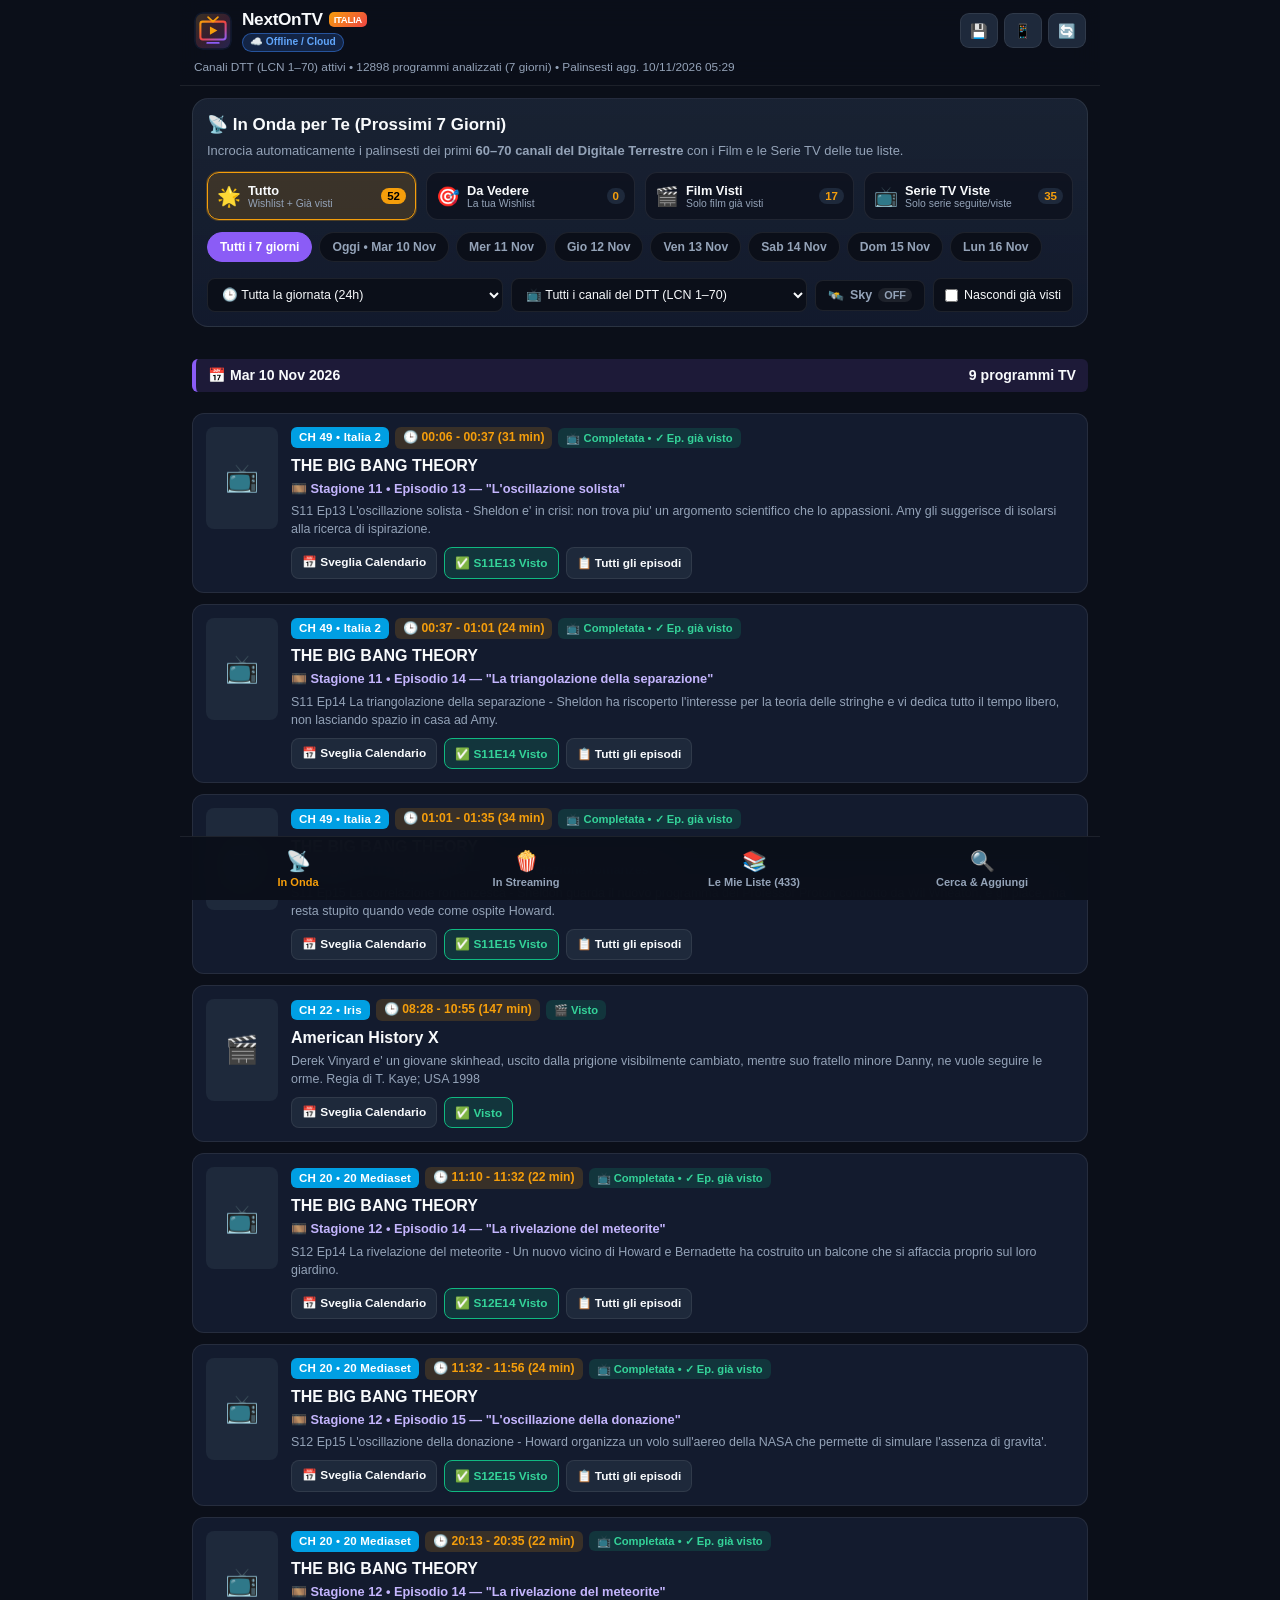
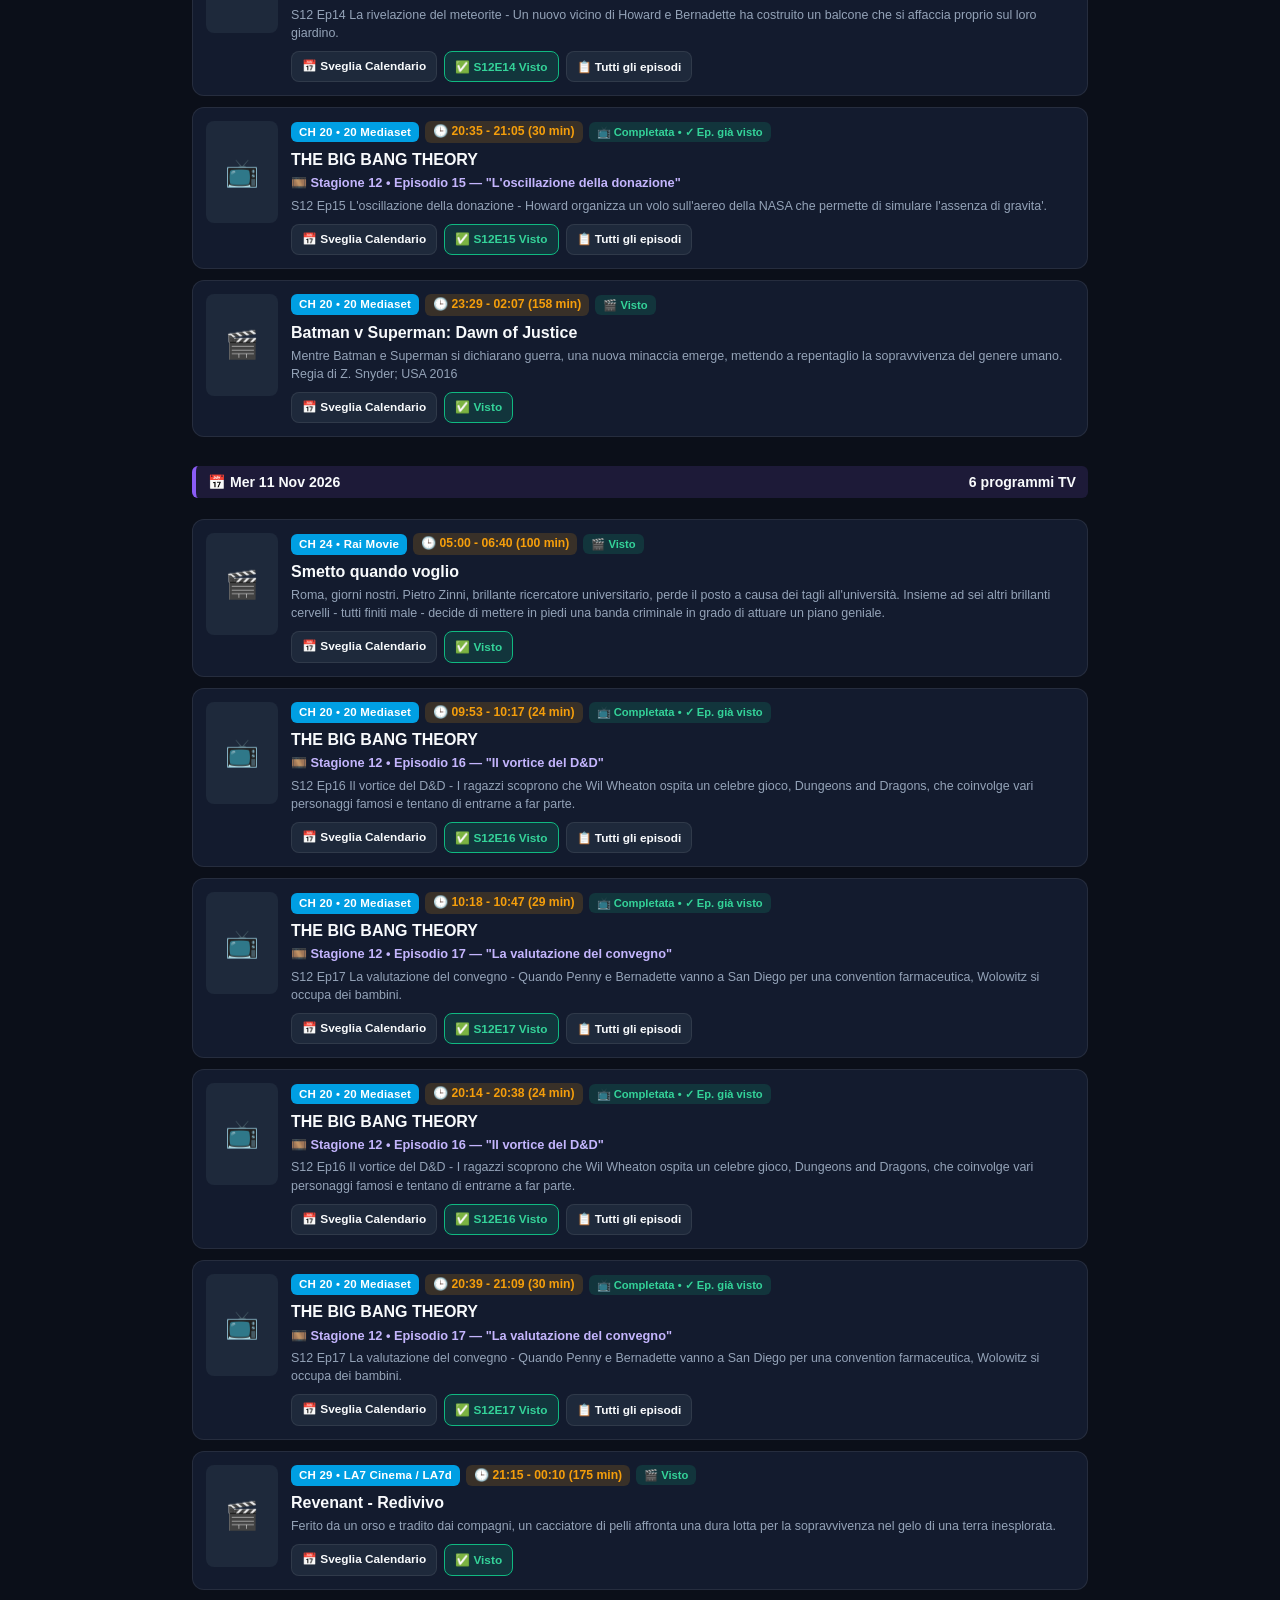
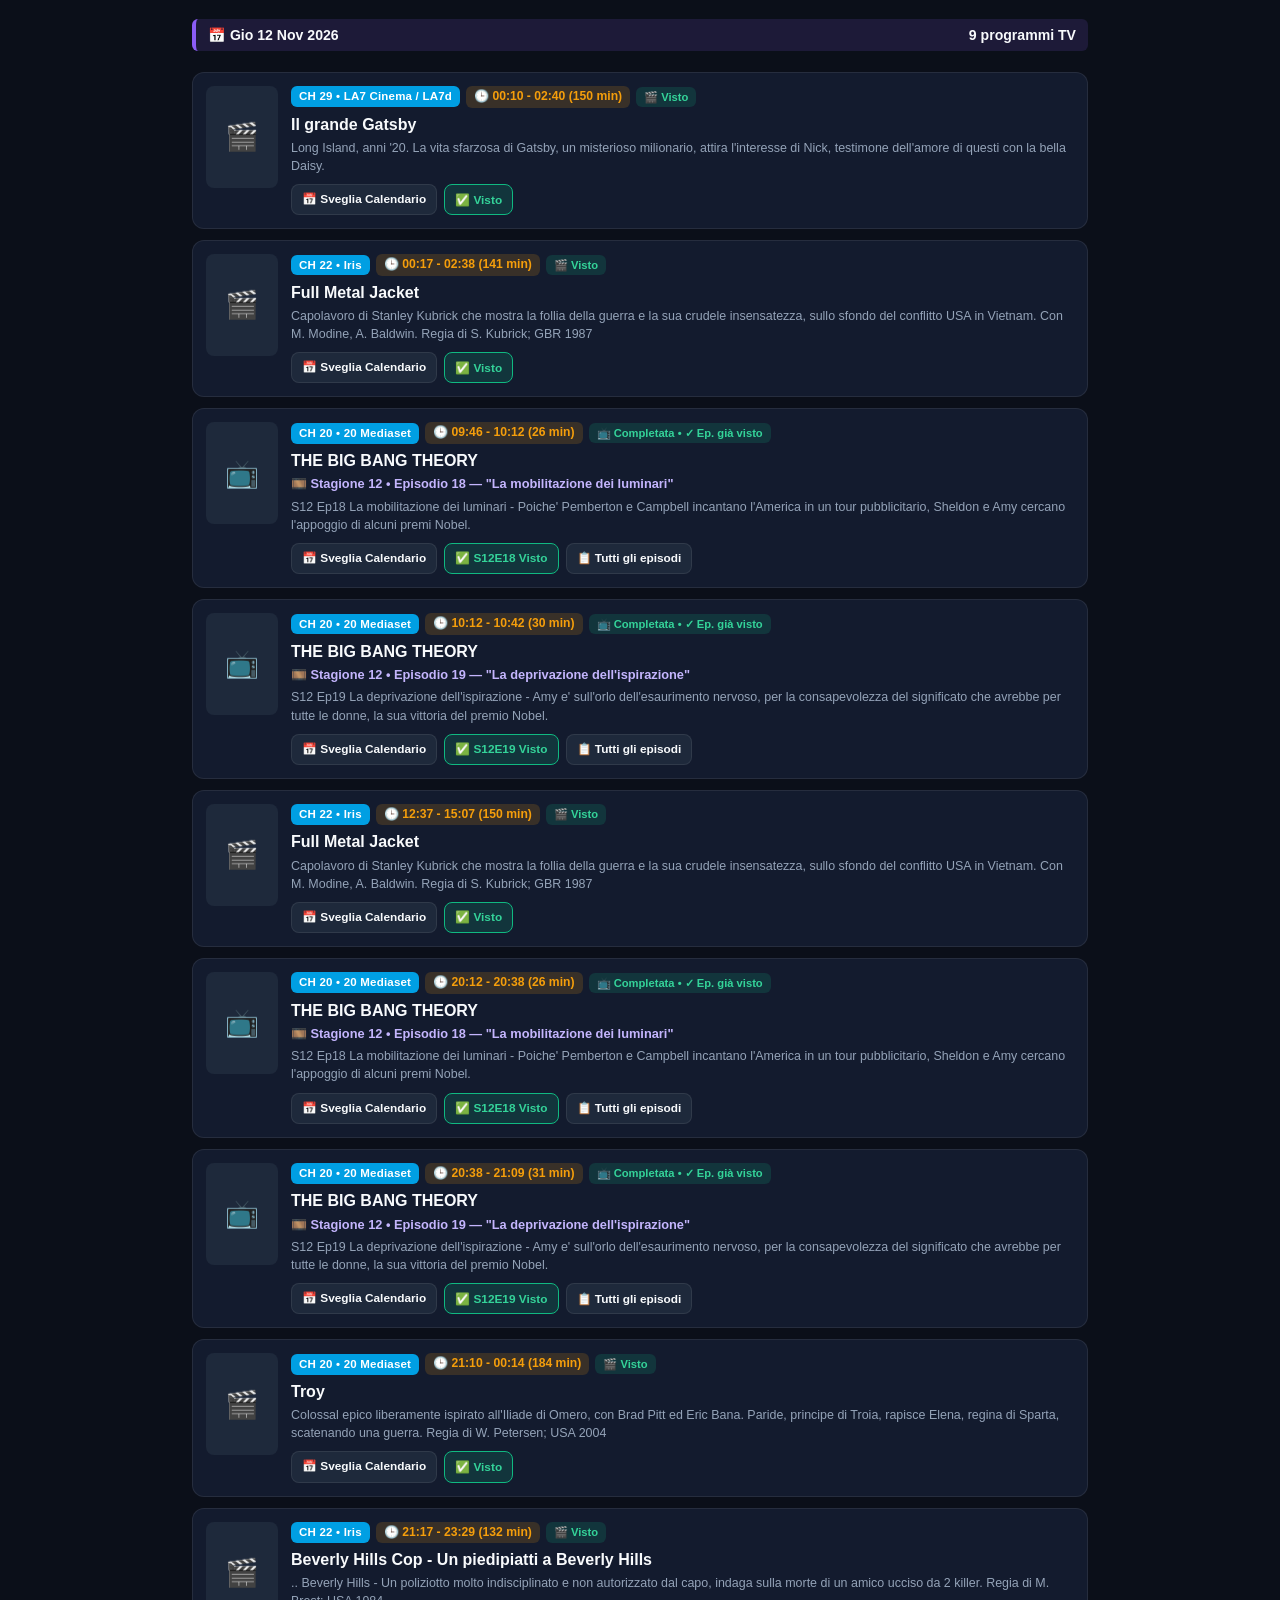
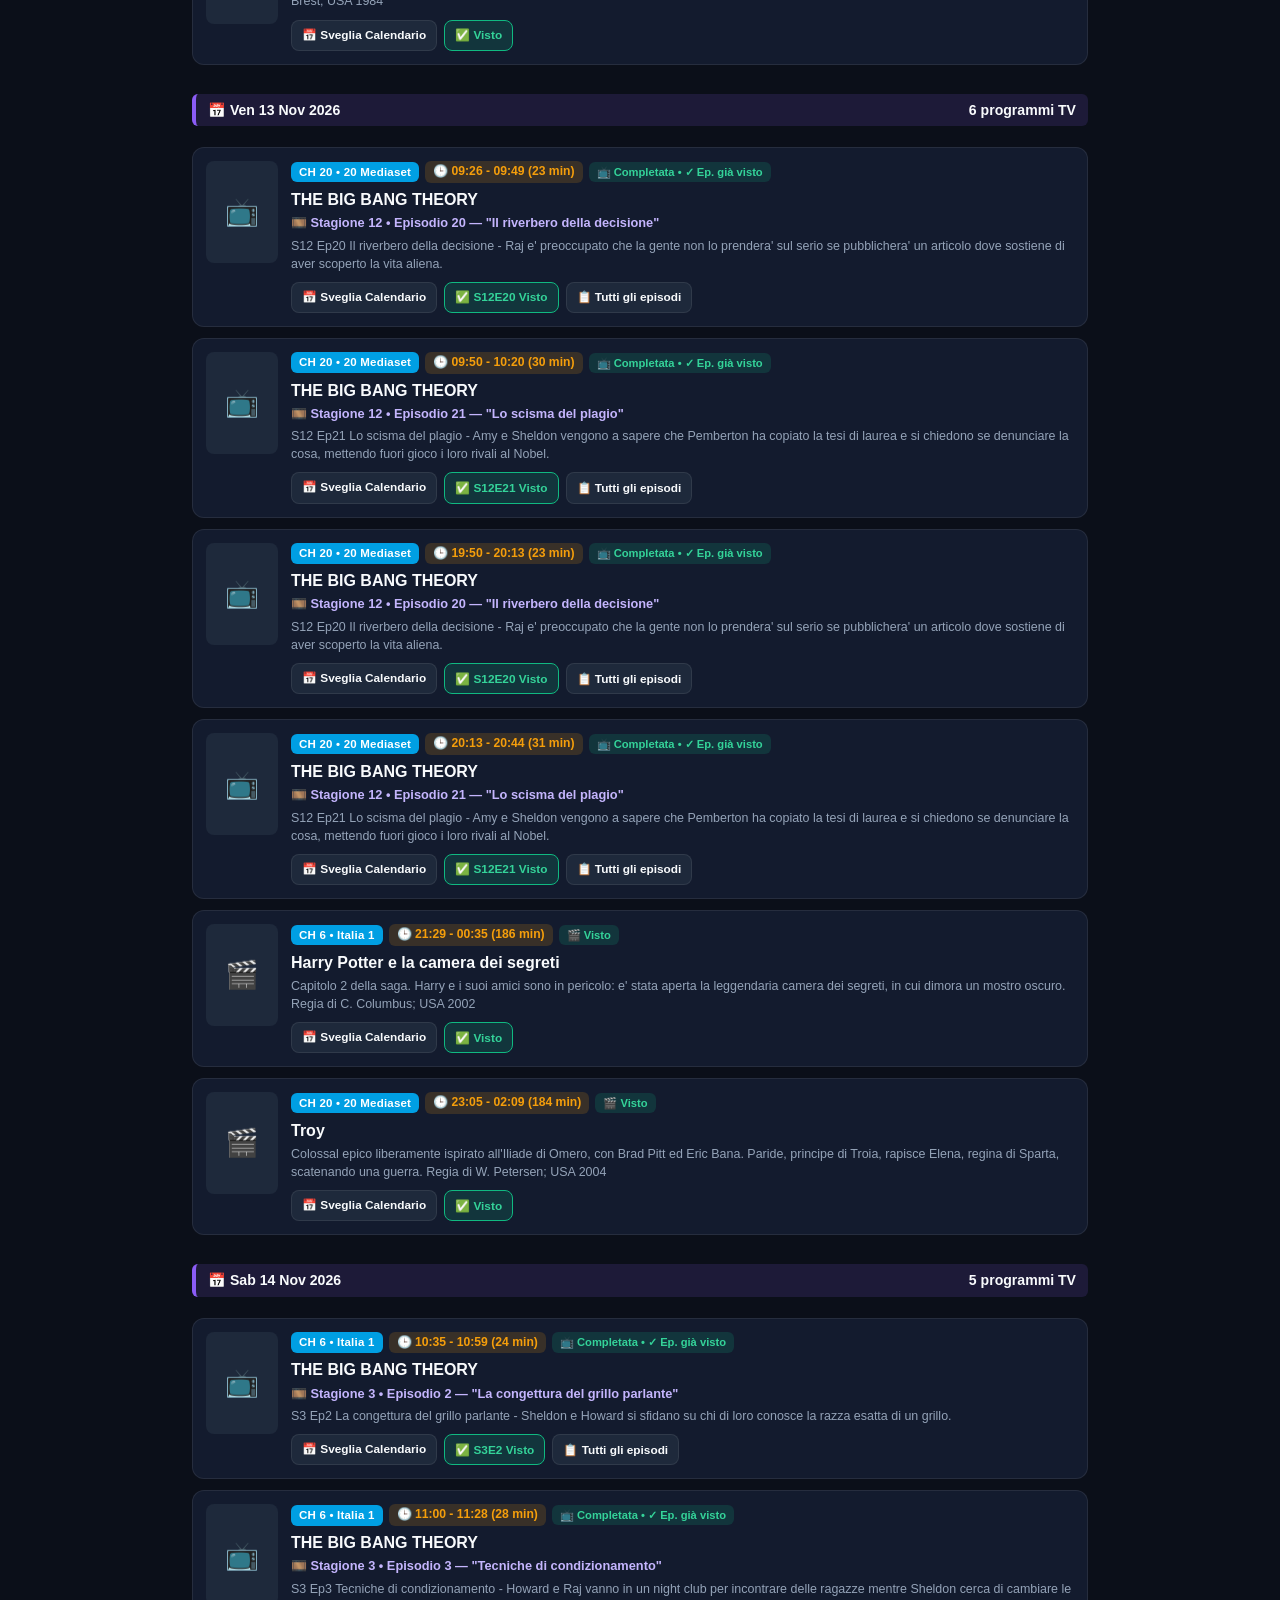
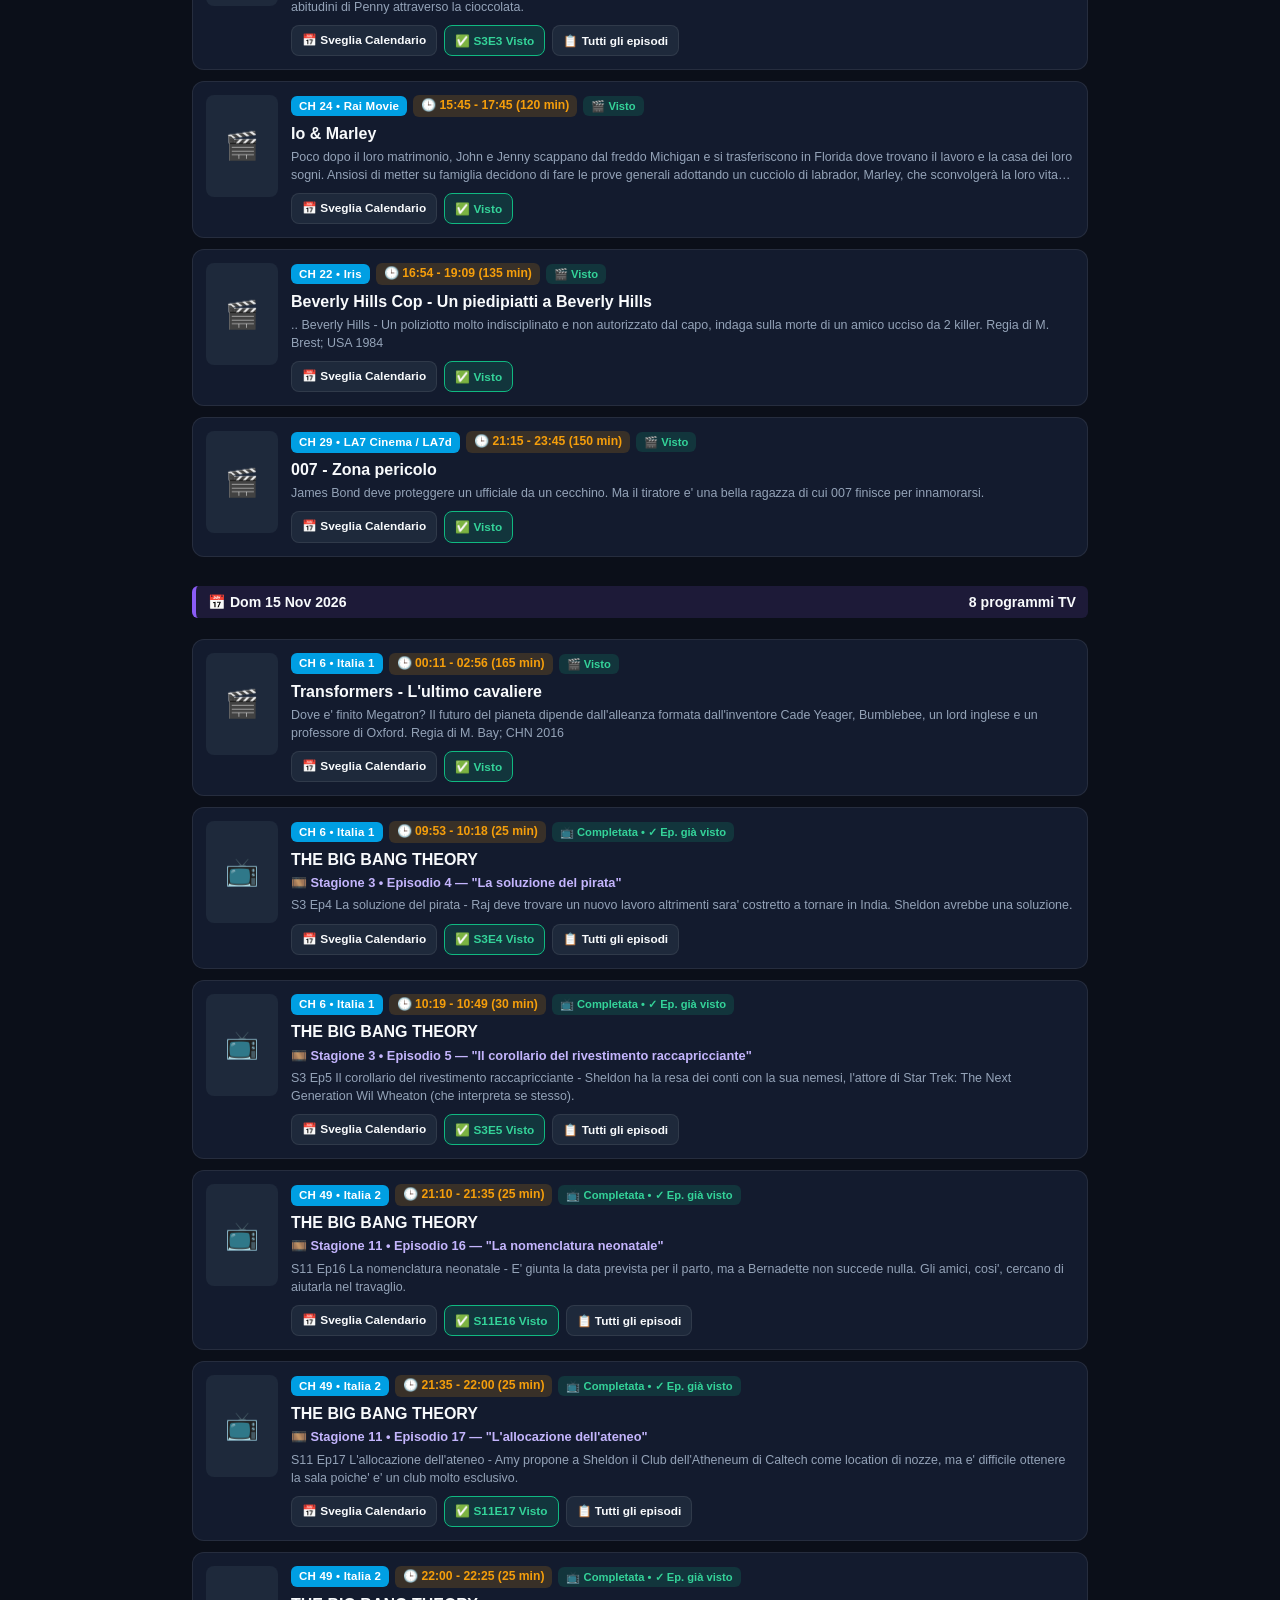
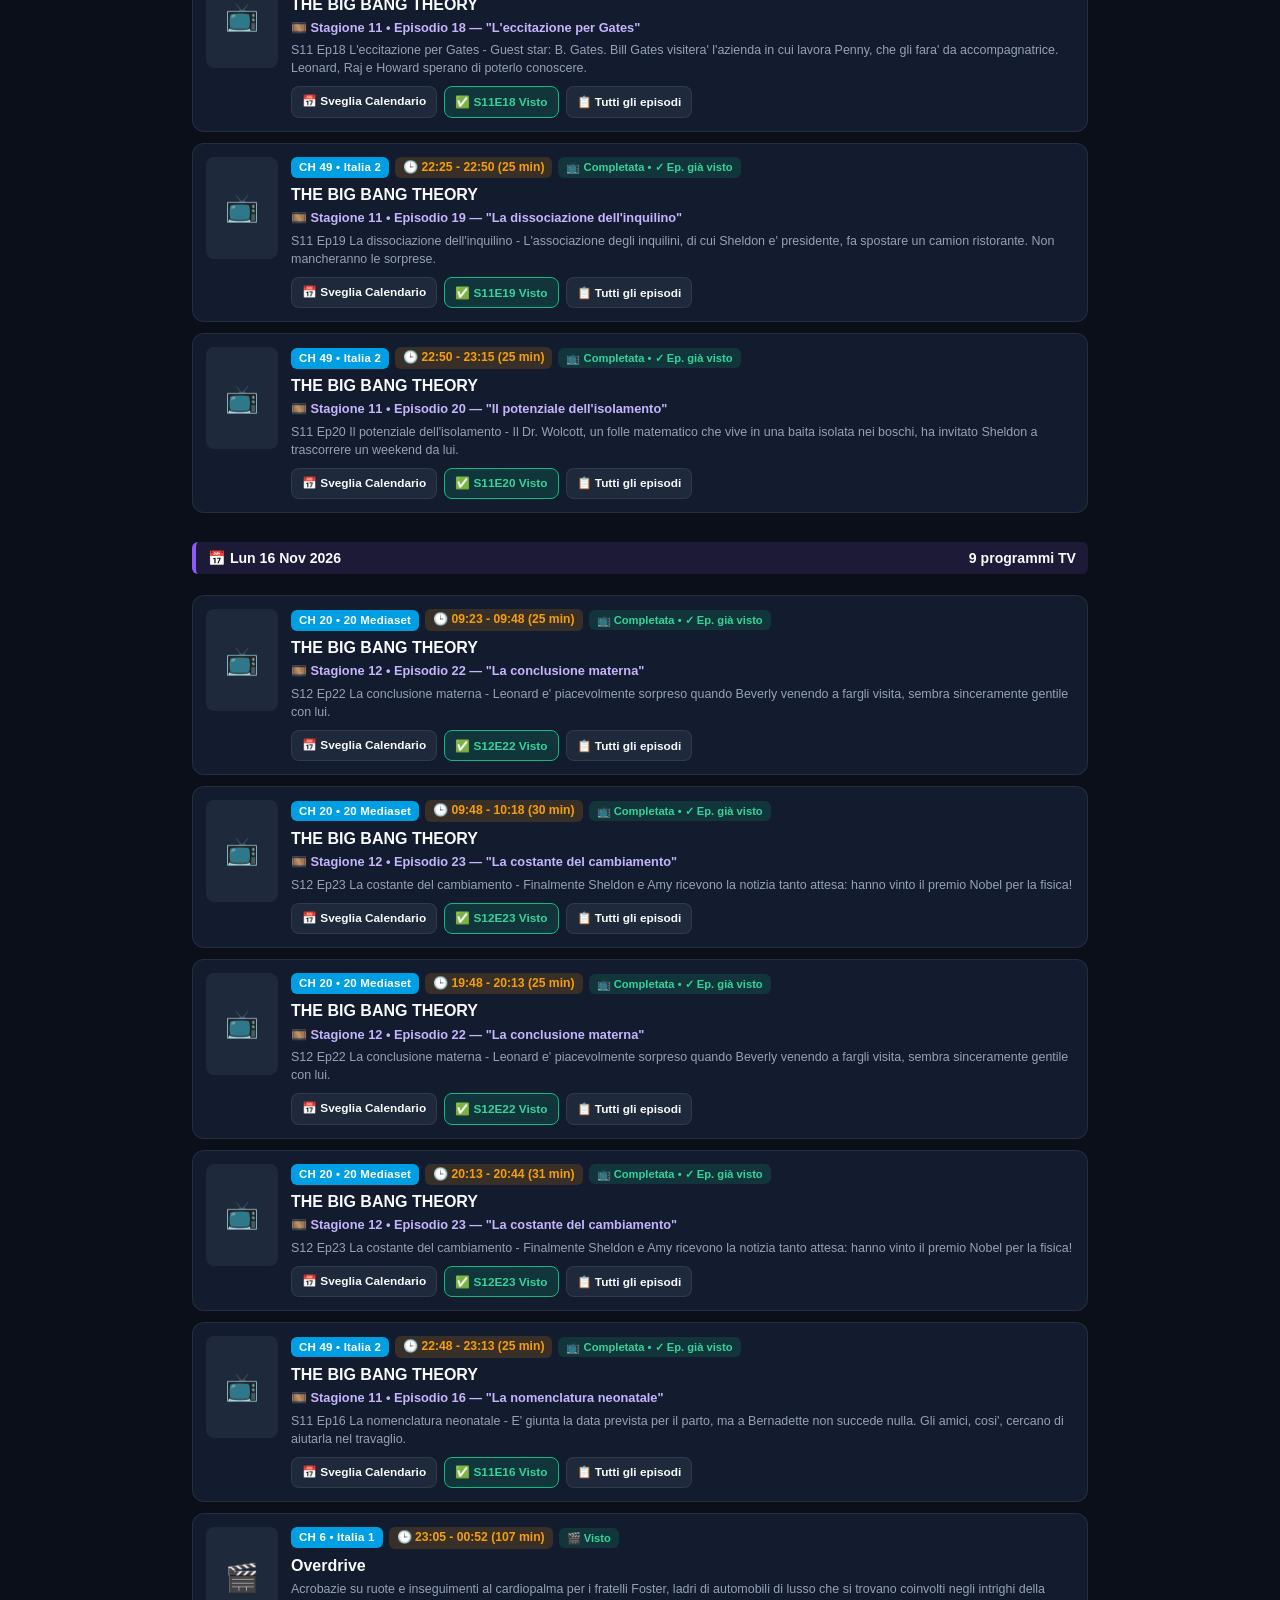
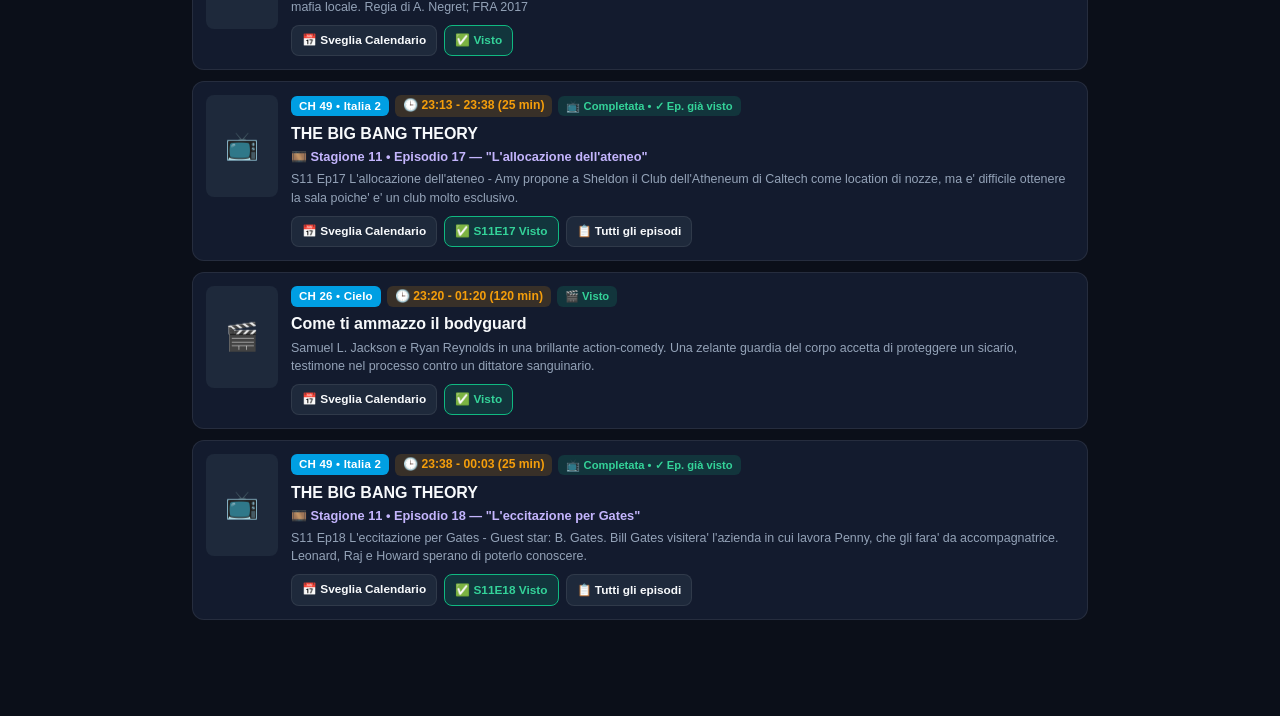
==== index.html @ 39244612 "Auto-reset search results and input in Tab 4 when switching sections (v42)" ====
<!DOCTYPE html>
<html lang="it">

<head>
  <meta charset="UTF-8" />
  <meta name="viewport"
    content="width=device-width, initial-scale=1.0, maximum-scale=1.0, user-scalable=no, viewport-fit=cover" />
  <meta name="theme-color" content="#0b0f19" />
  <meta name="apple-mobile-web-app-capable" content="yes" />
  <meta name="apple-mobile-web-app-status-bar-style" content="black-translucent" />
  <title>NextOnTV — Film, Serie TV & Palinsesti 7 Giorni</title>
  <link rel="manifest" href="./manifest.json" />
  <link rel="icon" href="./icon.svg" type="image/svg+xml" />
  <link rel="stylesheet" href="./styles.css?v=42" />
</head>

<body>
  <div class="app-shell">
    <!-- Top App Header -->
    <header class="app-header">
      <div class="brand-row">
        <div class="brand-logo">
          <img src="./icon.svg" alt="NextOnTV" class="logo-img" />
          <div class="brand-title-col">
            <h1 class="app-title">
              <span>NextOnTV</span>
              <span class="badge-it">ITALIA</span>
            </h1>
            <span class="sync-pill" id="header-sync-pill" title="Stato Sincronizzazione Cloud PC/Telefono">🟢 PC + ☁️
              Sync</span>
          </div>
        </div>
        <div class="header-actions">
          <button class="icon-btn" id="btn-open-backup-modal" title="Backup & Ripristino Liste">
            <span>💾</span>
          </button>
          <button class="icon-btn" id="btn-open-android" title="Porta l'App su Telefono & Sincronizza Cloud">
            <span>📱</span>
          </button>
          <button class="icon-btn" id="btn-refresh-epg" title="Sincronizza e aggiorna palinsesti TV">
            <span>🔄</span>
          </button>
        </div>
      </div>
      <p class="app-subtitle" id="epg-header-status">Caricamento palinsesti 7 giorni (LCN 1-70)...</p>
    </header>

    <!-- Main Scrollable Viewport -->
    <main class="app-content">

      <!-- =====================================================================
           TAB 1: IN ONDA (PROSSIMI 7 GIORNI - MATCH CON LE TUE LISTE)
           ===================================================================== -->
      <section class="tab-panel active" id="tab-matches">
        <div class="hero-card">
          <div class="hero-top">
            <div>
              <h2 class="section-heading">📡 In Onda per Te (Prossimi 7 Giorni)</h2>
              <p class="section-desc">
                Incrocia automaticamente i palinsesti dei primi <strong>60–70 canali del Digitale Terrestre</strong> con
                i Film e le Serie TV delle tue liste.
              </p>
            </div>
          </div>

          <!-- 4 Category Filter Cards requested by the user -->
          <div class="category-grid" id="match-category-grid">
            <button class="cat-card active" data-mode="all">
              <span class="cat-icon">🌟</span>
              <div class="cat-info">
                <span class="cat-title">Tutto</span>
                <span class="cat-sub">Wishlist + Già visti</span>
              </div>
              <span class="cat-badge" id="count-all">0</span>
            </button>

            <button class="cat-card" data-mode="wishlist">
              <span class="cat-icon">🎯</span>
              <div class="cat-info">
                <span class="cat-title">Da Vedere</span>
                <span class="cat-sub">La tua Wishlist</span>
              </div>
              <span class="cat-badge" id="count-wishlist">0</span>
            </button>

            <button class="cat-card" data-mode="watched_movies">
              <span class="cat-icon">🎬</span>
              <div class="cat-info">
                <span class="cat-title">Film Visti</span>
                <span class="cat-sub">Solo film già visti</span>
              </div>
              <span class="cat-badge" id="count-watched_movies">0</span>
            </button>

            <button class="cat-card" data-mode="watched_series">
              <span class="cat-icon">📺</span>
              <div class="cat-info">
                <span class="cat-title">Serie TV Viste</span>
                <span class="cat-sub">Solo serie seguite/viste</span>
              </div>
              <span class="cat-badge" id="count-watched_series">0</span>
            </button>
          </div>

          <!-- 7-Day Horizontal Selector -->
          <div class="days-strip" id="match-days-strip">
            <button class="day-pill active" data-day="all">Tutti i 7 giorni</button>
          </div>

          <!-- Secondary Filters: Time Slot, Channel, Unwatched Toggle -->
          <div class="subfilters-row">
            <select id="match-timeslot" class="select-pill">
              <option value="all">🕒 Tutta la giornata (24h)</option>
              <option value="primetime">🌙 Solo Prima Serata (20:20 - 23:15)</option>
              <option value="evening">🌆 Fascia Serale (19:00 - 00:30)</option>
              <option value="daytime">☀️ Mattina / Pomeriggio (06:00 - 19:00)</option>
            </select>

            <select id="match-channel" class="select-pill">
              <option value="">📺 Tutti i canali del DTT (LCN 1–70)</option>
            </select>

            <button type="button" class="sky-toggle-btn" id="btn-toggle-sky"
              title="Attiva o disattiva il palinsesto dei canali Sky (Cinema, Atlantic, Serie, Uno, ecc.)">
              <span class="sky-toggle-icon">🛰️</span>
              <span class="sky-toggle-label">Sky</span>
              <span class="sky-toggle-state" id="sky-toggle-state-text">OFF</span>
            </button>

            <label class="checkbox-pill">
              <input type="checkbox" id="match-only-unwatched" />
              <span>Nascondi già visti</span>
            </label>
          </div>
        </div>

        <div id="matches-results-container" class="cards-list">
          <div class="loading-state">Ricerca corrispondenze nei palinsesti dei prossimi 7 giorni...</div>
        </div>
      </section>

      <!-- =====================================================================
           TAB 2: IN STREAMING (PIATTAFORME STREAMING PER LE TUE LISTE)
           ===================================================================== -->
      <section class="tab-panel" id="tab-streaming">
        <div class="hero-card">
          <div class="hero-top">
            <div>
              <h2 class="section-heading">🍿 In Streaming nelle Tue Liste</h2>
              <p class="section-desc">
                Controlla su quali piattaforme streaming sono disponibili i Film e le Serie TV delle tue liste (per
                <strong>Prime Video</strong> sono inclusi solo i titoli gratuiti con l'abbonamento, esclusi quelli a
                noleggio).
              </p>
            </div>
          </div>

          <!-- 4 Category Filter Cards (come nella prima pagina) -->
          <div class="category-grid" id="streaming-category-grid">
            <button class="cat-card active" data-mode="all">
              <span class="cat-icon">🌟</span>
              <div class="cat-info">
                <span class="cat-title">Tutto</span>
                <span class="cat-sub">Tutte le tue liste</span>
              </div>
              <span class="cat-badge" id="stream-count-all">0</span>
            </button>

            <button class="cat-card" data-mode="wishlist">
              <span class="cat-icon">🎯</span>
              <div class="cat-info">
                <span class="cat-title">Da Vedere</span>
                <span class="cat-sub">La tua Wishlist</span>
              </div>
              <span class="cat-badge" id="stream-count-wishlist">0</span>
            </button>

            <button class="cat-card" data-mode="watching">
              <span class="cat-icon">▶️</span>
              <div class="cat-info">
                <span class="cat-title">Stai Seguendo</span>
                <span class="cat-sub">Serie TV in corso</span>
              </div>
              <span class="cat-badge" id="stream-count-watching">0</span>
            </button>

            <button class="cat-card" data-mode="watched">
              <span class="cat-icon">✅</span>
              <div class="cat-info">
                <span class="cat-title">Già Visti</span>
                <span class="cat-sub">Film e Serie visti</span>
              </div>
              <span class="cat-badge" id="stream-count-watched">0</span>
            </button>
          </div>

          <!-- Platform Filter Pills (Multi-selezione o Tutte insieme) -->
          <div class="streaming-platforms-section">
            <div class="streaming-platforms-label">
              <span>🎛️ Filtra Piattaforme (clicca una o più piattaforme insieme):</span>
            </div>
            <div class="platforms-grid" id="streaming-platforms-bar">
              <button type="button" class="plat-pill active" data-plat="all">
                <span>🌐 Tutte</span>
                <span class="plat-cnt" id="plat-cnt-all">0</span>
              </button>
              <button type="button" class="plat-pill" data-plat="netflix">
                <span class="plat-dot" style="background:#e50914;"></span>
                <span>Netflix</span>
                <span class="plat-cnt" id="plat-cnt-netflix">0</span>
              </button>
              <button type="button" class="plat-pill" data-plat="prime"
                title="Solo film e serie compresi nell'abbonamento Prime (escluso noleggio/acquisto)">
                <span class="plat-dot" style="background:#00a8e1;"></span>
                <span>Prime Video</span>
                <span class="plat-cnt" id="plat-cnt-prime">0</span>
              </button>
              <button type="button" class="plat-pill" data-plat="disney">
                <span class="plat-dot" style="background:#113ccf;"></span>
                <span>Disney+</span>
                <span class="plat-cnt" id="plat-cnt-disney">0</span>
              </button>
              <button type="button" class="plat-pill" data-plat="now">
                <span class="plat-dot" style="background:#00d66c;"></span>
                <span>NOW</span>
                <span class="plat-cnt" id="plat-cnt-now">0</span>
              </button>
              <button type="button" class="plat-pill" data-plat="sky">
                <span class="plat-dot" style="background:#0072ce;"></span>
                <span>Sky Go</span>
                <span class="plat-cnt" id="plat-cnt-sky">0</span>
              </button>
              <button type="button" class="plat-pill" data-plat="hbo">
                <span class="plat-dot" style="background:#7b2cbf;"></span>
                <span>HBO / Max</span>
                <span class="plat-cnt" id="plat-cnt-hbo">0</span>
              </button>
              <button type="button" class="plat-pill" data-plat="apple">
                <span class="plat-dot" style="background:#a2aaad;"></span>
                <span>Apple TV+</span>
                <span class="plat-cnt" id="plat-cnt-apple">0</span>
              </button>
              <button type="button" class="plat-pill" data-plat="paramount">
                <span class="plat-dot" style="background:#0064ff;"></span>
                <span>Paramount+</span>
                <span class="plat-cnt" id="plat-cnt-paramount">0</span>
              </button>
              <button type="button" class="plat-pill" data-plat="raiplay">
                <span class="plat-dot" style="background:#0046ad;"></span>
                <span>RaiPlay</span>
                <span class="plat-cnt" id="plat-cnt-raiplay">0</span>
              </button>
              <button type="button" class="plat-pill" data-plat="mediaset">
                <span class="plat-dot" style="background:#f39200;"></span>
                <span>Mediaset Infinity</span>
                <span class="plat-cnt" id="plat-cnt-mediaset">0</span>
              </button>
              <button type="button" class="plat-pill" data-plat="crunchyroll">
                <span class="plat-dot" style="background:#f47521;"></span>
                <span>Crunchyroll</span>
                <span class="plat-cnt" id="plat-cnt-crunchyroll">0</span>
              </button>
              <button type="button" class="plat-pill" data-plat="timvision">
                <span class="plat-dot" style="background:#003399;"></span>
                <span>TIMVISION</span>
                <span class="plat-cnt" id="plat-cnt-timvision">0</span>
              </button>
            </div>
          </div>

          <!-- Secondary Filters: Solo Film, Solo Serie TV, Nascondi già visti -->
          <div class="subfilters-row">
            <div class="type-pills" id="stream-type-pills">
              <button type="button" class="mini-pill active" data-type="all">Tutti</button>
              <button type="button" class="mini-pill" data-type="movie">🎬 Solo Film</button>
              <button type="button" class="mini-pill" data-type="series">📺 Solo Serie TV</button>
            </div>

            <label class="checkbox-pill">
              <input type="checkbox" id="stream-only-unwatched" />
              <span>Nascondi già visti</span>
            </label>
          </div>
        </div>

        <div id="streaming-results-container" class="cards-list">
          <div class="loading-state">Controllo disponibilità sulle piattaforme streaming...</div>
        </div>
      </section>

      <!-- =====================================================================
           TAB 2: LE MIE LISTE 
           ===================================================================== -->
      <section class="tab-panel" id="tab-library">
        <div class="panel-header-card">
          <div>
            <h2 class="section-heading">📚 Le Mie Liste </h2>
            <p class="section-desc">Gestisci i film e le serie TV che hai visto o che vorresti vedere e traccia i
              singoli episodi.</p>
          </div>

          <!-- Status Tabs (4 Bars: 2 on top, 2 below) -->
          <div class="segmented-control status-grid-4" id="lib-status-tabs">
            <button class="seg-btn active" data-status="all">Tutto (<span id="lib-cnt-all">0</span>)</button>
            <button class="seg-btn" data-status="wishlist">🎯 Da Vedere (<span id="lib-cnt-wish">0</span>)</button>
            <button class="seg-btn" data-status="watching">▶️ Stai Seguendo (<span
                id="lib-cnt-watching">0</span>)</button>
            <button class="seg-btn" data-status="watched">✅ Visto (<span id="lib-cnt-watched">0</span>)</button>
          </div>

          <!-- Type + Sort + View Mode + Filter Row -->
          <div class="subfilters-row">
            <div class="type-pills" id="lib-type-pills">
              <button class="mini-pill active" data-type="all">Tutti</button>
              <button class="mini-pill" data-type="series">📺 Serie TV</button>
              <button class="mini-pill" data-type="movie">🎬 Film</button>
            </div>
            <select id="lib-sort-select" class="select-pill" title="Ordina i titoli della lista">
              <option value="az" selected>🔤 Ordine: A → Z</option>
              <option value="za">🔤 Ordine: Z → A</option>
              <option value="year_desc">📅 Uscita: Dal più recente</option>
              <option value="year_asc">📅 Uscita: Dal meno recente</option>
            </select>
            <select id="lib-view-mode" class="select-pill" title="Scegli lo stile di visualizzazione">
              <option value="cards" selected>🃏 Vista: Schede complete</option>
              <option value="compact">📋 Vista: Solo elenco titoli</option>
            </select>
            <input type="search" id="lib-filter-input" class="search-inline"
              placeholder="Filtra tra i titoli già salvati..." />
          </div>
        </div>

        <div id="library-list-container" class="library-grid"></div>
      </section>

      <!-- =====================================================================
           TAB 3: CERCA & AGGIUNGI FILM E SERIE TV
           ===================================================================== -->
      <section class="tab-panel" id="tab-search">
        <div class="panel-header-card">
          <h2 class="section-heading">🔍 Cerca Film e Serie TV</h2>
          <p class="section-desc">
            Digita anche solo parte del nome (es. <em>Harry Potter</em>, <em>Pirati dei Caraibi</em>, <em>Una mamma per
              amica</em>): vedrai tutti i film e le serie disponibili e potrai cliccare su quelli che ti interessano!
          </p>
          <form id="catalog-search-form" class="search-bar-form">
            <input type="search" id="catalog-search-input" class="search-main-input" placeholder="Scrivi qui"
              autocomplete="off" required />
            <button type="submit" class="btn-primary">Cerca</button>
          </form>
          <div class="search-type-filters" id="search-type-filter-group">
            <button type="button" class="mini-pill" id="filter-search-movies" data-type="movie">🎬 Solo Film</button>
            <button type="button" class="mini-pill" id="filter-search-series" data-type="series">📺 Solo Serie
              TV</button>
          </div>
        </div>

        <div id="search-results-container" class="cards-list">
          <div class="empty-box">
            <p>Digita il titolo (anche incompleto) di un Film o di una Serie TV qui sopra e premi
              <strong>Cerca</strong>!
            </p>
          </div>
        </div>
      </section>

    </main>

    <!-- Bottom Mobile Navigation Bar -->
    <nav class="bottom-nav">
      <button class="nav-item active" data-tab="tab-matches">
        <span class="nav-icon">📡</span>
        <span class="nav-label">In Onda</span>
      </button>
      <button class="nav-item" data-tab="tab-streaming">
        <span class="nav-icon">🍿</span>
        <span class="nav-label">In Streaming</span>
      </button>
      <button class="nav-item" data-tab="tab-library">
        <span class="nav-icon">📚</span>
        <span class="nav-label">Le Mie Liste (<span id="nav-lib-count">0</span>)</span>
      </button>
      <button class="nav-item" data-tab="tab-search">
        <span class="nav-icon">🔍</span>
        <span class="nav-label">Cerca & Aggiungi</span>
      </button>
    </nav>
  </div>

  <!-- =========================================================================
       MODAL: DETTAGLIO SERIE TV & TRACCIAMENTO EPISODI (TV TIME STYLE)
       ========================================================================= -->
  <div class="modal-backdrop hidden" id="modal-series">
    <div class="modal-sheet">
      <div class="modal-header">
        <h3 id="modal-series-title">Tracciamento Episodi</h3>
        <button class="close-btn" id="close-modal-series">✕</button>
      </div>
      <div class="modal-body" id="modal-series-body">
        <div class="loading-state">Caricamento stagioni ed episodi...</div>
      </div>
    </div>
  </div>

  <!-- =========================================================================
       MODAL: CERCA E AGGIUNGI CON AUTOCOMPLETAMENTO (DA "LE MIE LISTE")
       ========================================================================= -->
  <div class="modal-backdrop hidden" id="modal-custom-add">
    <div class="modal-sheet">
      <div class="modal-header">
        <h3>🔍 Cerca e Aggiungi Film o Serie TV</h3>
        <button class="close-btn" id="close-modal-custom">✕</button>
      </div>
      <div class="modal-body">
        <p style="font-size:0.82rem;color:var(--text-muted);margin-bottom:10px;">
          Digita anche solo una parte del titolo (es. <strong>Harry Potter</strong>, <strong>Pirati dei
            Caraibi</strong>, <strong>Il Gladiatore</strong>) e clicca sul film o sulla serie specifica che vuoi
          aggiungere:
        </p>
        <div class="search-bar-form" style="margin-top:0;margin-bottom:12px;">
          <input type="search" id="modal-live-search-input" class="search-main-input"
            placeholder="Scrivi qui il titolo*" autocomplete="off" />
          <button type="button" class="btn-primary" id="btn-modal-live-search">Cerca</button>
        </div>

        <div id="modal-live-search-results" class="cards-list" style="margin-bottom:14px;">
          <div class="empty-box" style="padding:18px;">
            Inizia a digitare qui sopra per vedere tutti i film e le serie TV corrispondenti.
          </div>
        </div>

        <details class="manual-fallback-details">
          <summary>Non trovi un titolo molto raro nei database? Aggiungilo manualmente</summary>
          <form id="form-custom-add" class="custom-form" style="margin-top:10px;">
            <label>Titolo Italiano esatto *</label>
            <input type="text" id="custom-title-it" required placeholder="Es. Il Gladiatore" />

            <label>Titolo Originale (opzionale)</label>
            <input type="text" id="custom-title-orig" placeholder="Es. Gladiator" />

            <div class="form-row-2">
              <div>
                <label>Categoria</label>
                <select id="custom-media-type">
                  <option value="movie">🎬 Film</option>
                  <option value="series">📺 Serie TV</option>
                </select>
              </div>
              <div>
                <label>Lista</label>
                <select id="custom-status">
                  <option value="wishlist">🎯 Da Vedere (Wishlist)</option>
                  <option value="watching">▶️ Stai Seguendo</option>
                  <option value="watched">✅ Già Visto / Completata</option>
                </select>
              </div>
            </div>

            <button type="submit" class="btn-secondary btn-block">Salva titolo manuale</button>
          </form>
        </details>
      </div>
    </div>
  </div>

  <!-- =========================================================================
       MODAL: PROMEMORIA & NOTIFICHE
       ========================================================================= -->
  <div class="modal-backdrop hidden" id="modal-reminders">
    <div class="modal-sheet">
      <div class="modal-header">
        <h3>🔔 I Tuoi Promemoria TV</h3>
        <button class="close-btn" id="close-modal-reminders">✕</button>
      </div>
      <div class="modal-body">
        <div class="notif-permission-banner" id="notif-banner">
          <p>Attiva le notifiche sul telefono/browser per ricevere un avviso prima dell'inizio dei programmi salvati.
          </p>
          <button class="btn-secondary btn-sm" id="btn-enable-notifications">🔔 Attiva Notifiche Dispositivo</button>
        </div>
        <div id="reminders-list-body" class="cards-list"></div>
      </div>
    </div>
  </div>

  <!-- =========================================================================
       MODAL: CLOUD SYNC PC <-> TELEFONO & INSTALLAZIONE SICURA SU ANDROID
       ========================================================================= -->
  <div class="modal-backdrop hidden" id="modal-android">
    <div class="modal-sheet">
      <div class="modal-header">
        <h3>📱 Porta l'App su Telefono</h3>
        <button class="close-btn" id="close-modal-android">✕</button>
      </div>
      <div class="modal-body android-guide">
        <!-- Centered QR Code -->
        <h4 style="font-size:0.95rem;margin-top:4px;margin-bottom:8px;text-align:center;">📲 Inquadra il QR Code col
          Telefono</h4>
        <div class="qr-box">
          <img id="android-qr-img" alt="QR Code per Android" src="" />
        </div>

        <!-- Private Home Wi-Fi Direct Link -->
        <h4 style="font-size:0.86rem;margin-top:10px;margin-bottom:4px;">🔒 Indirizzo Privato Rete Wi-Fi Casa (Non
          accessibile da Internet)</h4>
        <div class="url-highlight-box"
          style="border-color:var(--border-subtle);display:flex;align-items:center;justify-content:space-between;gap:8px;">
          <a href="#" id="android-lan-url" target="_blank"
            style="font-size:0.86rem;color:#60a5fa;word-break:break-all;text-align:left;">http://localhost:8080</a>
          <button type="button" class="btn-secondary btn-sm" id="btn-copy-lan-url" style="flex-shrink:0;">📋
            Copia</button>
        </div>

        <ol class="steps-list" style="margin-top:10px;">
          <li>Mentre sei collegato al <strong>Wi-Fi di casa</strong>, inquadra il <strong>QR Code</strong> qui sopra
            (l'indirizzo <code>192.168.x.x</code> è interno al tuo router: <strong>nessuno da internet può mai
              accedervi</strong>).</li>
          <li>Su Chrome per Android, tocca il menu <strong>⋮ (in alto a destra)</strong> e premi <strong>"Aggiungi a
              schermata Home" / "Installa app"</strong>.</li>
          <li>Una volta installata, ogni modifica al codice si aggiorna da sola e quando esci di casa in
            <strong>4G/5G</strong> l'app usa il tuo <strong>Codice Sync</strong> senza esporre il tuo PC su internet!
          </li>
        </ol>
      </div>
    </div>
  </div>

  <!-- =========================================================================
       MODAL: BACKUP & RIPRISTINO LISTE
       ========================================================================= -->
  <div class="modal-backdrop hidden" id="modal-backup">
    <div class="modal-sheet">
      <div class="modal-header">
        <h3>💾 Backup & Ripristino Liste</h3>
        <button class="close-btn" id="close-modal-backup">✕</button>
      </div>
      <div class="modal-body">
        <div
          style="background:var(--bg-main);border:1px solid var(--border-subtle);border-radius:10px;padding:14px;margin-bottom:12px;">
          <strong style="font-size:0.9rem;color:#60a5fa;">💾 Backup Liste (Automatico ogni notte)</strong>
          <p style="font-size:0.8rem;color:var(--text-muted);margin-top:4px;margin-bottom:12px;line-height:1.4;">
            I tuoi film e serie salvati (da PC e da telefono) sono sincronizzati al sicuro. Ogni notte alle 00:01 GitHub
            Actions effettua inoltre una copia di sicurezza automatica del catalogo. Da qui puoi salvare una copia
            personale in JSON o ripristinare i tuoi programmi.
          </p>
          <div style="display:flex;align-items:center;gap:8px;flex-wrap:wrap;">
            <button type="button" class="btn-secondary btn-sm" id="btn-export-backup"
              title="Scarica una copia di sicurezza di tutti i tuoi programmi in formato JSON">
              💾 Scarica Backup
            </button>
            <button type="button" class="btn-secondary btn-sm" id="btn-import-backup-trigger"
              title="Carica e ripristina un file di backup salvato in precedenza">
              📂 Ripristina da File JSON
            </button>
            <button type="button" class="btn-secondary btn-sm" id="btn-restore-github"
              title="Ricarica all'istante la copia ufficiale dei tuoi programmi salvata su GitHub">
              🔄 Ricarica da GitHub
            </button>
            <button type="button" class="btn-secondary btn-sm" id="btn-refresh-posters-modal"
              title="Aggiorna le locandine di tutti i titoli salvati con le versioni ufficiali in alta definizione">
              🎨 Aggiorna Locandine
            </button>
            <input type="file" id="input-import-backup" accept=".json" style="display:none;" />
          </div>
        </div>
      </div>
    </div>
  </div>

  <!-- =========================================================================
       MODAL: BANNER DI CONFERMA ELIMINAZIONE (SINGOLA O MULTIPLA)
       ========================================================================= -->
  <div class="modal-backdrop confirm-backdrop hidden" id="modal-confirm-delete">
    <div class="confirm-banner-box">
      <div class="confirm-banner-icon">⚠️</div>
      <h3 class="confirm-banner-title" id="confirm-delete-message">
        Sei sicuro di voler eliminare questo elemento?
      </h3>
      <p class="confirm-banner-sub" id="confirm-delete-sub"></p>
      <div class="confirm-banner-actions">
        <button type="button" class="btn-secondary" id="btn-cancel-delete">Annulla</button>
        <button type="button" class="btn-danger-confirm" id="btn-confirm-delete">🗑️ Sì, elimina</button>
      </div>
    </div>
  </div>

  <div id="toast-container" class="toast-container"></div>
  <script src="./app.js?v=42"></script>
</body>

</html>
---- styles.css ----
:root {
  --bg-main: #0b0f19;
  --bg-card: #131b2e;
  --bg-card-hover: #1a243d;
  --bg-elevated: #1e293b;
  --border-subtle: rgba(255, 255, 255, 0.08);
  --text-main: #f8fafc;
  --text-muted: #94a3b8;
  --accent-amber: #f59e0b;
  --accent-amber-soft: rgba(245, 158, 11, 0.16);
  --accent-violet: #8b5cf6;
  --accent-green: #10b981;
  --accent-green-soft: rgba(16, 185, 129, 0.16);
  --accent-blue: #3b82f6;
  --accent-red: #ef4444;
  --radius-lg: 16px;
  --radius-md: 12px;
  --radius-sm: 8px;
}

* {
  box-sizing: border-box;
  margin: 0;
  padding: 0;
  -webkit-tap-highlight-color: transparent;
  touch-action: manipulation;
}

button,
a,
input,
select,
.nav-item,
.seg-btn,
.mini-pill,
.day-pill,
.cat-card,
.tv-card,
.btn-action,
.btn-primary,
.btn-secondary {
  touch-action: manipulation;
  cursor: pointer;
}

input,
textarea {
  -webkit-user-select: text;
  user-select: text;
  -webkit-touch-callout: default;
}

html,
body {
  width: 100%;
  max-width: 100vw;
  font-family: -apple-system, BlinkMacSystemFont, "Segoe UI", Roboto, Helvetica, Arial, sans-serif;
  background-color: var(--bg-main);
  color: var(--text-main);
  line-height: 1.45;
  overflow-x: hidden;
  -webkit-user-select: none;
  user-select: none;
}

.app-shell {
  width: 100%;
  max-width: 920px;
  margin: 0 auto;
  min-height: 100vh;
  display: flex;
  flex-direction: column;
  padding-bottom: 84px;
  overflow-x: hidden;
}

/* Header */
.app-header {
  position: sticky;
  top: 0;
  z-index: 40;
  background: rgba(11, 15, 25, 0.92);
  backdrop-filter: blur(14px);
  border-bottom: 1px solid var(--border-subtle);
  padding: 10px 14px;
  width: 100%;
}

.brand-row {
  display: flex;
  align-items: center;
  justify-content: space-between;
  gap: 8px;
  width: 100%;
}

.brand-logo {
  display: flex;
  align-items: center;
  gap: 10px;
  min-width: 0;
  flex: 1;
}

.brand-title-col {
  display: flex;
  flex-direction: column;
  align-items: flex-start;
  gap: 3px;
  min-width: 0;
}

.logo-img {
  width: 38px;
  height: 38px;
  border-radius: 9px;
  flex-shrink: 0;
}

.app-title {
  font-size: 1.08rem;
  font-weight: 800;
  letter-spacing: -0.02em;
  display: flex;
  align-items: center;
  gap: 6px;
  white-space: nowrap;
  line-height: 1.15;
}

.badge-it {
  font-size: 0.6rem;
  background: linear-gradient(135deg, #f59e0b, #ef4444);
  color: #fff;
  padding: 2px 5px;
  border-radius: 5px;
  font-weight: 700;
  white-space: nowrap;
  flex-shrink: 0;
}

.sync-pill {
  font-size: 0.64rem;
  background: rgba(16, 185, 129, 0.16);
  border: 1px solid rgba(16, 185, 129, 0.4);
  color: #34d399;
  padding: 1px 7px;
  border-radius: 99px;
  font-weight: 700;
  white-space: nowrap;
  width: fit-content;
  cursor: default;
  pointer-events: none;
  user-select: none;
}

.sync-pill.offline-mode {
  background: rgba(59, 130, 246, 0.2);
  border-color: rgba(59, 130, 246, 0.5);
  color: #60a5fa;
}

.sync-card-box {
  background: var(--bg-main);
  border: 1px solid rgba(245, 158, 11, 0.35);
  border-radius: 12px;
  padding: 12px;
}

.sync-code-row {
  display: flex;
  gap: 8px;
  margin-top: 9px;
}

.manual-fallback-details {
  border-top: 1px solid var(--border-subtle);
  padding-top: 10px;
  font-size: 0.8rem;
  color: var(--text-muted);
}

.manual-fallback-details summary {
  cursor: pointer;
  font-weight: 600;
  color: #93c5fd;
}

.app-subtitle {
  font-size: 0.74rem;
  color: var(--text-muted);
  margin-top: 7px;
  width: 100%;
  white-space: normal;
  word-break: break-word;
  line-height: 1.38;
}

.header-actions {
  display: flex;
  align-items: center;
  gap: 6px;
  flex-shrink: 0;
}

.icon-btn {
  background: var(--bg-elevated);
  border: 1px solid var(--border-subtle);
  color: var(--text-main);
  height: 35px;
  padding: 0 9px;
  border-radius: 9px;
  cursor: pointer;
  font-size: 0.88rem;
  display: inline-flex;
  align-items: center;
  justify-content: center;
  gap: 3px;
  white-space: nowrap;
  flex-shrink: 0;
  transition: transform 0.15s, background 0.15s;
}

.icon-btn:hover {
  background: var(--bg-card-hover);
}

.icon-btn:active {
  transform: scale(0.95);
}

.badge-count {
  background: var(--accent-amber);
  color: #000;
  font-size: 0.68rem;
  font-weight: 800;
  padding: 1px 5px;
  border-radius: 99px;
  line-height: 1.2;
}

/* Main Content */
.app-content {
  padding: 12px;
  flex: 1;
  width: 100%;
  max-width: 100%;
}

.tab-panel {
  display: none;
  animation: fadeIn 0.2s ease;
  width: 100%;
}

.tab-panel.active {
  display: block;
}

@keyframes fadeIn {
  from {
    opacity: 0;
    transform: translateY(4px);
  }

  to {
    opacity: 1;
    transform: translateY(0);
  }
}

/* Hero / Filter Header Cards */
.hero-card,
.panel-header-card {
  background: linear-gradient(180deg, rgba(30, 41, 59, 0.75) 0%, rgba(19, 27, 46, 0.95) 100%);
  border: 1px solid var(--border-subtle);
  border-radius: var(--radius-lg);
  padding: 14px;
  margin-bottom: 14px;
  width: 100%;
  overflow: hidden;
}

.hero-top,
.row-between {
  display: flex;
  align-items: flex-start;
  justify-content: space-between;
  gap: 10px;
  flex-wrap: wrap;
  width: 100%;
}

.section-heading {
  font-size: 1.06rem;
  font-weight: 800;
  margin-bottom: 4px;
}

.section-desc {
  font-size: 0.81rem;
  color: var(--text-muted);
}

.start-date-box {
  display: flex;
  flex-direction: column;
  gap: 3px;
  font-size: 0.73rem;
  color: var(--text-muted);
}

.date-input {
  background: var(--bg-main);
  color: var(--text-main);
  border: 1px solid rgba(245, 158, 11, 0.4);
  border-radius: var(--radius-sm);
  padding: 6px 10px;
  font-size: 0.85rem;
  font-weight: 600;
}

/* 4 Main Category Filter Grid */
.category-grid {
  display: grid;
  grid-template-columns: repeat(2, minmax(0, 1fr));
  gap: 8px;
  margin-top: 12px;
  width: 100%;
}

@media (min-width: 680px) {
  .category-grid {
    grid-template-columns: repeat(4, minmax(0, 1fr));
    gap: 10px;
  }
}

.cat-card {
  background: rgba(11, 15, 25, 0.65);
  border: 1.5px solid var(--border-subtle);
  border-radius: var(--radius-md);
  padding: 10px 9px;
  color: var(--text-main);
  display: flex;
  align-items: center;
  gap: 7px;
  cursor: pointer;
  text-align: left;
  transition: all 0.15s ease;
  min-width: 0;
  width: 100%;
  overflow: hidden;
}

.cat-card:hover {
  border-color: rgba(245, 158, 11, 0.45);
  background: rgba(245, 158, 11, 0.06);
}

.cat-card.active {
  background: var(--accent-amber-soft);
  border-color: var(--accent-amber);
  box-shadow: 0 0 0 1px rgba(245, 158, 11, 0.25);
}

.cat-icon {
  font-size: 1.2rem;
  flex-shrink: 0;
}

.cat-info {
  flex: 1;
  min-width: 0;
}

.cat-title {
  display: block;
  font-size: 0.8rem;
  font-weight: 700;
  white-space: nowrap;
  overflow: hidden;
  text-overflow: ellipsis;
}

.cat-sub {
  display: block;
  font-size: 0.65rem;
  color: var(--text-muted);
  white-space: nowrap;
  overflow: hidden;
  text-overflow: ellipsis;
}

.cat-badge {
  background: var(--bg-elevated);
  color: var(--accent-amber);
  font-size: 0.72rem;
  font-weight: 800;
  padding: 2px 6px;
  border-radius: 99px;
  flex-shrink: 0;
}

.cat-card.active .cat-badge {
  background: var(--accent-amber);
  color: #000;
}

/* 7-Day Horizontal Strip */
.days-strip {
  display: flex;
  gap: 7px;
  overflow-x: auto;
  padding: 12px 0 6px;
  scrollbar-width: none;
  width: 100%;
  max-width: 100%;
}

.days-strip::-webkit-scrollbar {
  display: none;
}

.day-pill {
  flex-shrink: 0;
  background: var(--bg-main);
  color: var(--text-muted);
  border: 1px solid var(--border-subtle);
  padding: 7px 12px;
  border-radius: 99px;
  font-size: 0.76rem;
  font-weight: 600;
  cursor: pointer;
  transition: all 0.15s;
}

.day-pill.active {
  background: var(--accent-violet);
  color: #fff;
  border-color: var(--accent-violet);
}

/* Subfilters Row */
.subfilters-row {
  display: grid;
  grid-template-columns: repeat(2, minmax(0, 1fr));
  align-items: center;
  gap: 8px;
  margin-top: 10px;
  width: 100%;
}

@media (min-width: 640px) {
  .subfilters-row {
    display: flex;
    flex-wrap: wrap;
  }
}

.select-pill,
.search-inline {
  background: var(--bg-main);
  color: var(--text-main);
  border: 1px solid var(--border-subtle);
  padding: 8px 10px;
  border-radius: var(--radius-sm);
  font-size: 0.78rem;
  width: 100%;
  min-width: 0;
  max-width: 100%;
  text-overflow: ellipsis;
}

.subfilters-row>.search-inline {
  grid-column: 1 / -1;
}

@media (min-width: 640px) {

  .select-pill,
  .search-inline {
    flex: 1;
    width: auto;
    min-width: 150px;
  }
}

.checkbox-pill {
  grid-column: 1 / -1;
  display: inline-flex;
  align-items: center;
  justify-content: center;
  gap: 6px;
  background: var(--bg-main);
  border: 1px solid var(--border-subtle);
  padding: 7px 11px;
  border-radius: var(--radius-sm);
  font-size: 0.78rem;
  cursor: pointer;
  user-select: none;
  width: 100%;
}

@media (min-width: 640px) {
  .checkbox-pill {
    width: auto;
    justify-content: flex-start;
  }
}

/* Day Group Separator */
.day-group-header {
  display: flex;
  align-items: center;
  justify-content: space-between;
  margin: 18px 0 10px;
  padding: 6px 12px;
  background: rgba(139, 92, 246, 0.14);
  border-left: 4px solid var(--accent-violet);
  border-radius: 6px;
  font-size: 0.88rem;
  font-weight: 700;
}

/* Broadcast Match Cards */
.cards-list {
  display: flex;
  flex-direction: column;
  gap: 11px;
}

.tv-card {
  background: var(--bg-card);
  border: 1px solid var(--border-subtle);
  border-radius: var(--radius-md);
  padding: 13px;
  display: flex;
  gap: 13px;
  align-items: flex-start;
  transition: border-color 0.15s;
}

.tv-card:hover {
  border-color: rgba(255, 255, 255, 0.18);
}

.tv-poster {
  width: 72px;
  height: 102px;
  border-radius: 8px;
  object-fit: cover;
  background: var(--bg-elevated);
  flex-shrink: 0;
  display: flex;
  align-items: center;
  justify-content: center;
  font-size: 1.7rem;
}

.tv-body {
  flex: 1;
  min-width: 0;
}

.tv-meta-top {
  display: flex;
  flex-wrap: wrap;
  align-items: center;
  gap: 6px;
  margin-bottom: 5px;
}

.lcn-badge {
  display: inline-flex;
  align-items: center;
  gap: 4px;
  font-size: 0.72rem;
  font-weight: 800;
  padding: 2px 8px;
  border-radius: 6px;
  color: #fff;
  letter-spacing: 0.2px;
}

.lcn-badge.dtt {
  background: #009fe3;
}

.lcn-badge.sky {
  background: #dc2626;
}

.time-badge {
  font-size: 0.76rem;
  font-weight: 700;
  color: var(--accent-amber);
  background: var(--accent-amber-soft);
  padding: 2px 8px;
  border-radius: 6px;
}

.list-status-pill {
  font-size: 0.7rem;
  font-weight: 700;
  padding: 2px 8px;
  border-radius: 6px;
}

.list-status-pill.wishlist {
  background: rgba(59, 130, 246, 0.18);
  color: #60a5fa;
}

.list-status-pill.watching {
  background: rgba(245, 158, 11, 0.2);
  color: #fcd34d;
}

.list-status-pill.watched {
  background: var(--accent-green-soft);
  color: #34d399;
}

.tv-title {
  font-size: 1rem;
  font-weight: 800;
  margin-bottom: 3px;
  color: var(--text-main);
}

.tv-ep-line {
  font-size: 0.8rem;
  font-weight: 600;
  color: #c4b5fd;
  margin-bottom: 4px;
}

.tv-desc {
  font-size: 0.78rem;
  color: var(--text-muted);
  display: -webkit-box;
  line-clamp: 2;
  -webkit-line-clamp: 2;
  -webkit-box-orient: vertical;
  overflow: hidden;
  margin-bottom: 9px;
}

.tv-actions {
  display: flex;
  flex-wrap: wrap;
  gap: 7px;
}

/* Buttons */
.btn-primary,
.btn-secondary,
.btn-action {
  border: none;
  border-radius: 8px;
  padding: 8px 13px;
  font-size: 0.78rem;
  font-weight: 700;
  cursor: pointer;
  display: inline-flex;
  align-items: center;
  gap: 5px;
  transition: all 0.15s;
  text-decoration: none;
}

.btn-primary {
  background: var(--accent-amber);
  color: #000;
}

.btn-primary:hover {
  filter: brightness(1.08);
}

.btn-secondary {
  background: var(--bg-elevated);
  color: var(--text-main);
  border: 1px solid var(--border-subtle);
}

.btn-action {
  background: var(--bg-elevated);
  color: var(--text-main);
  border: 1px solid var(--border-subtle);
  padding: 6px 10px;
  font-size: 0.74rem;
}

.btn-action.active-rem {
  background: var(--accent-amber-soft);
  color: var(--accent-amber);
  border-color: var(--accent-amber);
}

.btn-action.active-watched {
  background: var(--accent-green-soft);
  color: #34d399;
  border-color: var(--accent-green);
}

.btn-sm {
  padding: 6px 11px;
  font-size: 0.76rem;
}

.btn-block {
  width: 100%;
  justify-content: center;
  padding: 11px;
  font-size: 0.9rem;
}

/* Segmented Control & Library Grid */
.segmented-control {
  display: flex;
  background: var(--bg-main);
  padding: 4px;
  border-radius: 10px;
  border: 1px solid var(--border-subtle);
  margin-top: 12px;
}

.segmented-control.status-grid-4 {
  display: grid;
  grid-template-columns: repeat(2, minmax(0, 1fr));
  gap: 5px;
  padding: 5px;
}

.seg-btn {
  flex: 1;
  background: transparent;
  border: none;
  color: var(--text-muted);
  padding: 8px 6px;
  font-size: 0.78rem;
  font-weight: 700;
  border-radius: 7px;
  cursor: pointer;
}

.seg-btn.active {
  background: var(--bg-elevated);
  color: var(--text-main);
}

.type-pills {
  grid-column: 1 / -1;
  display: flex;
  gap: 8px;
  width: 100%;
}

@media (min-width: 640px) {
  .type-pills {
    width: auto;
  }
}

.mini-pill {
  flex: 1;
  background: var(--bg-main);
  color: var(--text-muted);
  border: 1px solid var(--border-subtle);
  padding: 7px 12px;
  border-radius: 99px;
  font-size: 0.78rem;
  font-weight: 600;
  cursor: pointer;
  white-space: nowrap;
  display: inline-flex;
  align-items: center;
  justify-content: center;
  gap: 4px;
}

@media (min-width: 640px) {
  .mini-pill {
    flex: initial;
  }
}

.mini-pill.active {
  background: var(--accent-amber);
  color: #000;
  border-color: var(--accent-amber);
}

.search-type-filters {
  display: flex;
  gap: 8px;
  margin-top: 10px;
  width: 100%;
}

@media (min-width: 640px) {
  .search-type-filters {
    width: auto;
  }
}

/* Multi-Selection Bar & Checkboxes in Search */
.multi-select-bar {
  background: linear-gradient(135deg, rgba(30, 41, 59, 0.96), rgba(15, 23, 42, 0.98));
  border: 1.5px solid rgba(245, 158, 11, 0.45);
  border-radius: 12px;
  padding: 10px 12px;
  margin-bottom: 10px;
  display: flex;
  flex-direction: column;
  gap: 8px;
  box-shadow: 0 4px 14px rgba(0, 0, 0, 0.35);
}

.tv-card.selectable-search-card {
  cursor: pointer;
}

.multi-select-top {
  display: flex;
  align-items: center;
  justify-content: space-between;
  gap: 8px;
  flex-wrap: wrap;
}

.multi-select-count {
  font-size: 0.82rem;
  font-weight: 700;
  color: #fcd34d;
}

.multi-select-actions {
  display: flex;
  flex-wrap: wrap;
  gap: 6px;
}

.multi-select-actions button {
  flex: 1;
  min-width: 110px;
  justify-content: center;
  white-space: nowrap;
}

.tv-card.selected-card {
  border-color: var(--accent-amber);
  background: rgba(245, 158, 11, 0.08);
  box-shadow: 0 0 0 1px rgba(245, 158, 11, 0.3);
}

.card-select-btn {
  background: var(--bg-main);
  color: var(--text-muted);
  border: 1.5px solid rgba(255, 255, 255, 0.22);
  border-radius: 7px;
  padding: 3px 8px;
  font-size: 0.73rem;
  font-weight: 700;
  cursor: pointer;
  display: inline-flex;
  align-items: center;
  gap: 4px;
  margin-left: auto;
  white-space: nowrap;
}

.card-select-btn.selected {
  background: var(--accent-amber);
  color: #000;
  border-color: var(--accent-amber);
}

.library-grid {
  display: grid;
  grid-template-columns: 1fr;
  gap: 11px;
}

@media (min-width: 640px) {
  .library-grid {
    grid-template-columns: repeat(2, 1fr);
  }
}

.airing-alert-box {
  background: rgba(245, 158, 11, 0.11);
  border: 1px solid rgba(245, 158, 11, 0.3);
  border-radius: 8px;
  padding: 6px 9px;
  margin-bottom: 8px;
  font-size: 0.74rem;
  color: #fcd34d;
}

/* Search Bar */
.search-bar-form {
  display: flex;
  gap: 8px;
  margin-top: 12px;
}

.search-main-input {
  flex: 1;
  background: var(--bg-main);
  color: var(--text-main);
  border: 1.5px solid var(--border-subtle);
  border-radius: 10px;
  padding: 10px 13px;
  font-size: 0.9rem;
}

.search-main-input:focus {
  outline: none;
  border-color: var(--accent-amber);
}

.quick-suggestions {
  display: flex;
  flex-wrap: wrap;
  align-items: center;
  gap: 6px;
  margin-top: 10px;
  font-size: 0.74rem;
  color: var(--text-muted);
}

.chip-suggest {
  background: var(--bg-main);
  color: var(--text-main);
  border: 1px solid var(--border-subtle);
  border-radius: 99px;
  padding: 4px 10px;
  font-size: 0.73rem;
  cursor: pointer;
}

.chip-suggest:hover {
  border-color: var(--accent-amber);
}

/* Bottom Mobile Navigation */
.bottom-nav {
  position: fixed;
  bottom: 0;
  left: 0;
  right: 0;
  z-index: 50;
  background: rgba(11, 15, 25, 0.96);
  backdrop-filter: blur(16px);
  border-top: 1px solid var(--border-subtle);
  display: flex;
  justify-content: space-around;
  max-width: 920px;
  margin: 0 auto;
  padding: 6px 4px calc(6px + env(safe-area-inset-bottom));
}

.nav-item {
  flex: 1;
  background: none;
  border: none;
  color: var(--text-muted);
  display: flex;
  flex-direction: column;
  align-items: center;
  gap: 3px;
  padding: 6px 4px;
  cursor: pointer;
  border-radius: 10px;
  transition: color 0.15s;
}

.nav-item.active {
  color: var(--accent-amber);
}

.nav-icon {
  font-size: 1.25rem;
}

.nav-label {
  font-size: 0.69rem;
  font-weight: 700;
}

/* Modals */
.modal-backdrop {
  position: fixed;
  inset: 0;
  z-index: 100;
  background: rgba(0, 0, 0, 0.75);
  display: flex;
  align-items: flex-end;
  justify-content: center;
  padding: 0;
}

@media (min-width: 640px) {
  .modal-backdrop {
    align-items: center;
    padding: 20px;
  }
}

.modal-backdrop.hidden {
  display: none;
}

.modal-sheet {
  background: var(--bg-card);
  width: 100%;
  max-width: 620px;
  max-height: 88vh;
  border-radius: 20px 20px 0 0;
  border: 1px solid var(--border-subtle);
  display: flex;
  flex-direction: column;
  overflow: hidden;
}

@media (min-width: 640px) {
  .modal-sheet {
    border-radius: 16px;
  }
}

.modal-header {
  display: flex;
  align-items: center;
  justify-content: space-between;
  padding: 15px 18px;
  border-bottom: 1px solid var(--border-subtle);
  background: var(--bg-elevated);
}

.modal-body {
  padding: 16px;
  overflow-y: auto;
}

.close-btn {
  background: transparent;
  border: none;
  color: var(--text-muted);
  font-size: 1.2rem;
  cursor: pointer;
}

/* TV Time Progress & Seasons Accordion */
.progress-box {
  background: var(--bg-main);
  padding: 12px;
  border-radius: 10px;
  margin-bottom: 14px;
}

.progress-bar-bg {
  width: 100%;
  height: 9px;
  background: var(--bg-elevated);
  border-radius: 99px;
  overflow: hidden;
  margin-top: 6px;
}

.progress-bar-fill {
  height: 100%;
  background: linear-gradient(90deg, var(--accent-amber), var(--accent-green));
  transition: width 0.25s ease;
}

.season-block {
  border: 1px solid var(--border-subtle);
  border-radius: 10px;
  margin-bottom: 10px;
  overflow: hidden;
}

.season-header {
  background: var(--bg-elevated);
  padding: 10px 13px;
  display: flex;
  align-items: center;
  justify-content: space-between;
  font-weight: 700;
  font-size: 0.86rem;
}

.episode-row {
  display: flex;
  align-items: center;
  justify-content: space-between;
  padding: 9px 13px;
  border-top: 1px solid var(--border-subtle);
  font-size: 0.82rem;
}

.ep-check-btn {
  width: 30px;
  height: 30px;
  border-radius: 50%;
  border: 2px solid var(--text-muted);
  background: transparent;
  color: transparent;
  cursor: pointer;
  display: flex;
  align-items: center;
  justify-content: center;
  font-weight: 900;
}

.ep-check-btn.watched {
  background: var(--accent-green);
  border-color: var(--accent-green);
  color: #000;
}

/* Custom Add Form */
.custom-form {
  display: flex;
  flex-direction: column;
  gap: 11px;
}

.custom-form label {
  font-size: 0.78rem;
  color: var(--text-muted);
  font-weight: 600;
}

.custom-form input,
.custom-form select {
  width: 100%;
  background: var(--bg-main);
  color: var(--text-main);
  border: 1px solid var(--border-subtle);
  border-radius: 8px;
  padding: 10px;
  font-size: 0.88rem;
}

.form-row-2 {
  display: grid;
  grid-template-columns: 1fr 1fr;
  gap: 10px;
}

/* Android Modal */
.steps-list {
  margin: 10px 0 10px 20px;
  font-size: 0.85rem;
  display: flex;
  flex-direction: column;
  gap: 6px;
}

.url-highlight-box {
  background: var(--bg-main);
  border: 1px dashed var(--accent-amber);
  padding: 10px;
  text-align: center;
  border-radius: 8px;
  margin: 10px 0;
  font-weight: 800;
}

.url-highlight-box a {
  color: var(--accent-amber);
  font-size: 1rem;
}

.qr-box {
  display: flex;
  flex-direction: column;
  align-items: center;
  justify-content: center;
  width: 100%;
  margin: 14px auto;
  text-align: center;
}

.qr-box img {
  display: block;
  margin: 0 auto;
  width: 190px;
  height: 190px;
  border-radius: 12px;
  background: #fff;
  padding: 8px;
}

.empty-box,
.loading-state {
  text-align: center;
  padding: 34px 16px;
  color: var(--text-muted);
  background: var(--bg-card);
  border-radius: var(--radius-md);
  border: 1px dashed var(--border-subtle);
  font-size: 0.88rem;
}

.notif-permission-banner {
  background: var(--bg-main);
  border: 1px solid var(--border-subtle);
  border-radius: 10px;
  padding: 12px;
  margin-bottom: 12px;
  display: flex;
  align-items: center;
  justify-content: space-between;
  gap: 10px;
  font-size: 0.78rem;
}

/* Toast */
.toast-container {
  position: fixed;
  bottom: 78px;
  right: 16px;
  left: 16px;
  z-index: 200;
  display: flex;
  flex-direction: column;
  align-items: center;
  pointer-events: none;
  gap: 8px;
}

.toast {
  pointer-events: auto;
  cursor: grab;
  user-select: none;
  -webkit-user-select: none;
  touch-action: pan-y;
  background: #1e293b;
  color: #fff;
  border-left: 4px solid var(--accent-amber);
  padding: 10px 14px 10px 16px;
  border-radius: 10px;
  font-size: 0.82rem;
  font-weight: 600;
  box-shadow: 0 8px 24px rgba(0, 0, 0, 0.45);
  display: inline-flex;
  align-items: center;
  justify-content: space-between;
  gap: 12px;
  max-width: 90vw;
  will-change: transform, opacity;
  transition: transform 0.2s ease-out, opacity 0.2s ease-out;
}

.toast:active {
  cursor: grabbing;
}

.toast-close-btn {
  background: transparent;
  border: none;
  color: var(--text-muted);
  font-size: 1.25rem;
  line-height: 1;
  padding: 0 0 0 4px;
  cursor: pointer;
  opacity: 0.7;
  transition: opacity 0.15s ease, color 0.15s ease;
  flex-shrink: 0;
}

.toast-close-btn:hover {
  opacity: 1;
  color: #fff;
}

/* Compact / Title-Only List View in Le Mie Liste */
.library-grid>.multi-select-bar {
  grid-column: 1 / -1;
}

.lib-compact-row {
  grid-column: 1 / -1;
  display: flex;
  align-items: center;
  justify-content: space-between;
  gap: 10px;
  background: var(--bg-card);
  border: 1px solid var(--border-subtle);
  border-radius: 10px;
  padding: 10px 13px;
  cursor: pointer;
  transition: background 0.15s, border-color 0.15s;
}

.lib-compact-row:hover {
  background: var(--bg-card-hover);
}

.lib-compact-row.selected-card {
  border-color: var(--accent-amber);
  background: rgba(245, 158, 11, 0.12);
  box-shadow: 0 0 0 1px rgba(245, 158, 11, 0.35);
}

.lib-compact-left {
  display: flex;
  align-items: center;
  gap: 8px;
  min-width: 0;
  flex: 1;
}

.lib-compact-title {
  font-size: 0.92rem;
  font-weight: 700;
  color: var(--text-main);
  overflow: hidden;
  text-overflow: ellipsis;
  white-space: nowrap;
}

.lib-compact-year {
  font-size: 0.75rem;
  color: var(--text-muted);
  flex-shrink: 0;
}

.lib-compact-right {
  display: flex;
  align-items: center;
  gap: 6px;
  flex-shrink: 0;
}

/* Single Delete 'X' Button in Top-Right Corner of Library Cards */
.tv-card.selectable-lib-card {
  position: relative;
}

.tv-card.selectable-lib-card .tv-meta-top {
  padding-right: 34px;
}

.btn-lib-single-delete {
  width: 26px;
  height: 26px;
  border-radius: 6px;
  border: 1.5px solid rgba(248, 113, 113, 0.78);
  background: rgba(248, 113, 113, 0.14);
  color: #f87171;
  font-size: 0.82rem;
  font-weight: 800;
  line-height: 1;
  display: inline-flex;
  align-items: center;
  justify-content: center;
  cursor: pointer;
  transition: all 0.15s ease;
  flex-shrink: 0;
}

.tv-card.selectable-lib-card>.btn-lib-single-delete {
  position: absolute;
  top: 10px;
  right: 10px;
  z-index: 2;
}

.btn-lib-single-delete:hover {
  background: #ef4444;
  border-color: #ef4444;
  color: #fff;
}

/* Delete Confirmation Banner / Modal */
.confirm-backdrop {
  align-items: center !important;
  padding: 18px !important;
  z-index: 250;
}

.confirm-banner-box {
  background: linear-gradient(180deg, #1e293b 0%, #0f172a 100%);
  border: 1.5px solid rgba(248, 113, 113, 0.65);
  border-radius: 16px;
  padding: 20px 18px;
  width: 100%;
  max-width: 400px;
  text-align: center;
  box-shadow: 0 14px 36px rgba(0, 0, 0, 0.65);
}

.confirm-banner-icon {
  font-size: 2rem;
  margin-bottom: 6px;
}

.confirm-banner-title {
  font-size: 1.02rem;
  font-weight: 800;
  color: #fff;
  margin-bottom: 6px;
  line-height: 1.35;
}

.confirm-banner-sub {
  font-size: 0.82rem;
  color: #fca5a5;
  margin-bottom: 16px;
  word-break: break-word;
}

.confirm-banner-actions {
  display: flex;
  gap: 10px;
  justify-content: center;
}

.confirm-banner-actions button {
  flex: 1;
  justify-content: center;
  padding: 10px 14px;
  font-size: 0.86rem;
}

.btn-danger-confirm {
  background: #ef4444;
  color: #fff;
  border: 1px solid #f87171;
  border-radius: 8px;
  font-weight: 800;
  cursor: pointer;
  display: inline-flex;
  align-items: center;
  gap: 6px;
  transition: filter 0.15s ease;
}

.btn-danger-confirm:hover {
  filter: brightness(1.1);
}

/* Sky On/Off Toggle Button in "In Onda" */
.sky-toggle-btn {
  display: inline-flex;
  align-items: center;
  justify-content: center;
  gap: 6px;
  background: var(--bg-main);
  color: var(--text-muted);
  border: 1.5px solid var(--border-subtle);
  padding: 7px 12px;
  border-radius: var(--radius-sm);
  font-size: 0.78rem;
  font-weight: 700;
  cursor: pointer;
  transition: all 0.18s ease;
  width: 100%;
  user-select: none;
}

.sky-toggle-btn:hover {
  border-color: rgba(56, 189, 248, 0.45);
  color: var(--text-main);
}

.sky-toggle-btn.active {
  background: linear-gradient(135deg, rgba(2, 132, 199, 0.28), rgba(37, 99, 235, 0.28));
  border-color: #38bdf8;
  color: #f8fafc;
  box-shadow: 0 0 10px rgba(56, 189, 248, 0.25);
}

.sky-toggle-state {
  font-size: 0.68rem;
  font-weight: 800;
  padding: 1px 6px;
  border-radius: 99px;
  background: rgba(255, 255, 255, 0.08);
  color: var(--text-muted);
}

.sky-toggle-btn.active .sky-toggle-state {
  background: #38bdf8;
  color: #090d16;
}

#tab-matches .subfilters-row .checkbox-pill {
  grid-column: auto;
}

@media (min-width: 640px) {
  .sky-toggle-btn {
    width: auto;
  }
}

/* Streaming Tab & Multi-Platform Filter Pills */
.streaming-platforms-section {
  margin-top: 12px;
  padding-top: 10px;
  border-top: 1px solid var(--border-subtle);
}

.streaming-platforms-label {
  font-size: 0.76rem;
  font-weight: 700;
  color: var(--text-muted);
  margin-bottom: 8px;
}

.platforms-grid {
  display: flex;
  flex-wrap: wrap;
  gap: 6px;
}

.plat-pill {
  background: var(--bg-main);
  color: var(--text-muted);
  border: 1.5px solid var(--border-subtle);
  border-radius: 99px;
  padding: 6px 11px;
  font-size: 0.75rem;
  font-weight: 700;
  display: inline-flex;
  align-items: center;
  gap: 6px;
  cursor: pointer;
  transition: all 0.15s ease;
  white-space: nowrap;
}

.plat-pill:hover {
  border-color: rgba(255, 255, 255, 0.25);
  color: var(--text-main);
}

.plat-pill.active {
  background: rgba(245, 158, 11, 0.18);
  border-color: var(--accent-amber);
  color: #fff;
  box-shadow: 0 0 0 1px rgba(245, 158, 11, 0.25);
}

.plat-dot {
  width: 8px;
  height: 8px;
  border-radius: 50%;
  flex-shrink: 0;
}

.plat-cnt {
  background: rgba(255, 255, 255, 0.08);
  color: var(--text-muted);
  font-size: 0.68rem;
  font-weight: 800;
  padding: 1px 6px;
  border-radius: 99px;
}

.plat-pill.active .plat-cnt {
  background: var(--accent-amber);
  color: #000;
}

.streaming-badges-row {
  display: flex;
  flex-wrap: wrap;
  gap: 6px;
  margin: 6px 0 8px;
}

.stream-provider-badge {
  display: inline-flex;
  align-items: center;
  gap: 5px;
  padding: 4px 10px;
  border-radius: 8px;
  font-size: 0.74rem;
  font-weight: 800;
  color: #fff;
  background: var(--bg-elevated);
  border: 1px solid rgba(255, 255, 255, 0.14);
  text-decoration: none;
  transition: transform 0.12s, filter 0.12s;
}

.stream-provider-badge:hover {
  filter: brightness(1.12);
  transform: translateY(-1px);
}

.stream-provider-badge .plat-sub-tag {
  font-size: 0.65rem;
  font-weight: 600;
  opacity: 0.88;
}
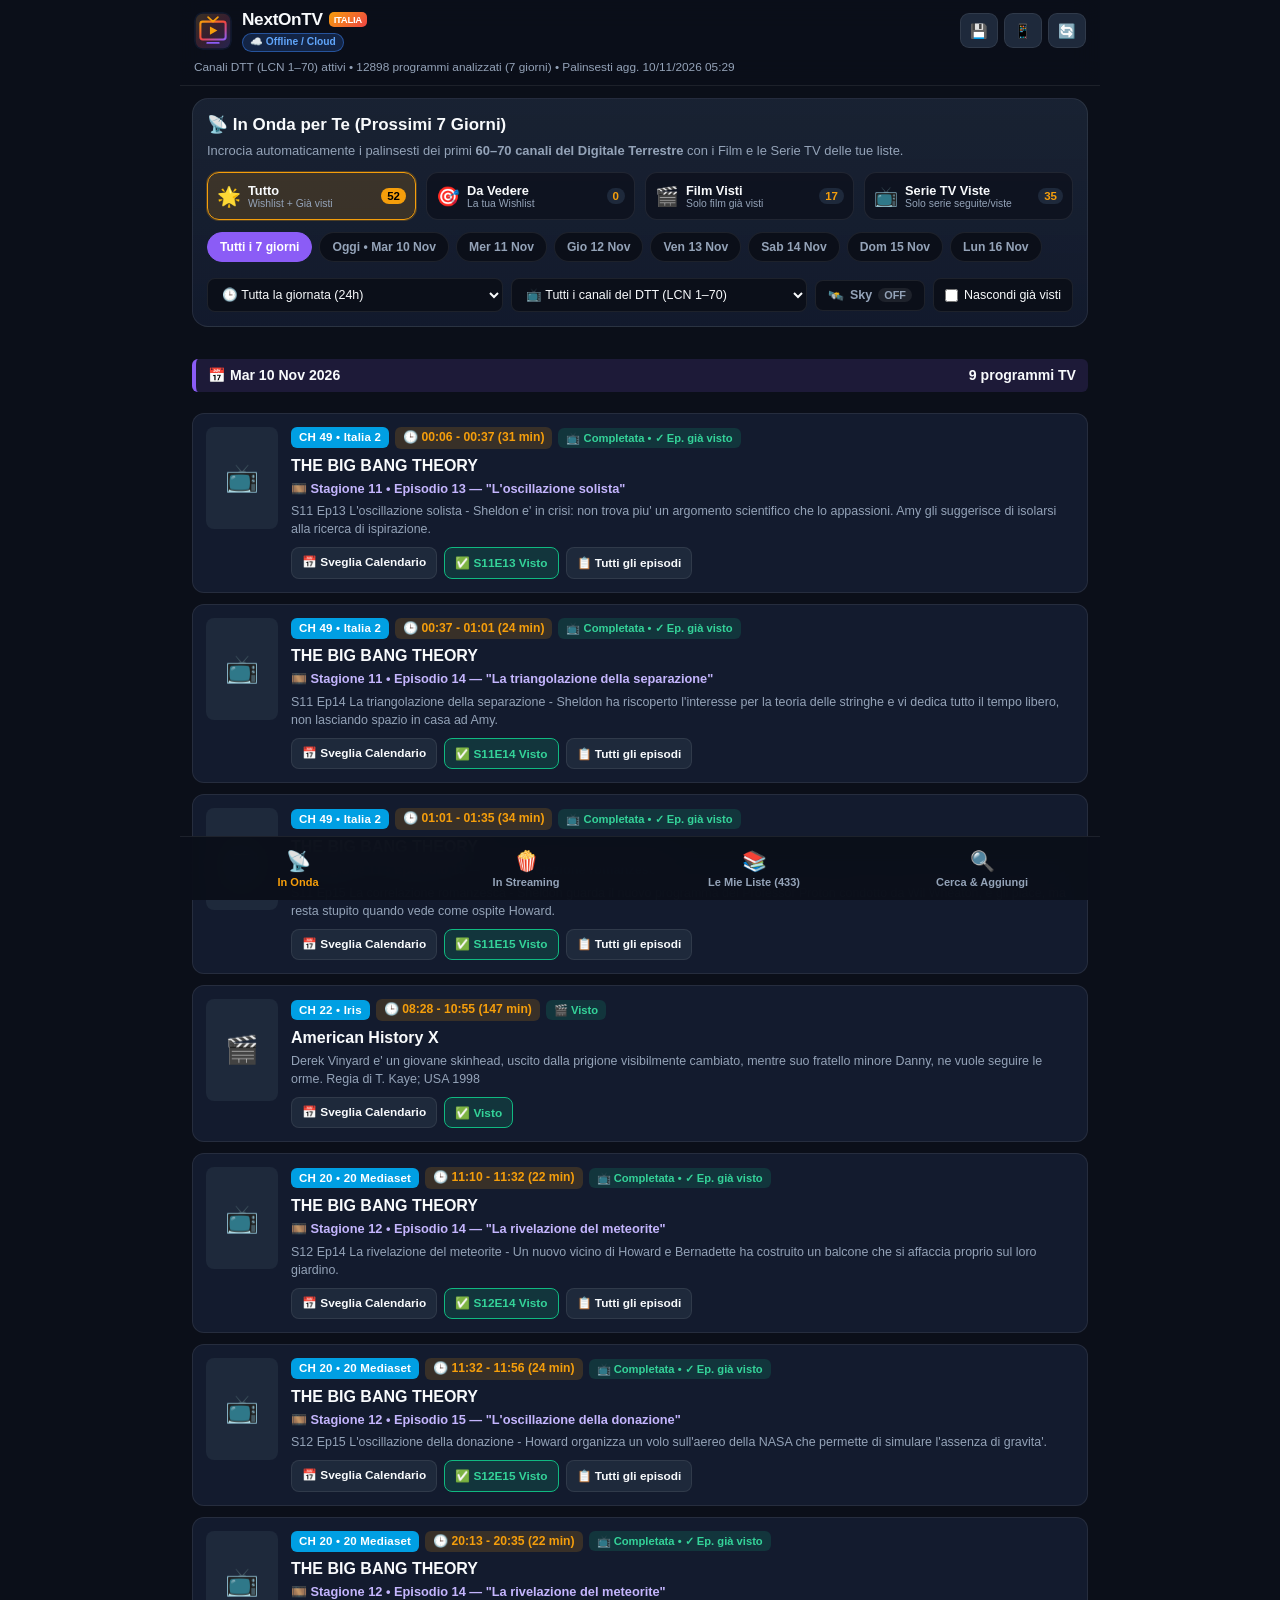
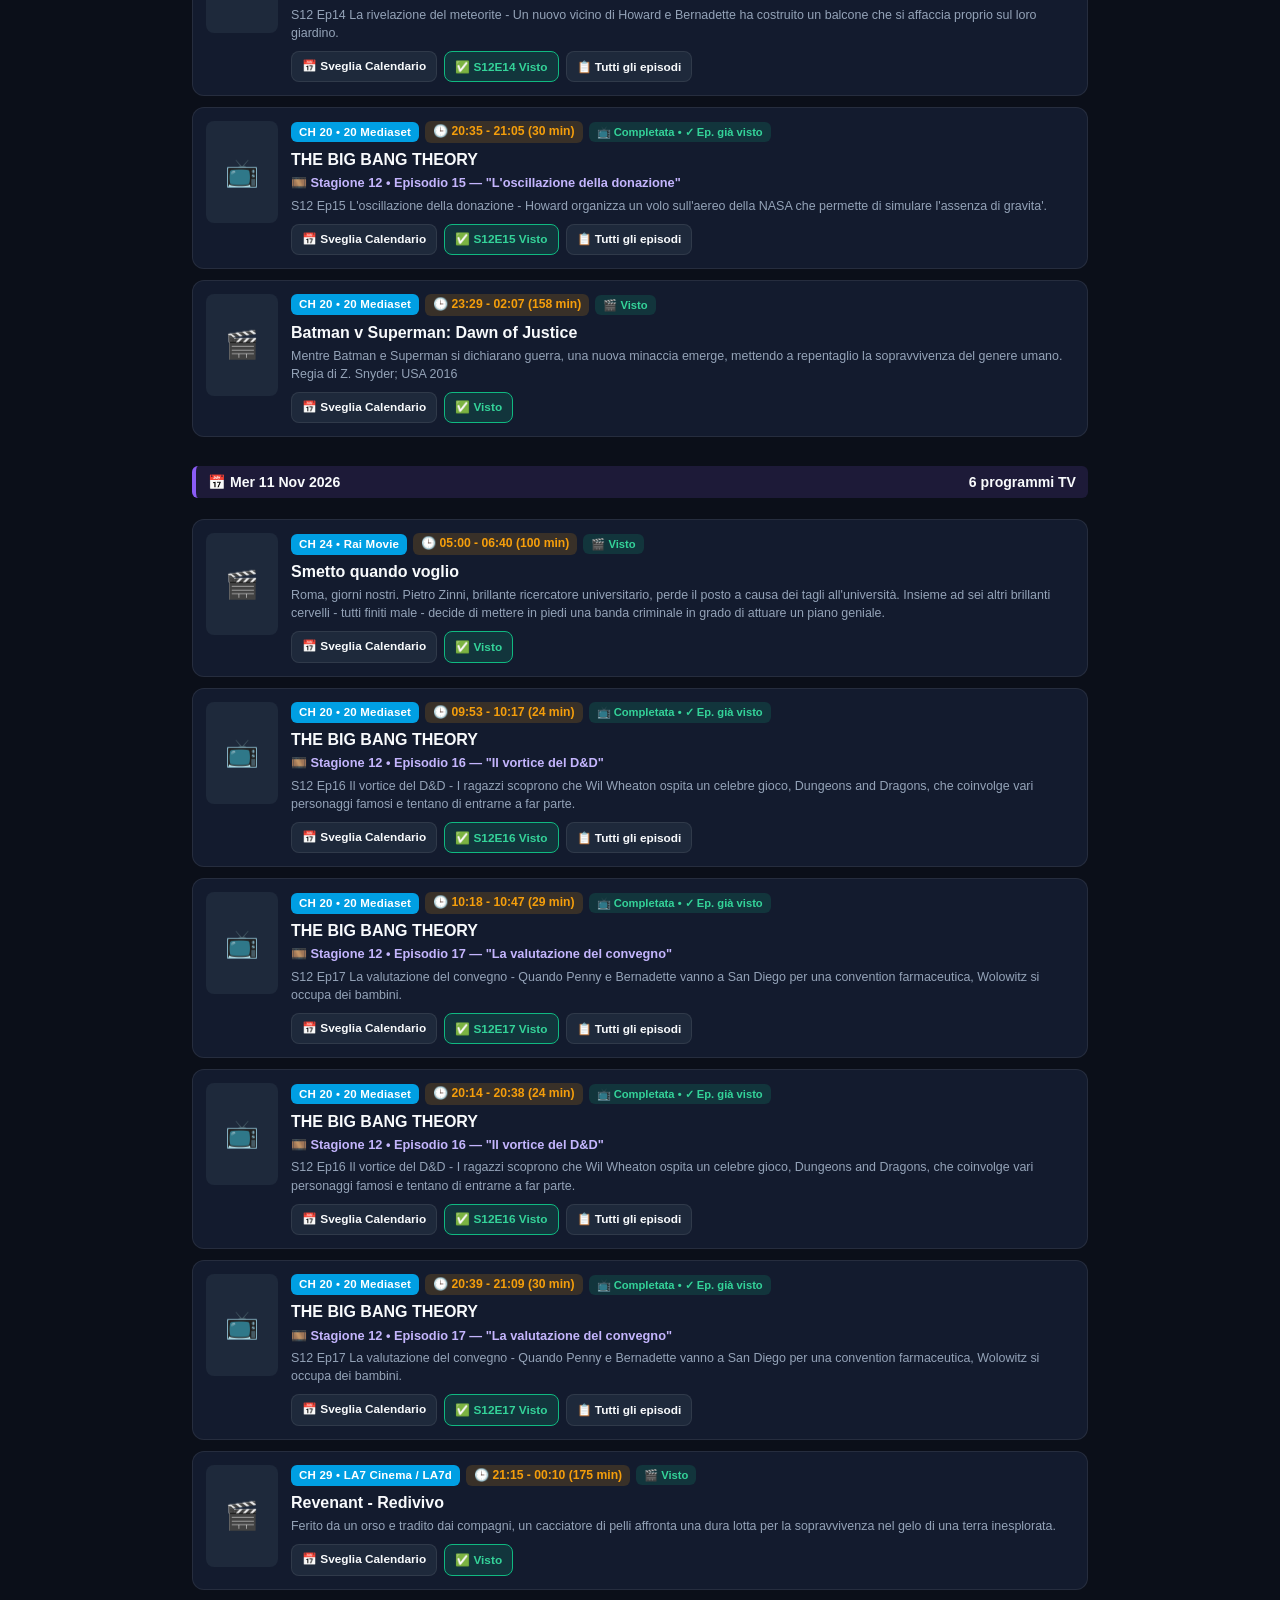
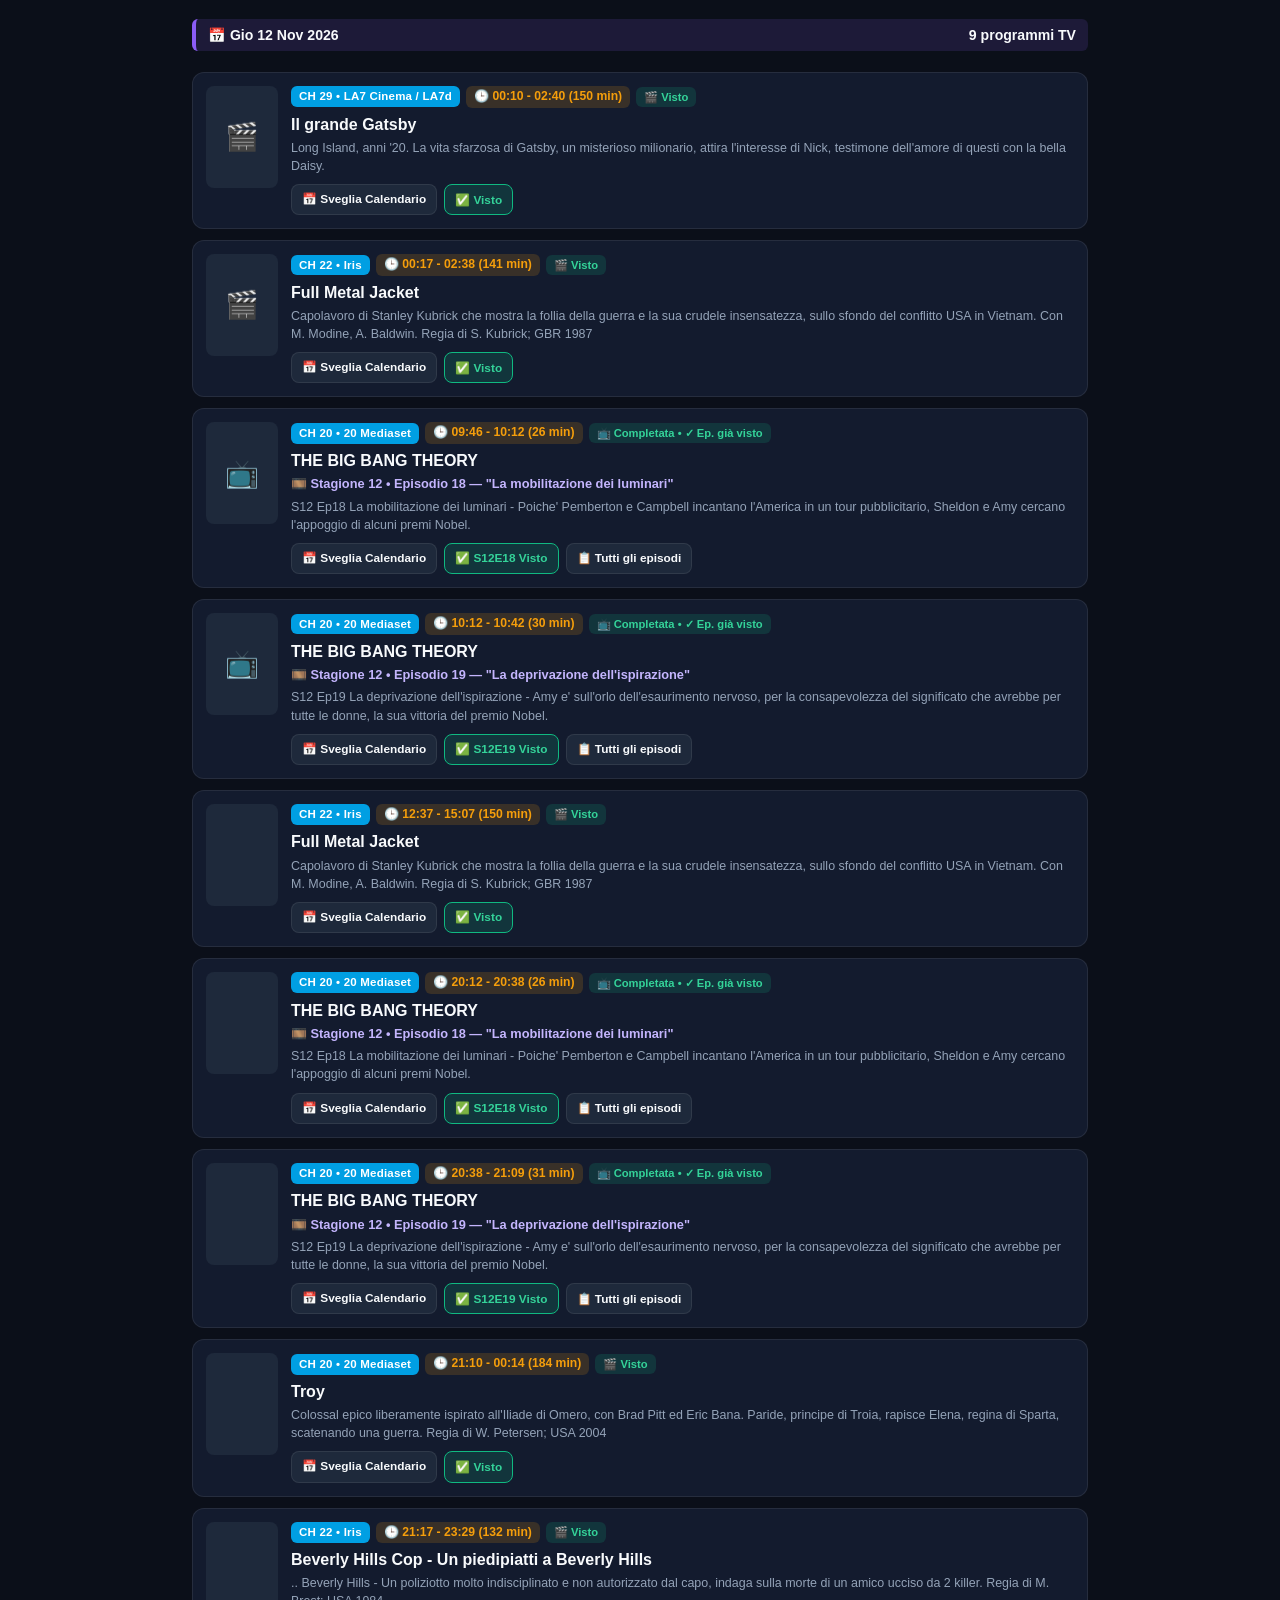
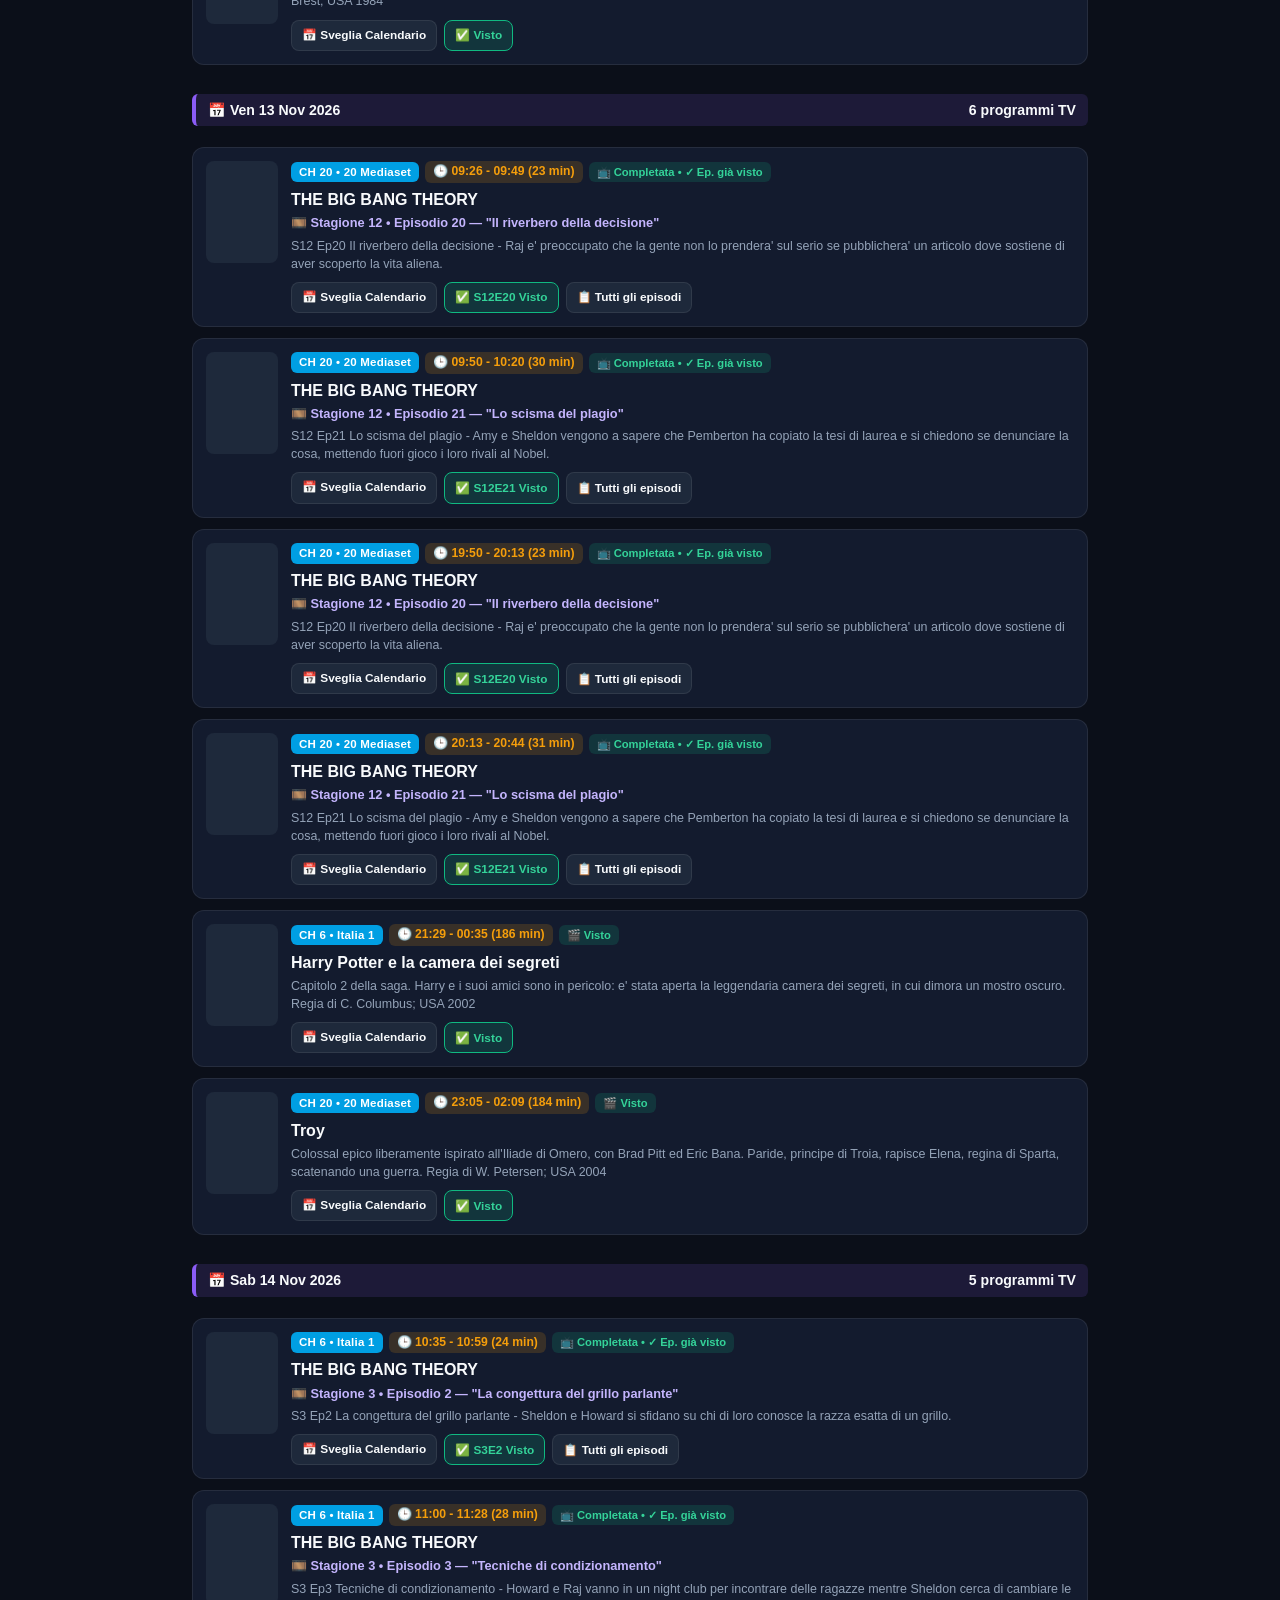
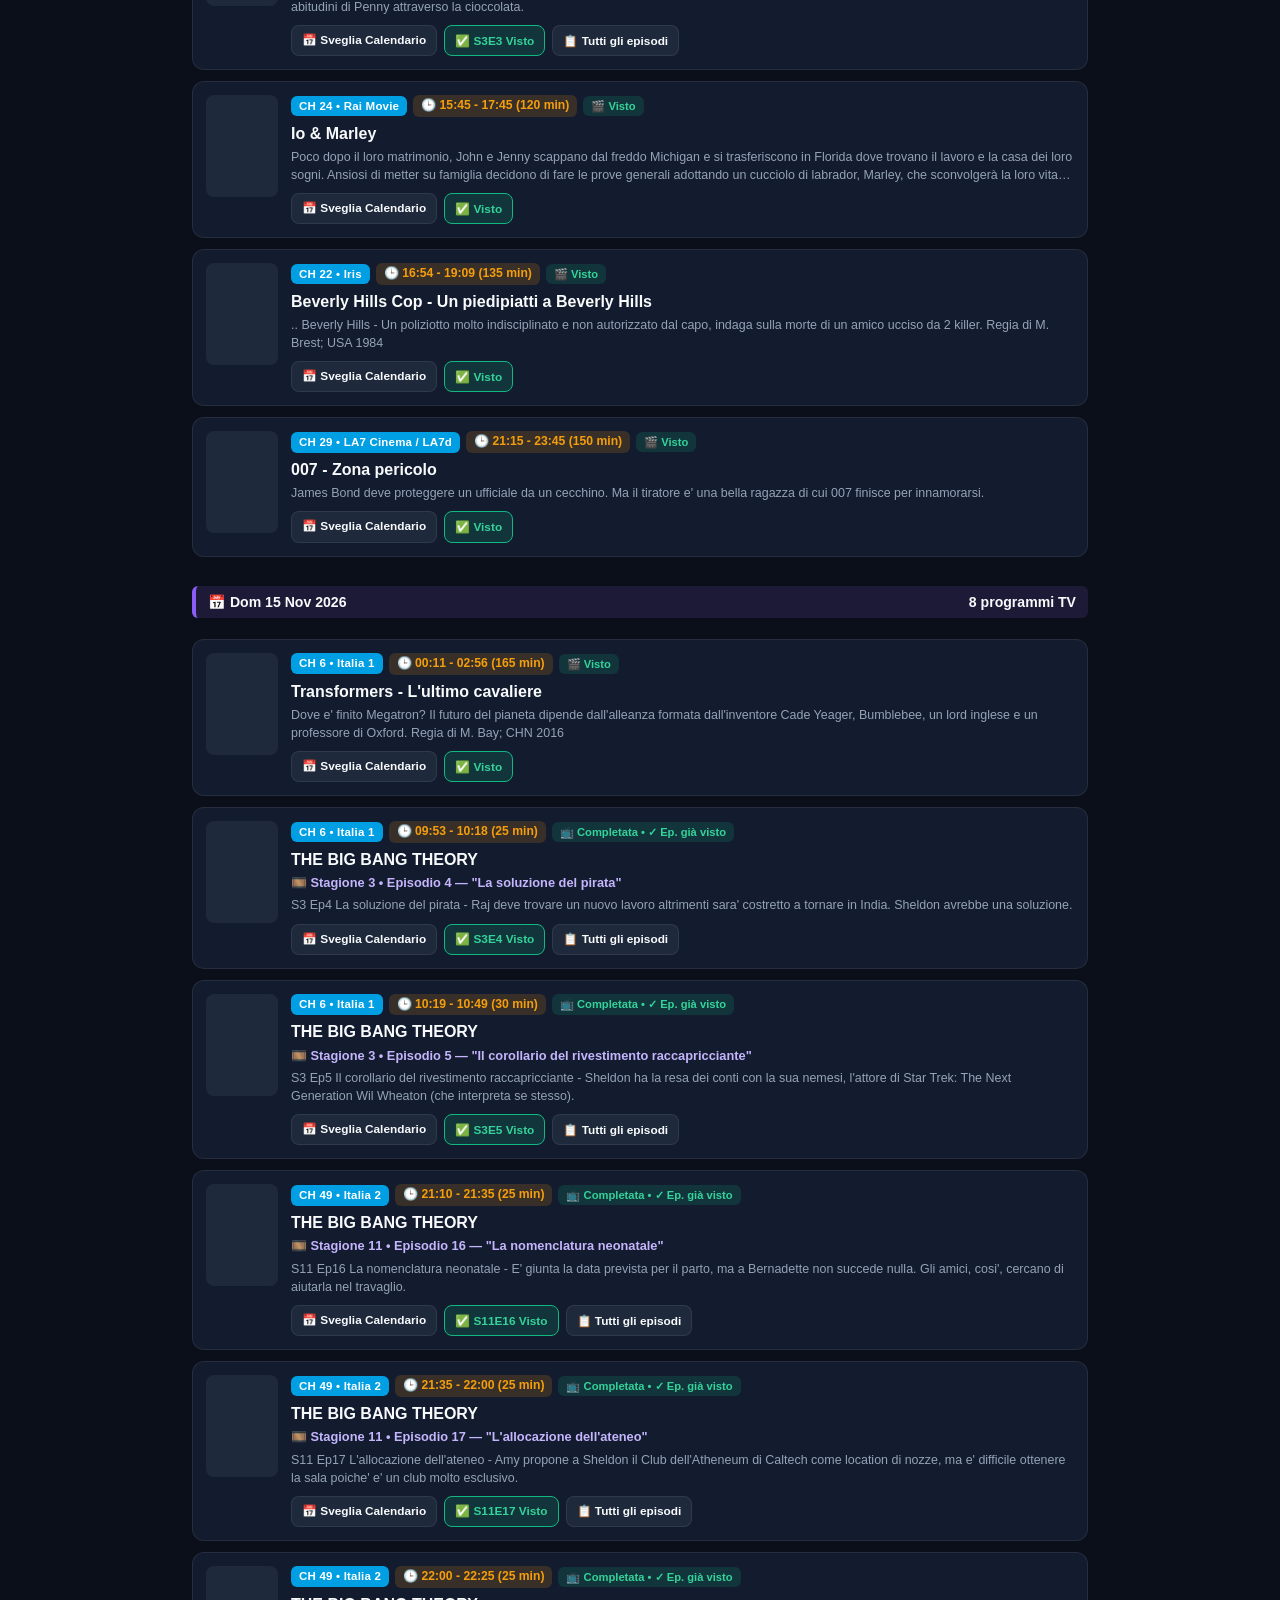
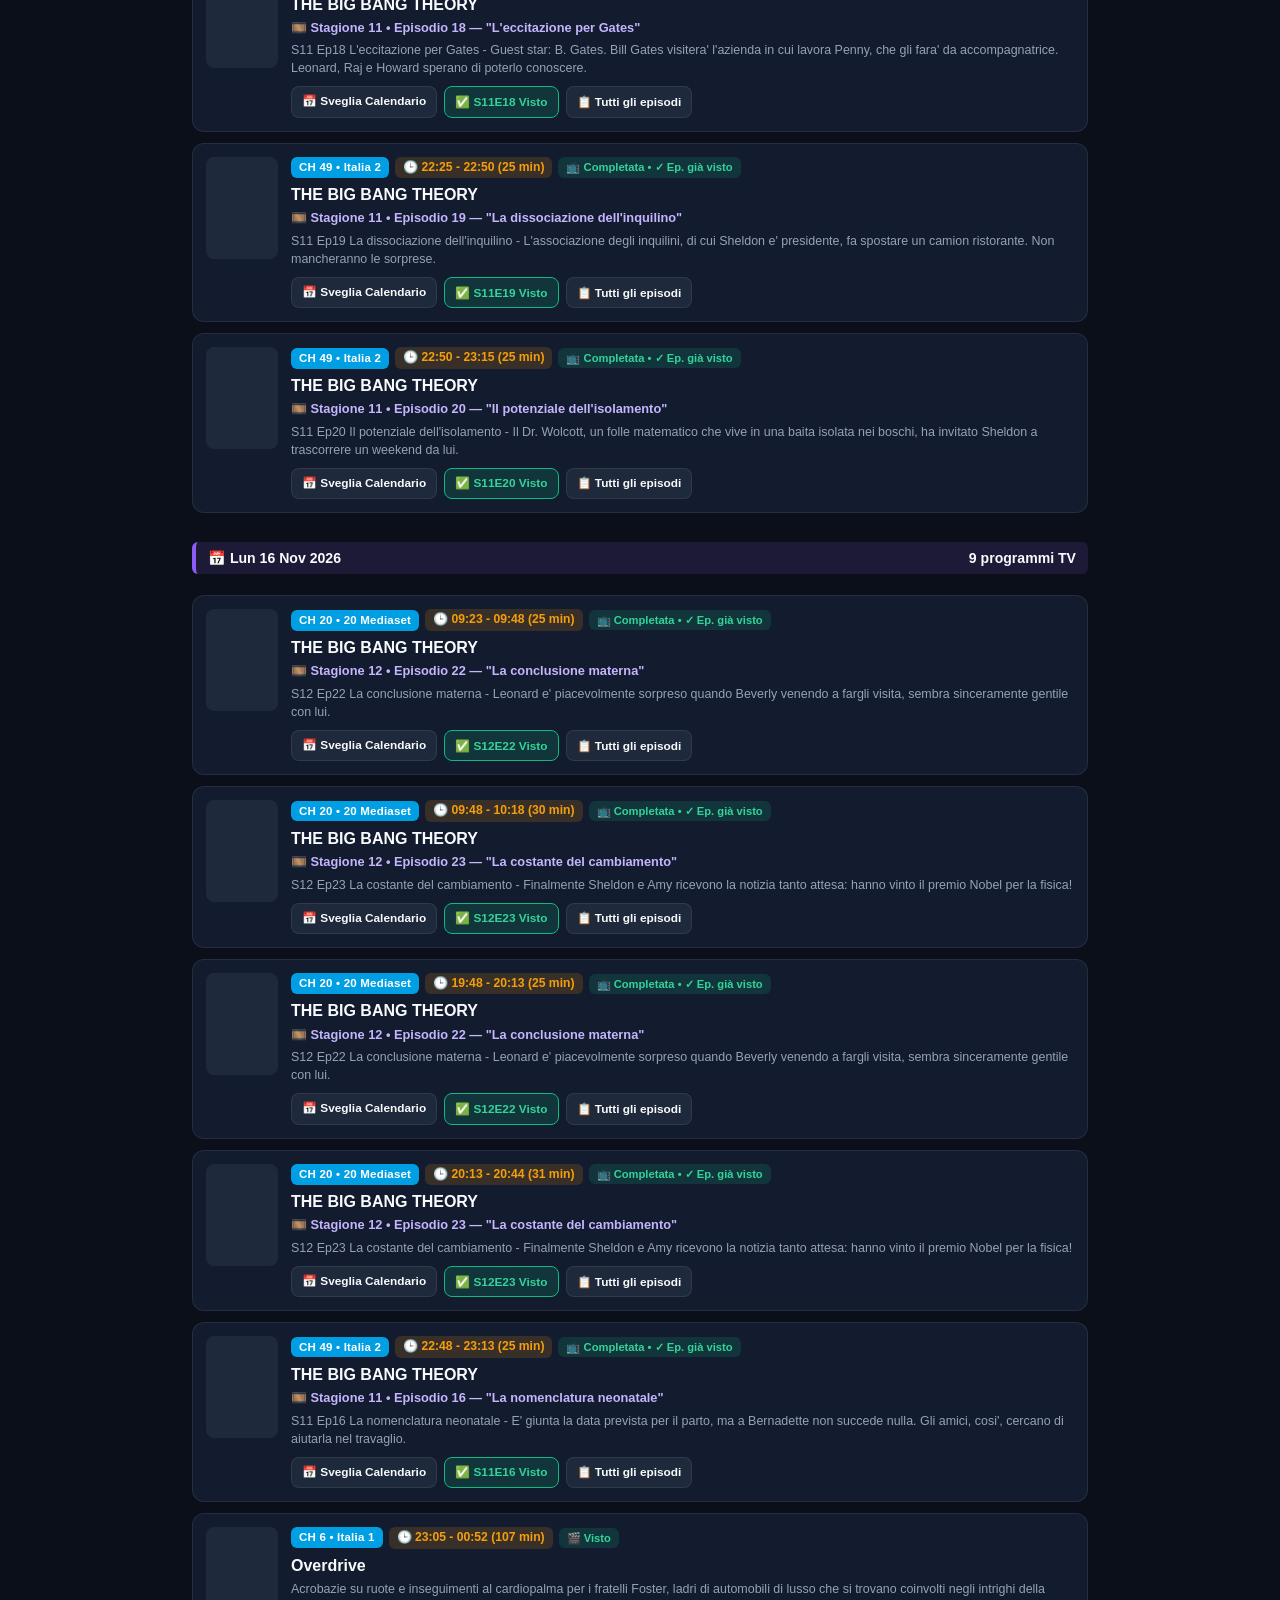
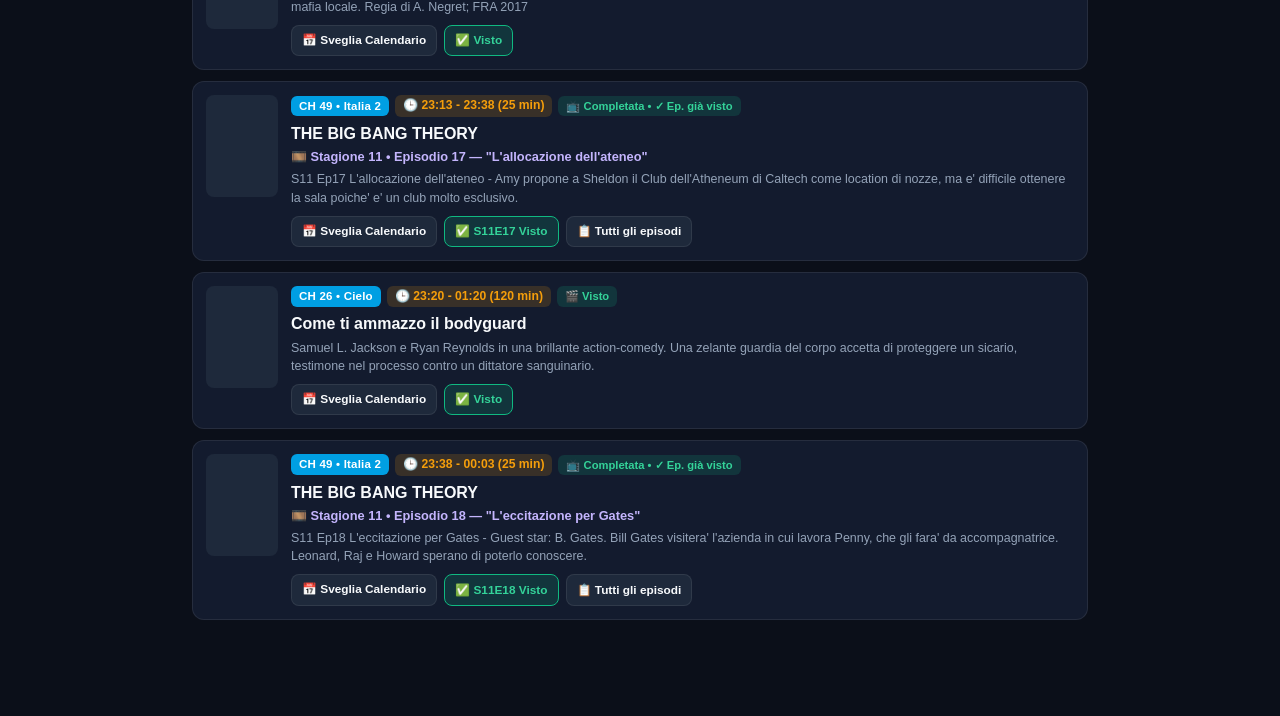
==== commit 1ca8f1fd: "Support true native language original titles (Japanese/Italian/Spanish/etc.) instead of English dist" ====
--- a/index.html
+++ b/index.html
@@ -11,7 +11,7 @@
   <title>NextOnTV — Film, Serie TV & Palinsesti 7 Giorni</title>
   <link rel="manifest" href="./manifest.json" />
   <link rel="icon" href="./icon.svg" type="image/svg+xml" />
-  <link rel="stylesheet" href="./styles.css?v=42" />
+  <link rel="stylesheet" href="./styles.css?v=43" />
 </head>
 
 <body>
@@ -325,6 +325,10 @@
               <option value="cards" selected>🃏 Vista: Schede complete</option>
               <option value="compact">📋 Vista: Solo elenco titoli</option>
             </select>
+            <button type="button" class="btn-secondary btn-sm" id="btn-refresh-posters-toolbar"
+              title="Aggiorna le locandine dei film e serie TV con le versioni ufficiali in alta definizione">
+              🎨 Aggiorna Locandine
+            </button>
             <input type="search" id="lib-filter-input" class="search-inline"
               placeholder="Filtra tra i titoli già salvati..." />
           </div>
@@ -585,7 +589,7 @@
   </div>
 
   <div id="toast-container" class="toast-container"></div>
-  <script src="./app.js?v=42"></script>
+  <script src="./app.js?v=43"></script>
 </body>
 
 </html>
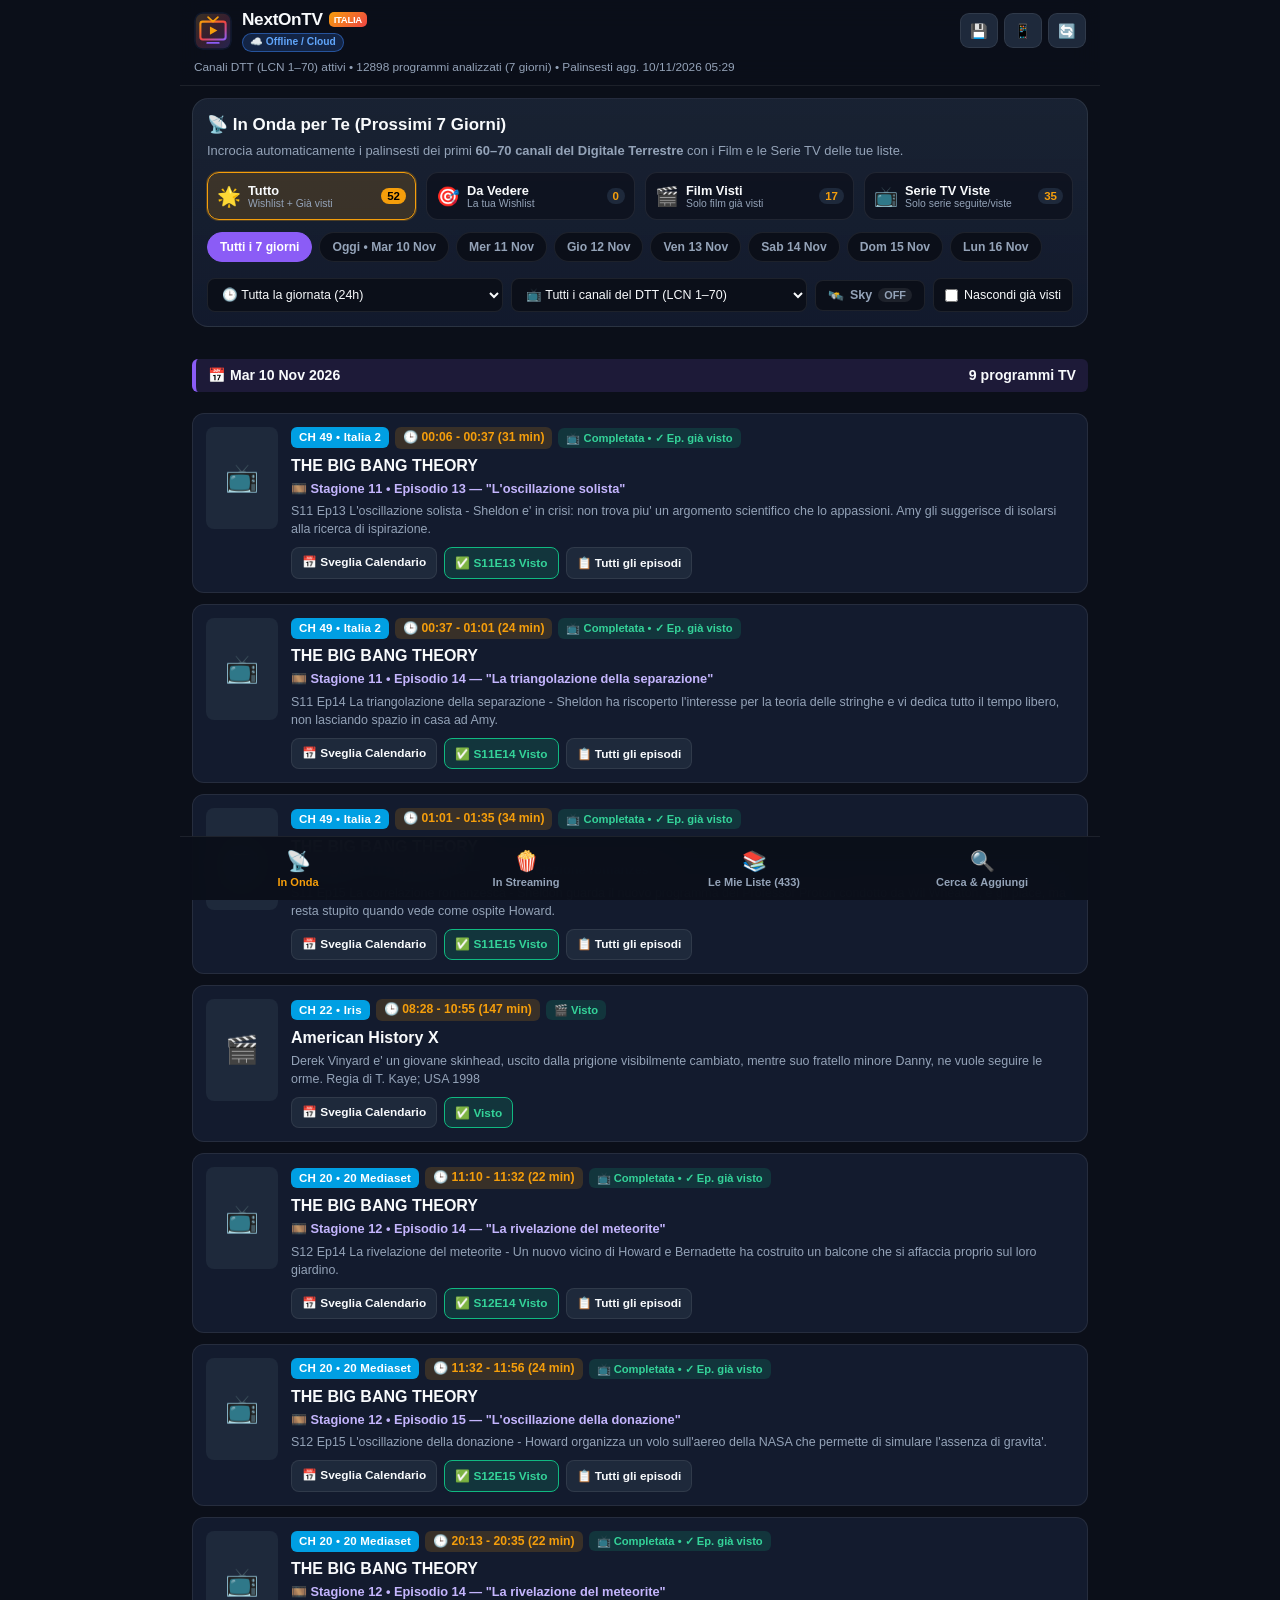
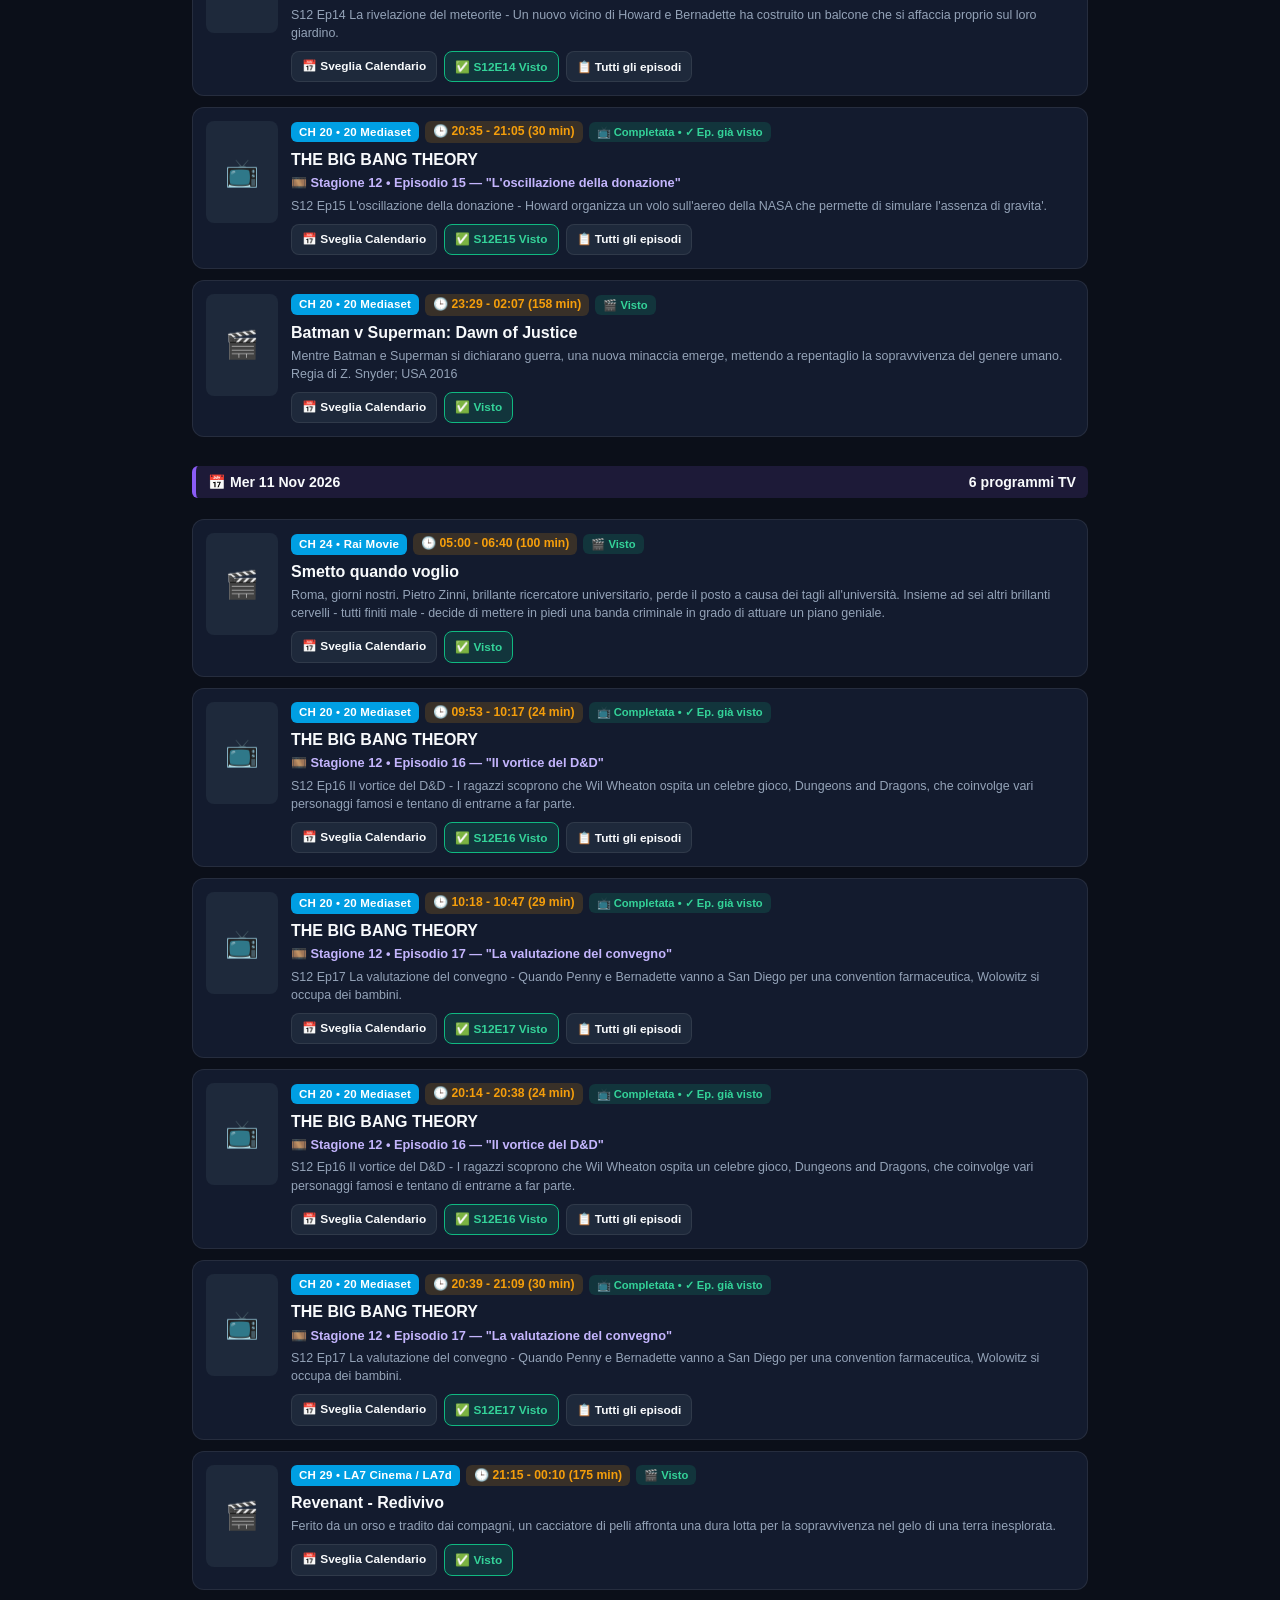
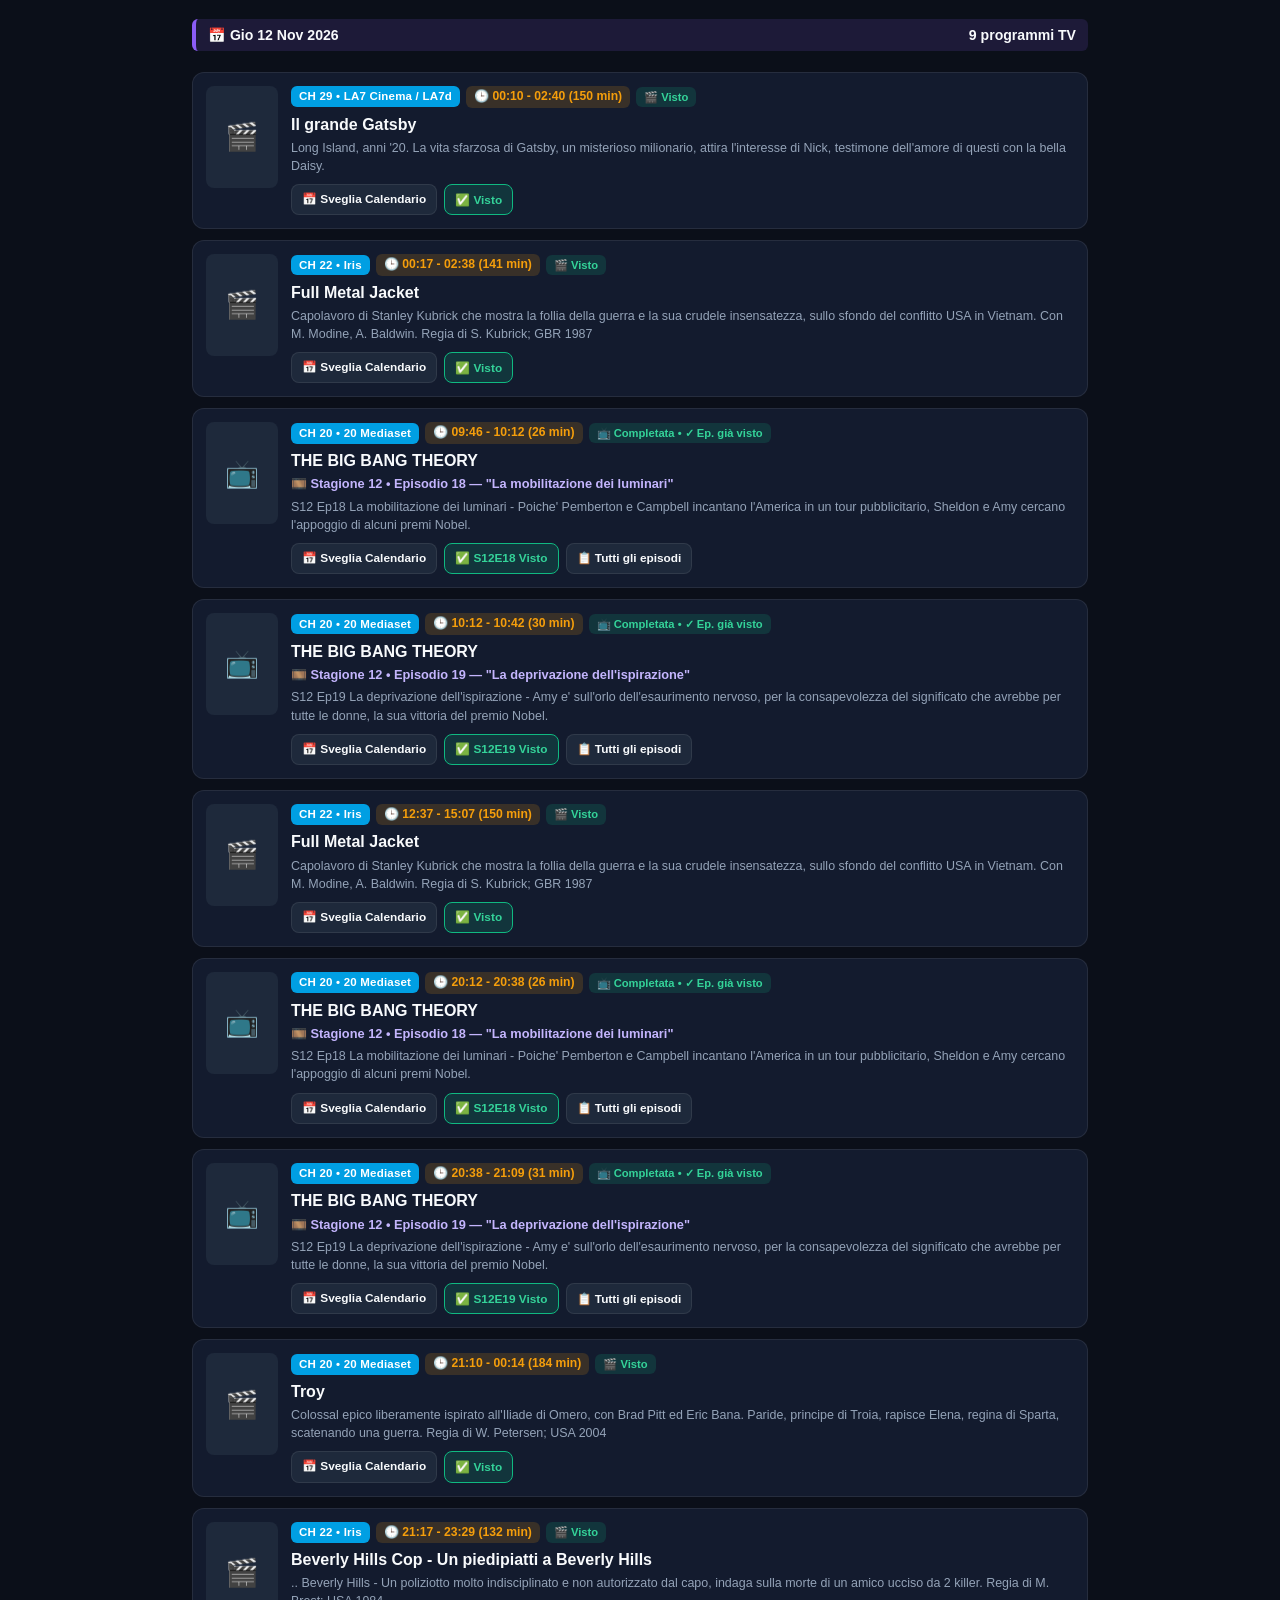
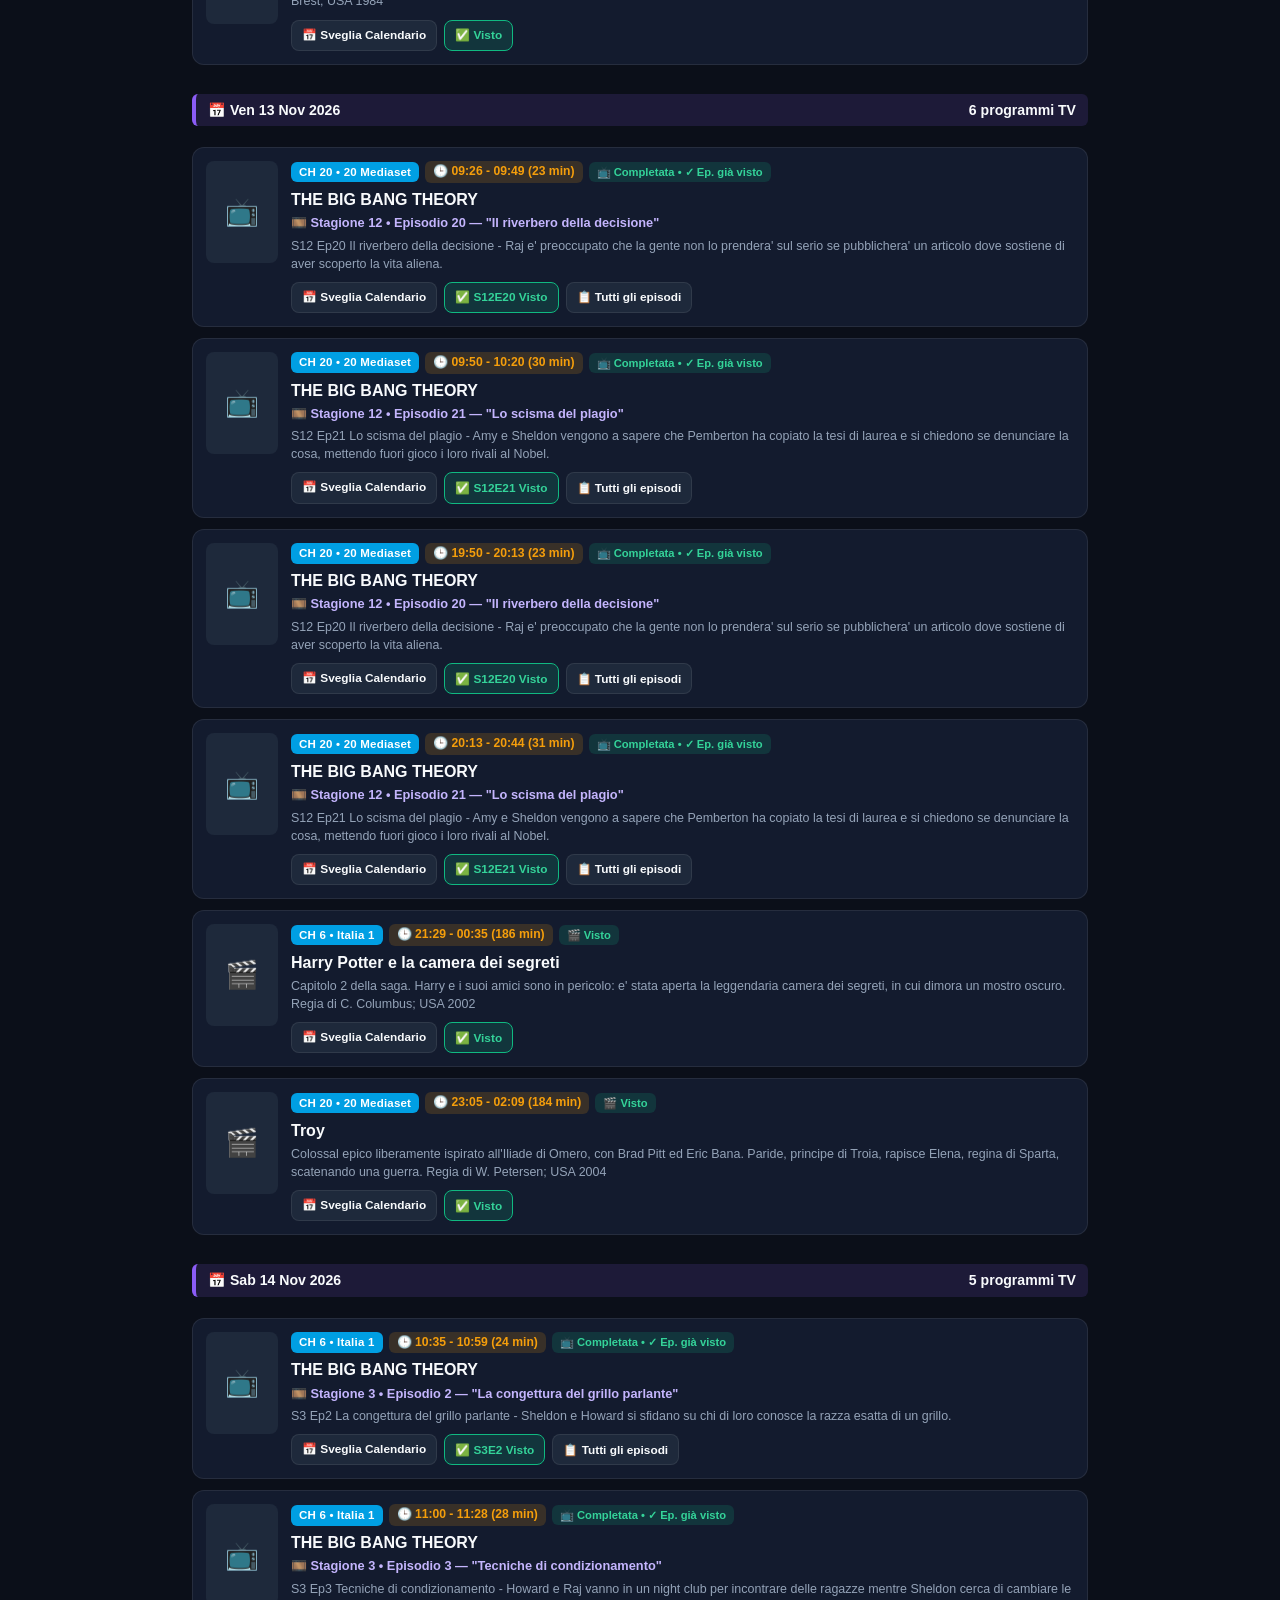
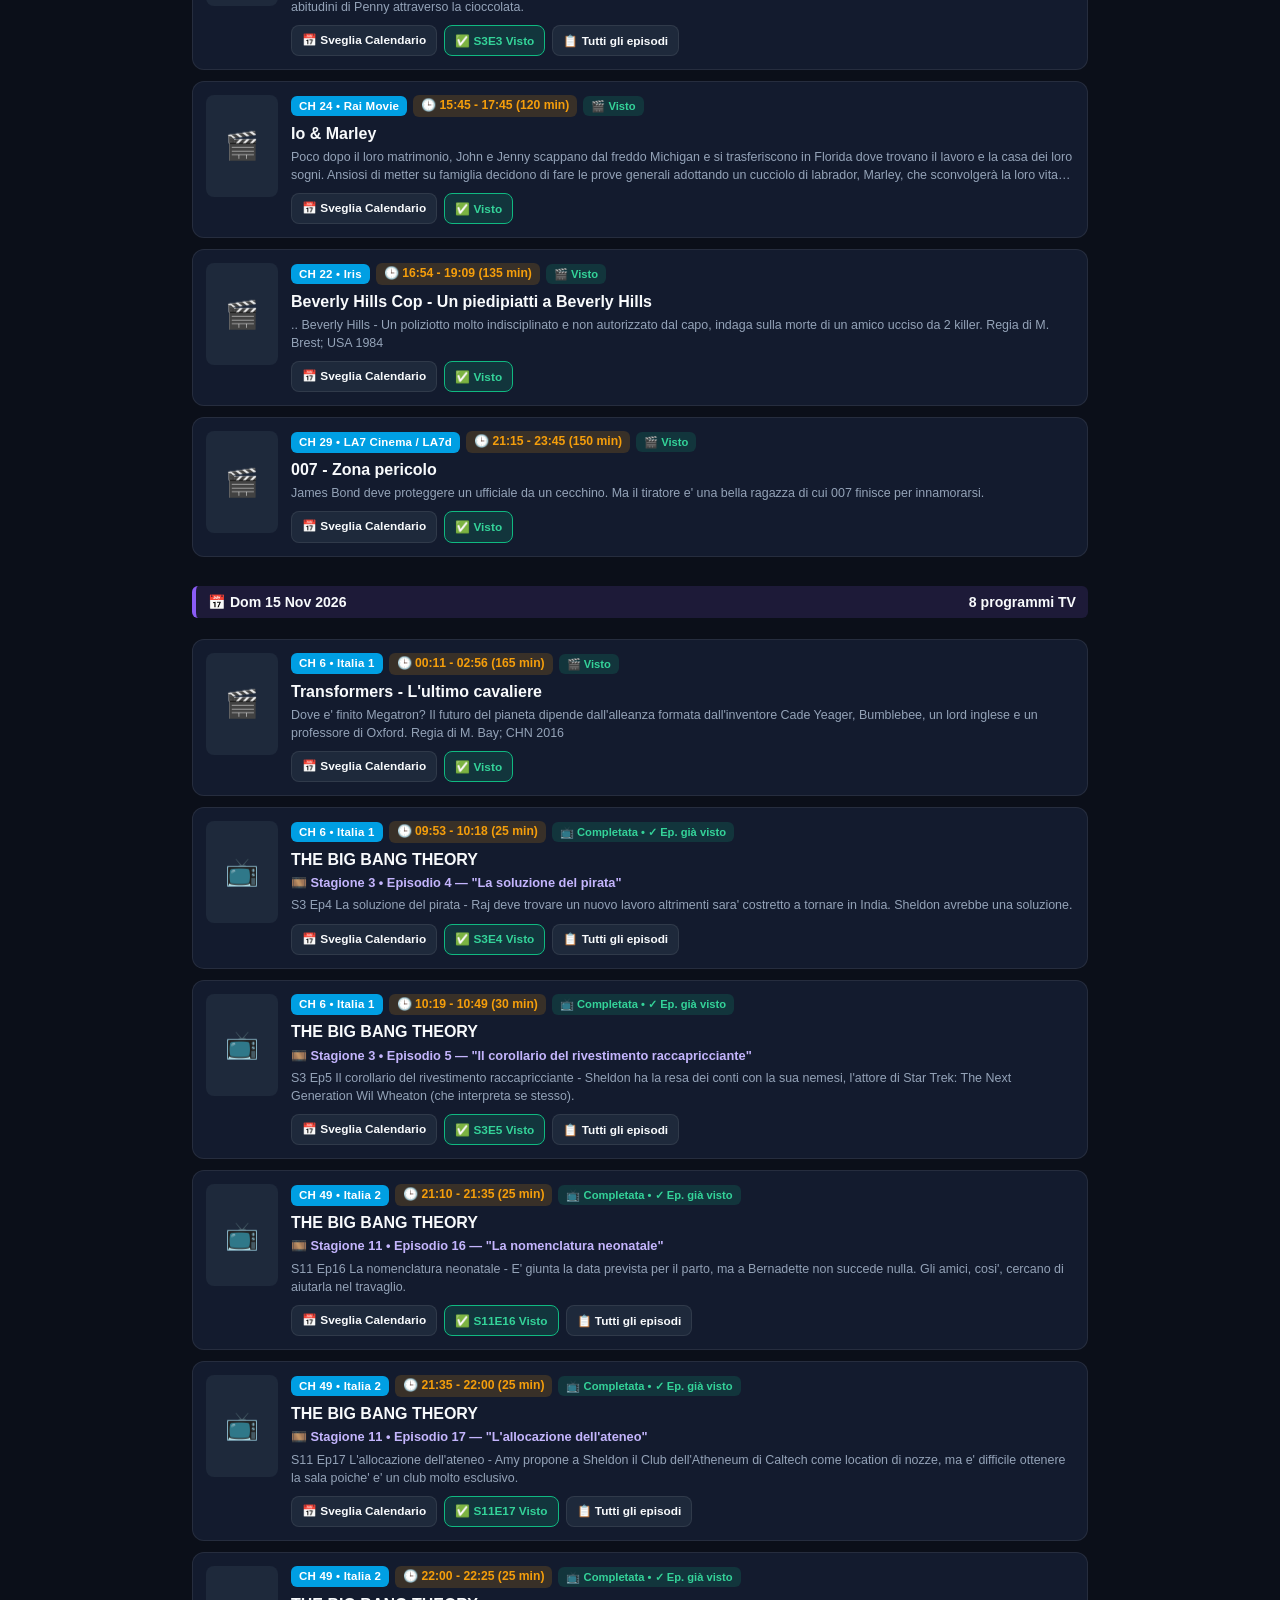
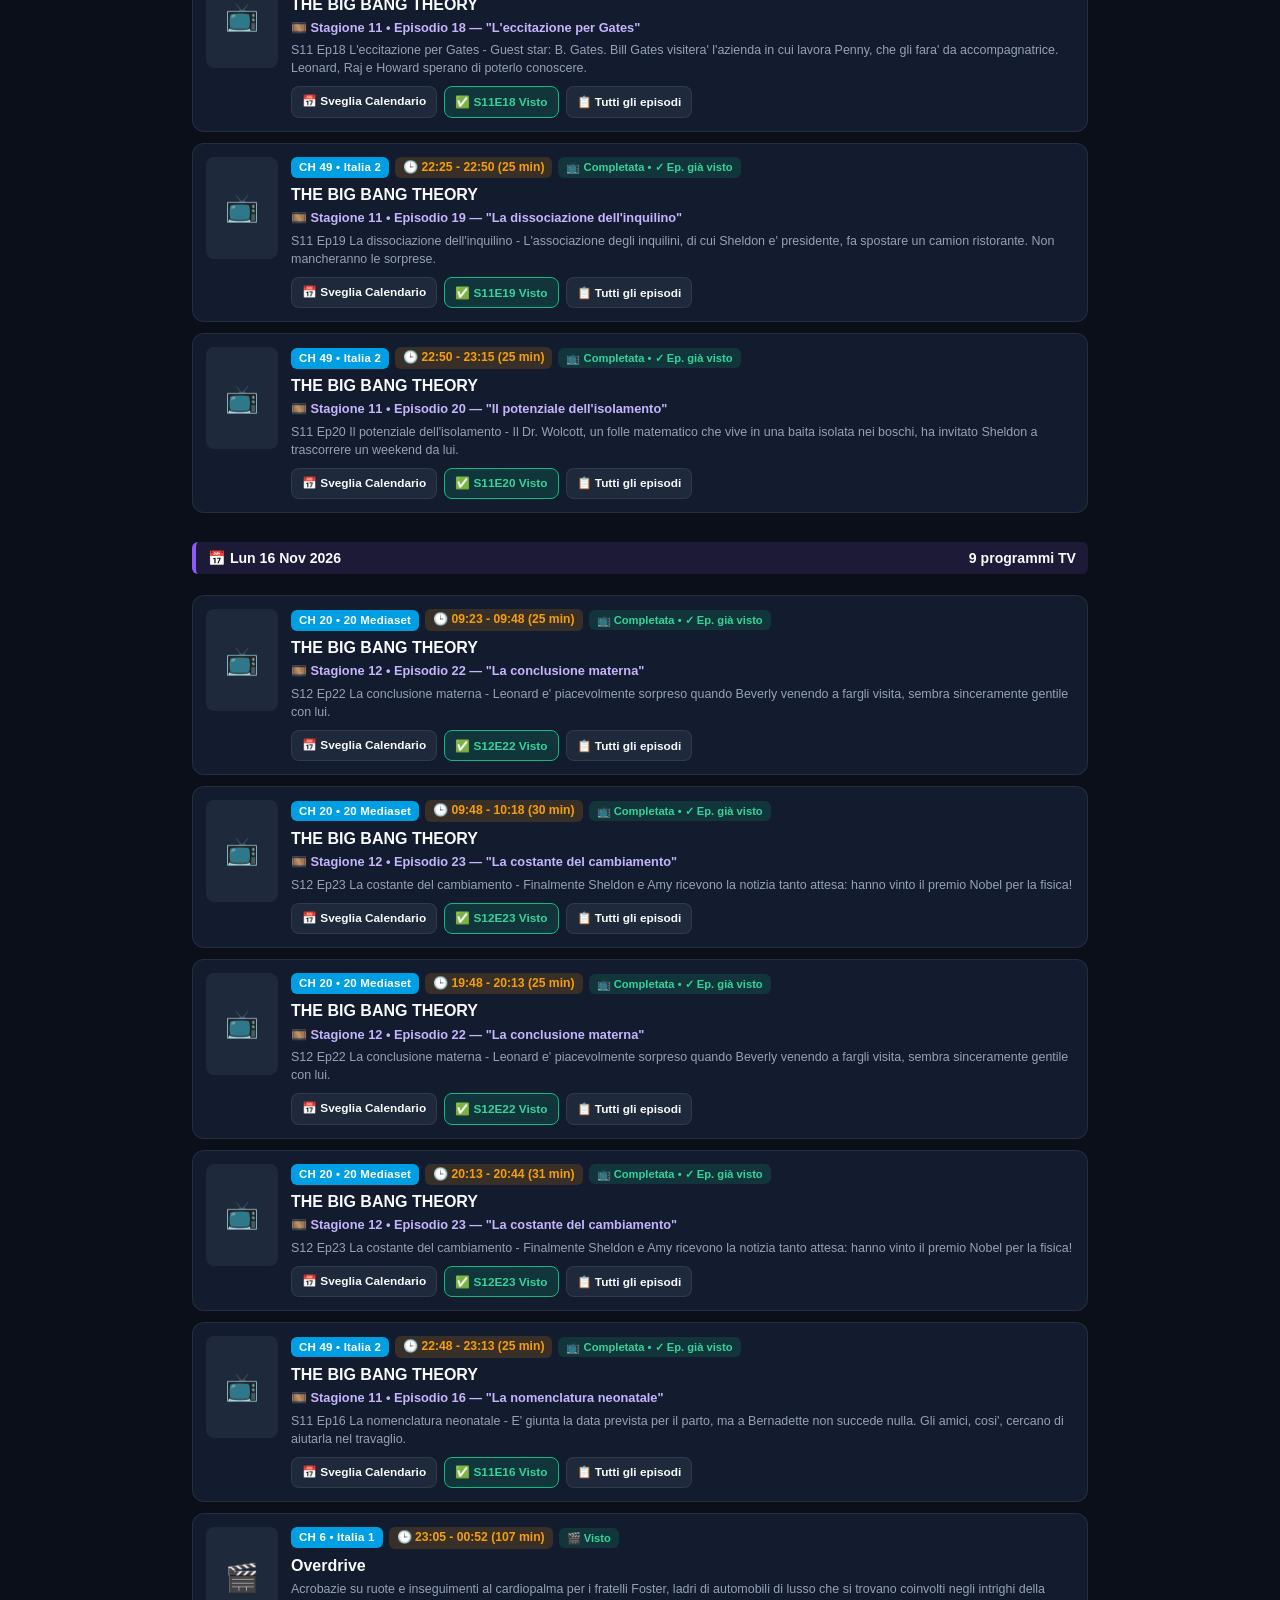
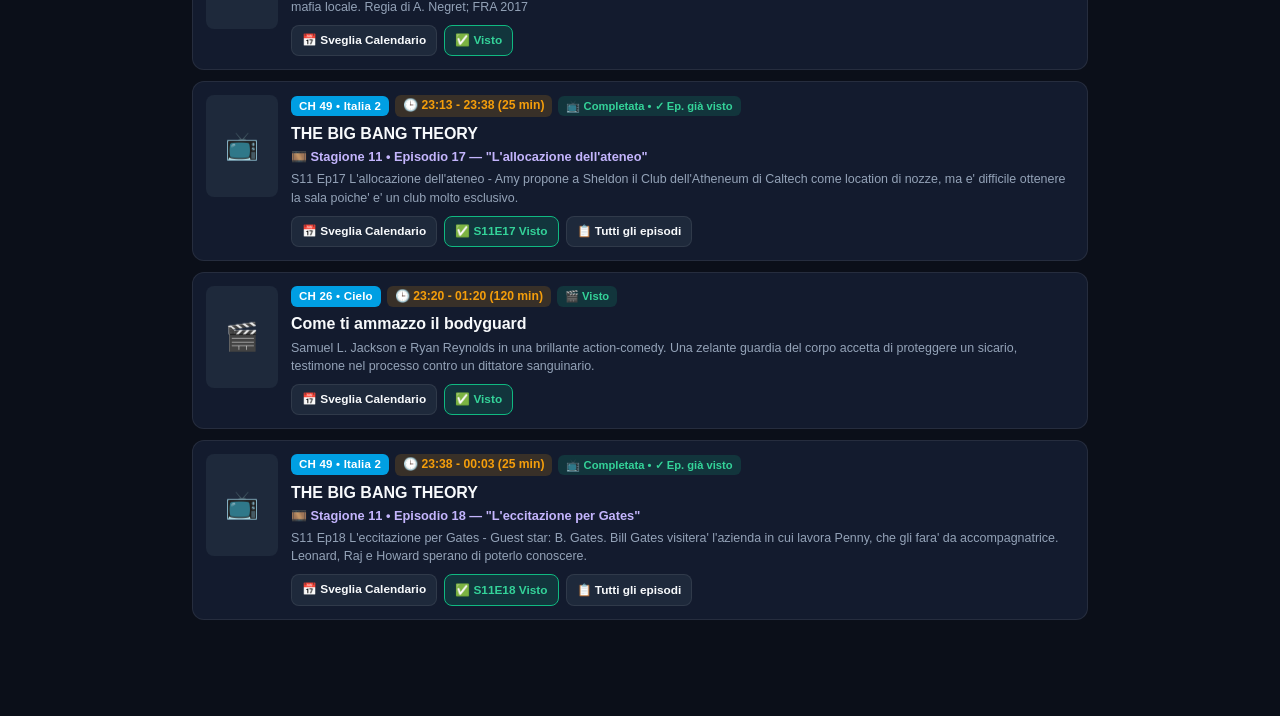
==== commit 73bfa1ad: "Fix library delete pending state on mobile cloud mode (v44)" ====
--- a/index.html
+++ b/index.html
@@ -11,7 +11,7 @@
   <title>NextOnTV — Film, Serie TV & Palinsesti 7 Giorni</title>
   <link rel="manifest" href="./manifest.json" />
   <link rel="icon" href="./icon.svg" type="image/svg+xml" />
-  <link rel="stylesheet" href="./styles.css?v=43" />
+  <link rel="stylesheet" href="./styles.css?v=44" />
 </head>
 
 <body>
@@ -589,7 +589,7 @@
   </div>
 
   <div id="toast-container" class="toast-container"></div>
-  <script src="./app.js?v=43"></script>
+  <script src="./app.js?v=44"></script>
 </body>
 
 </html>
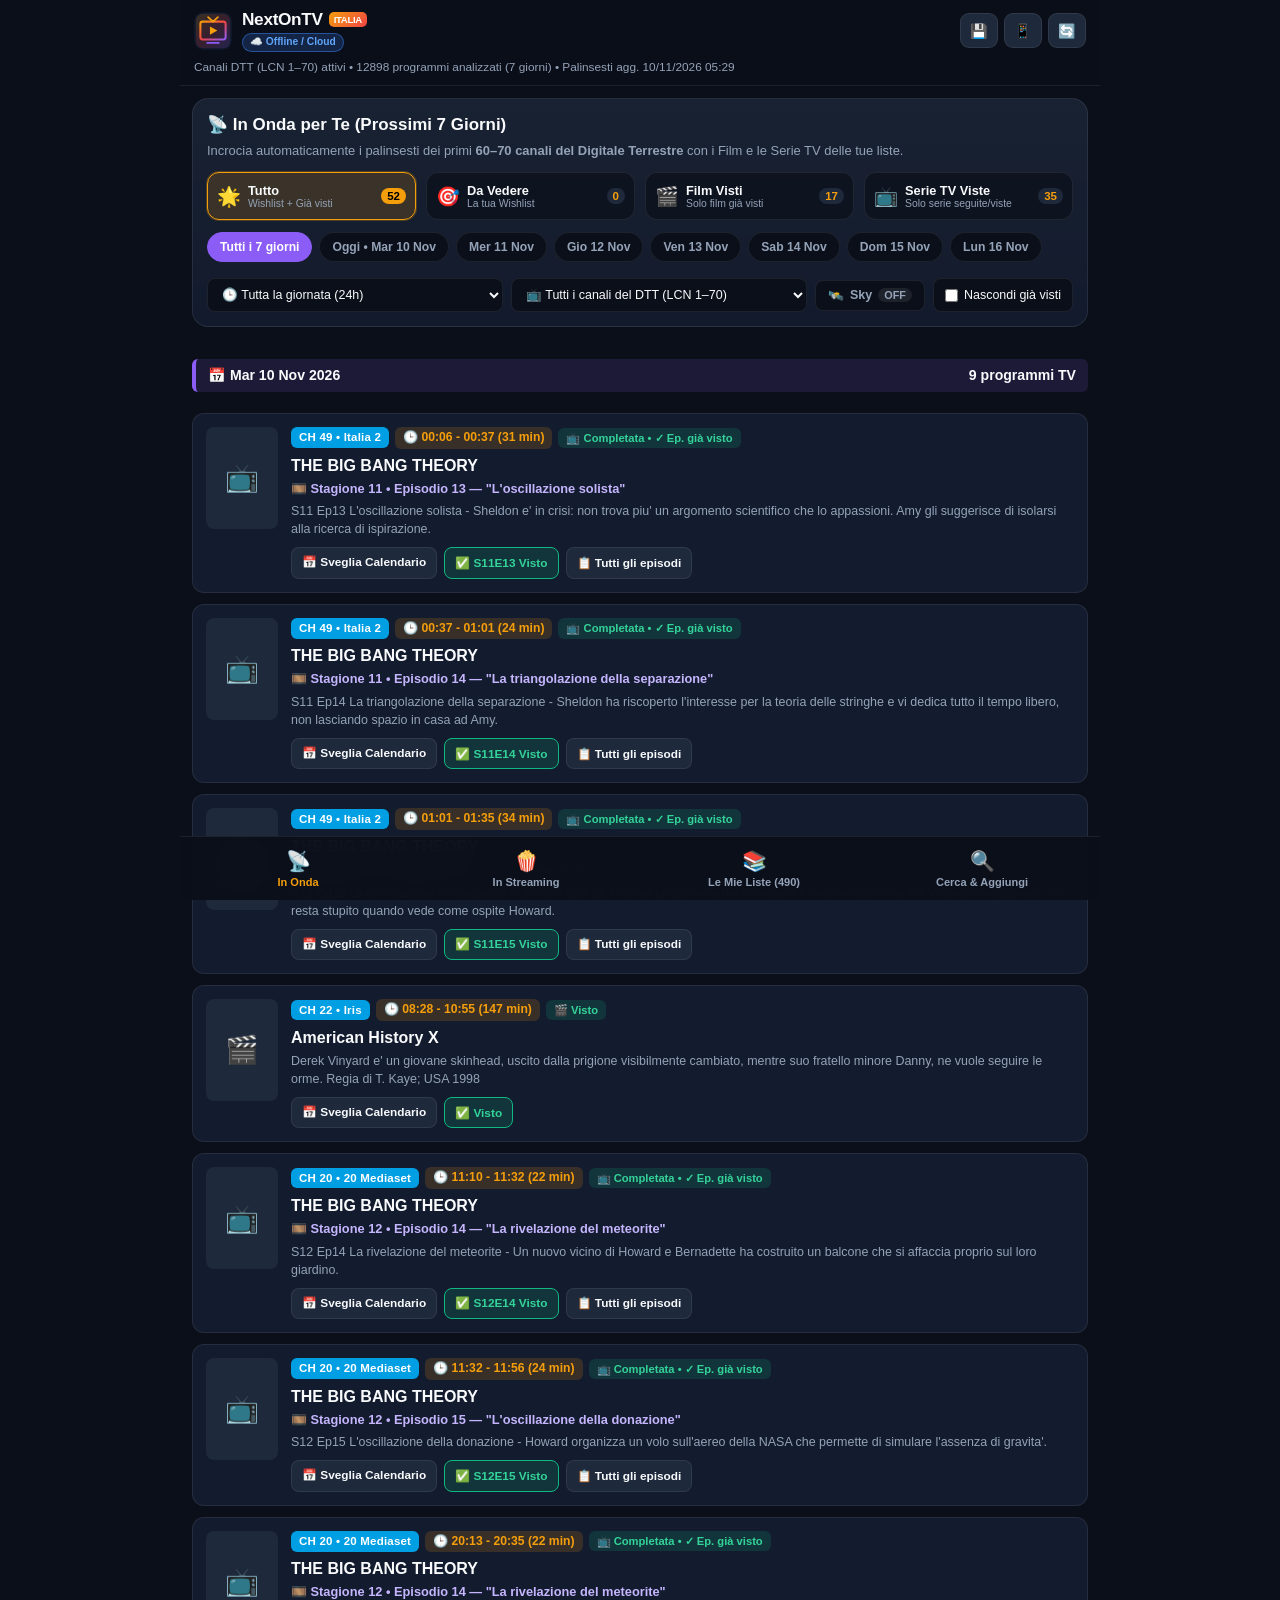
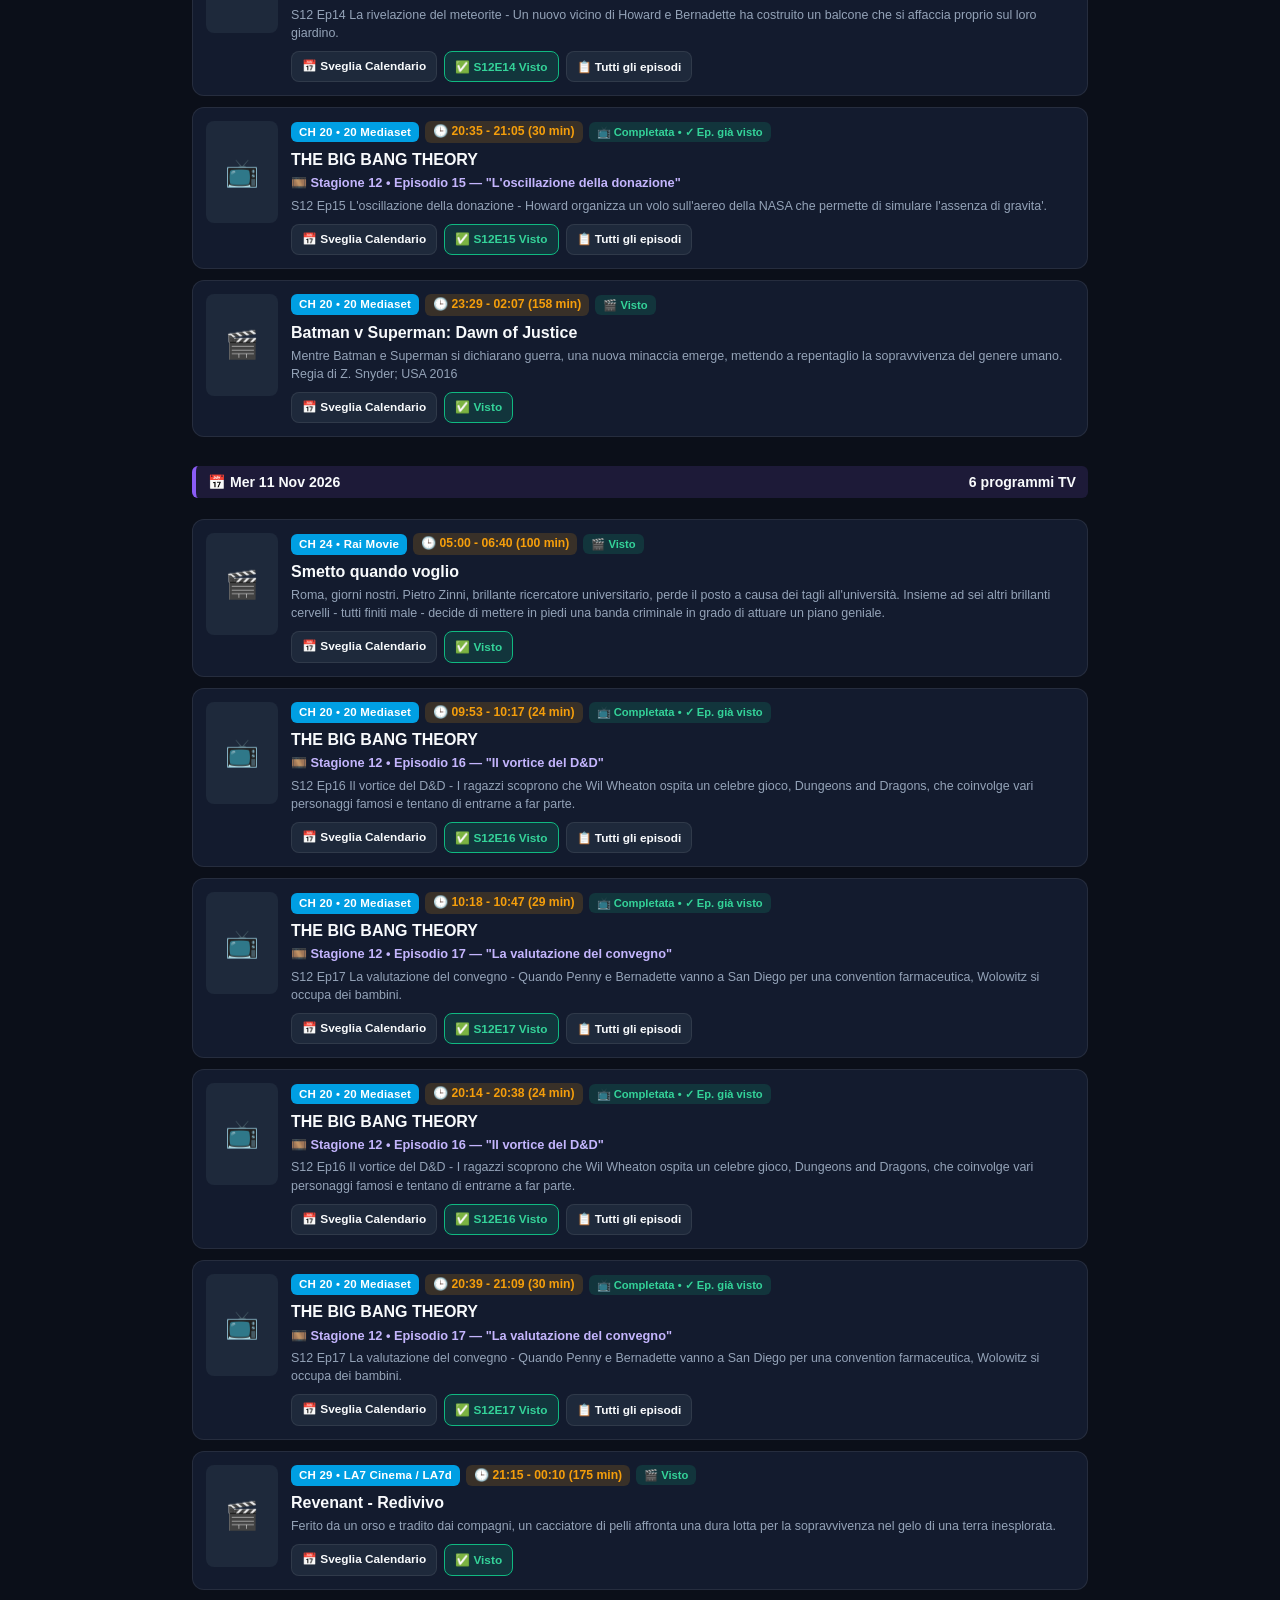
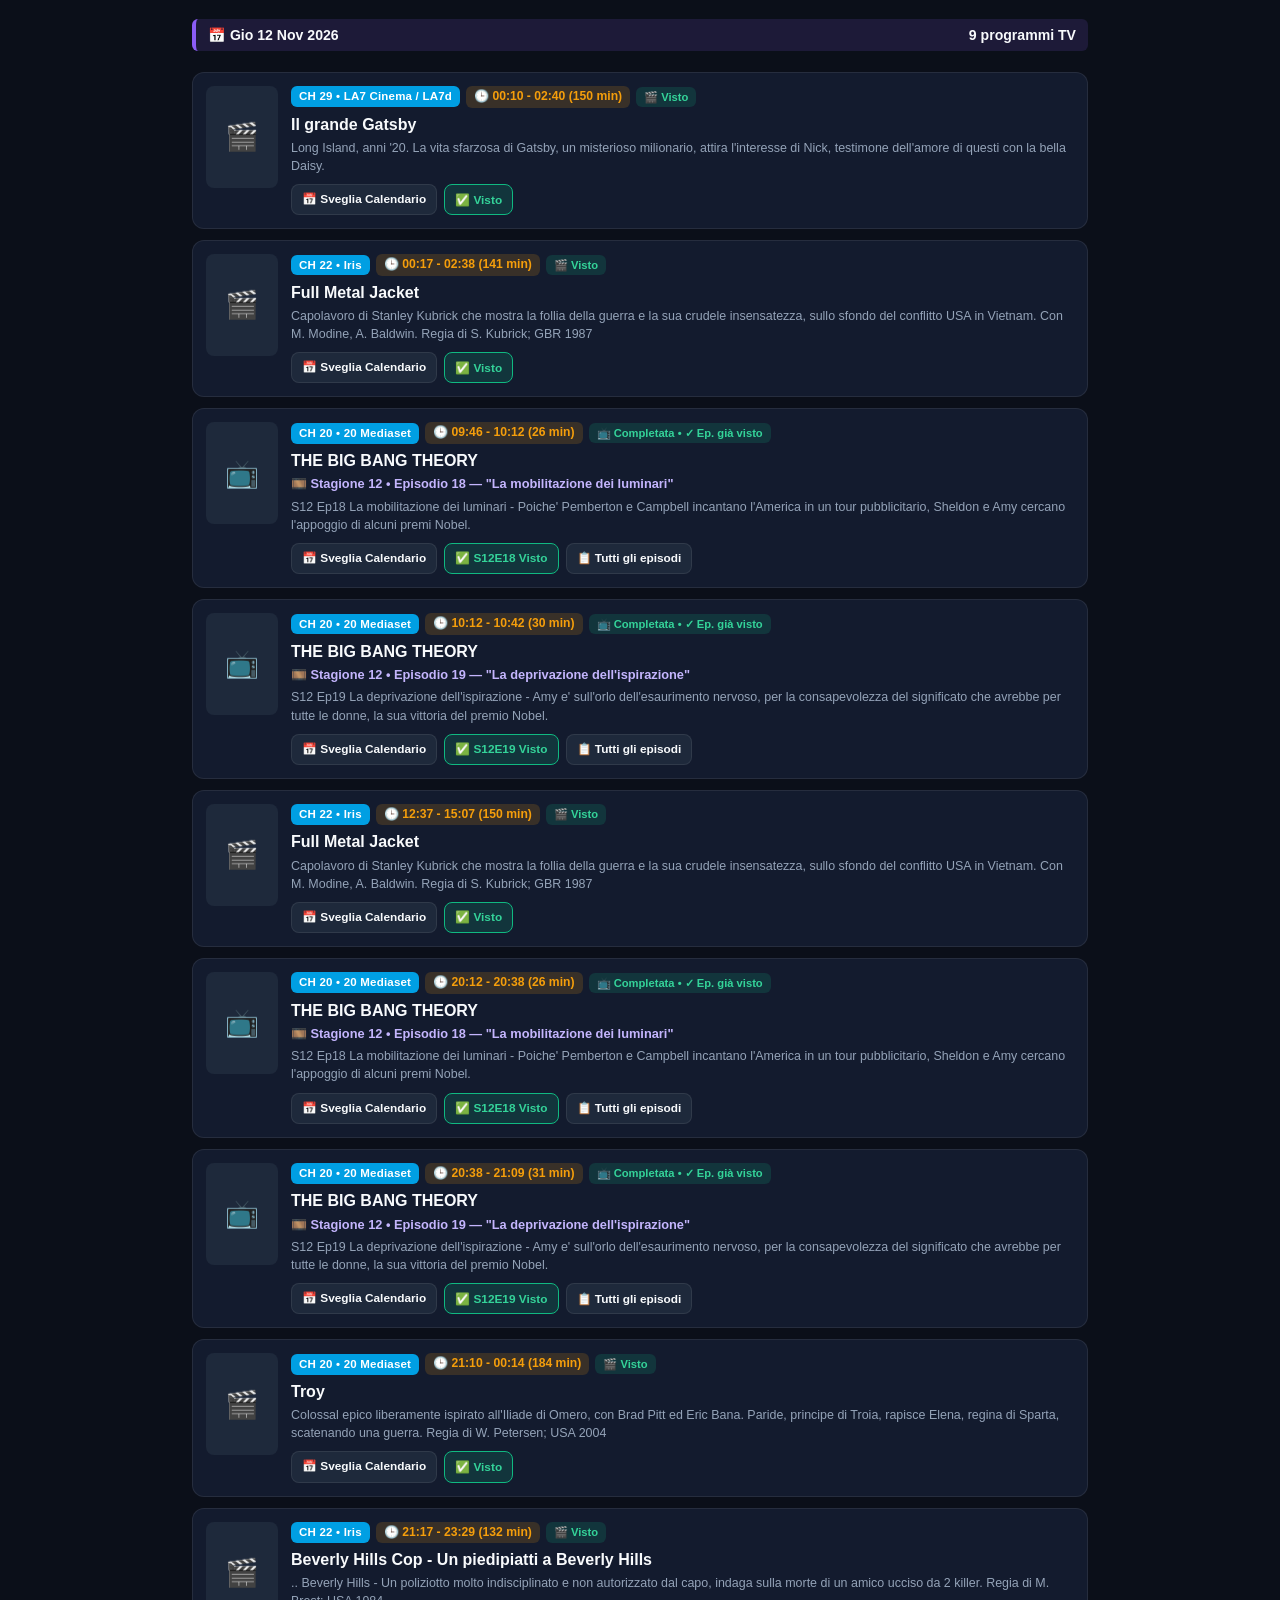
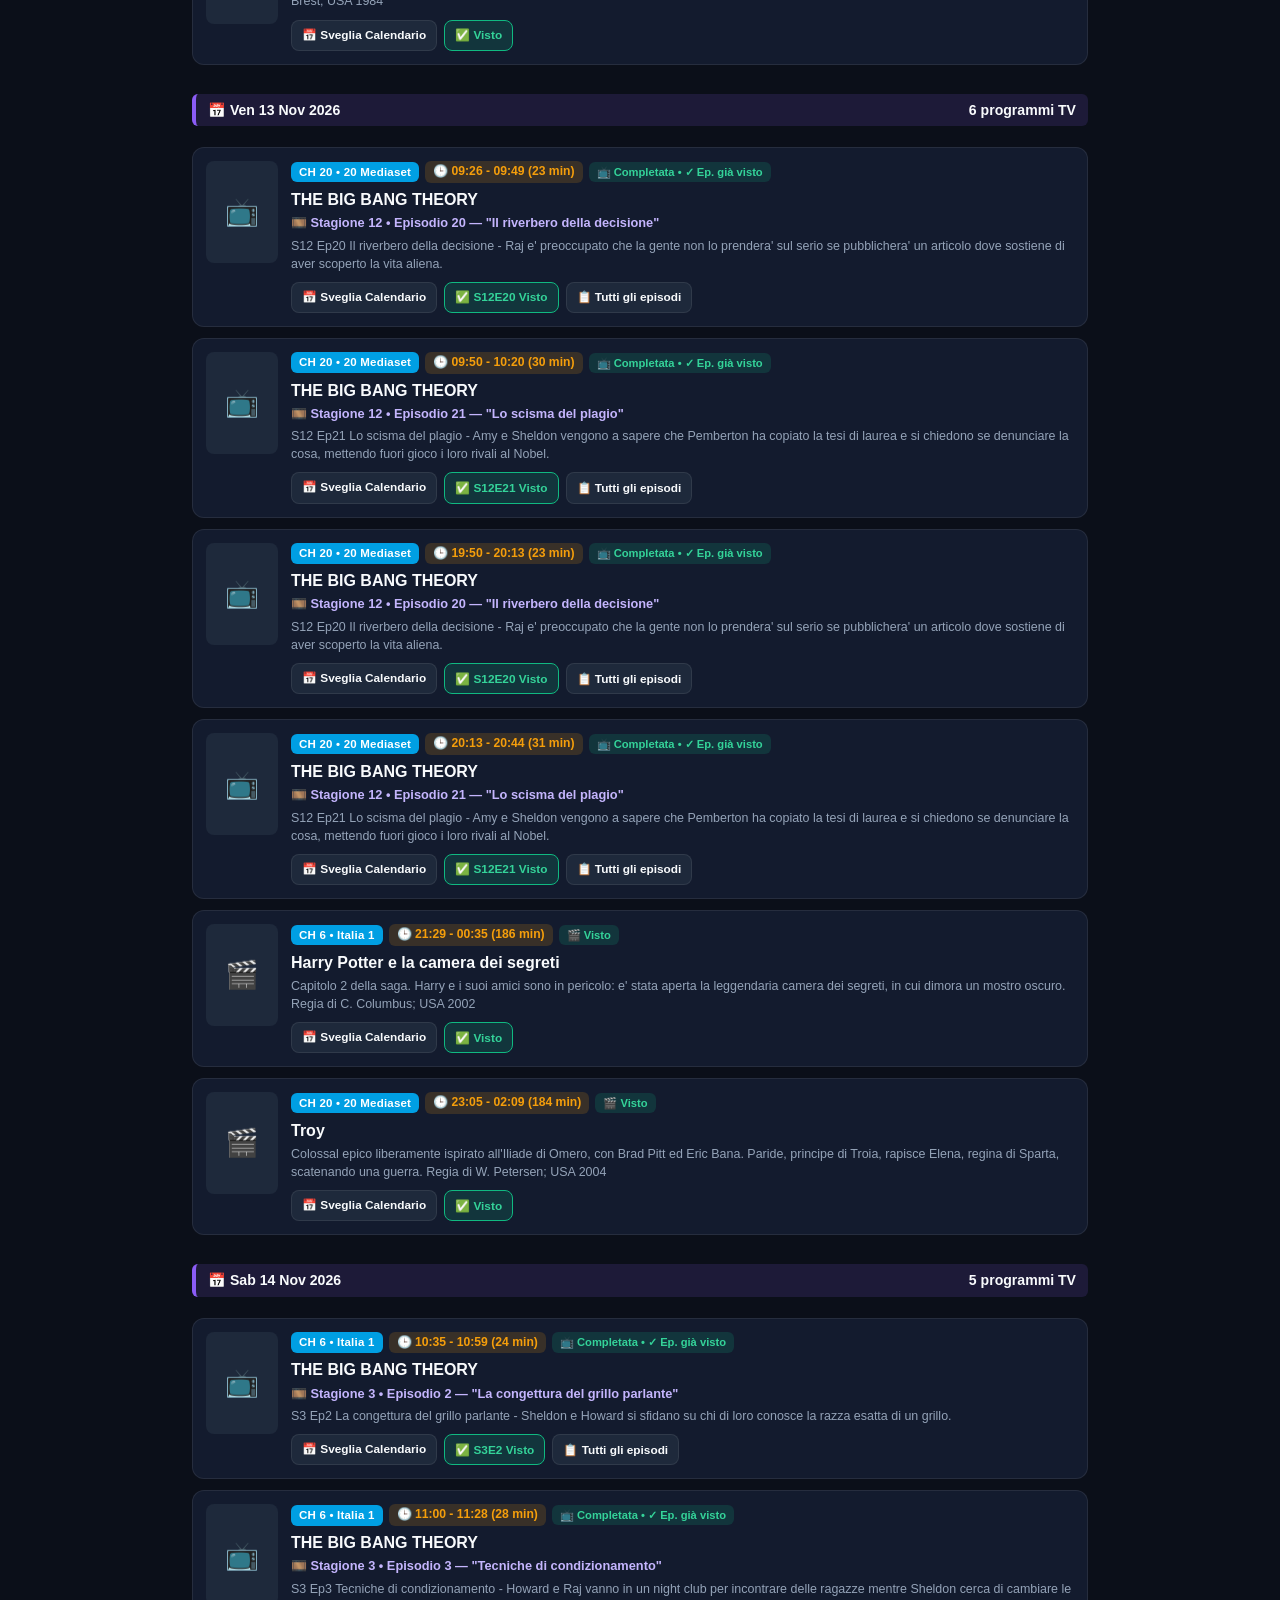
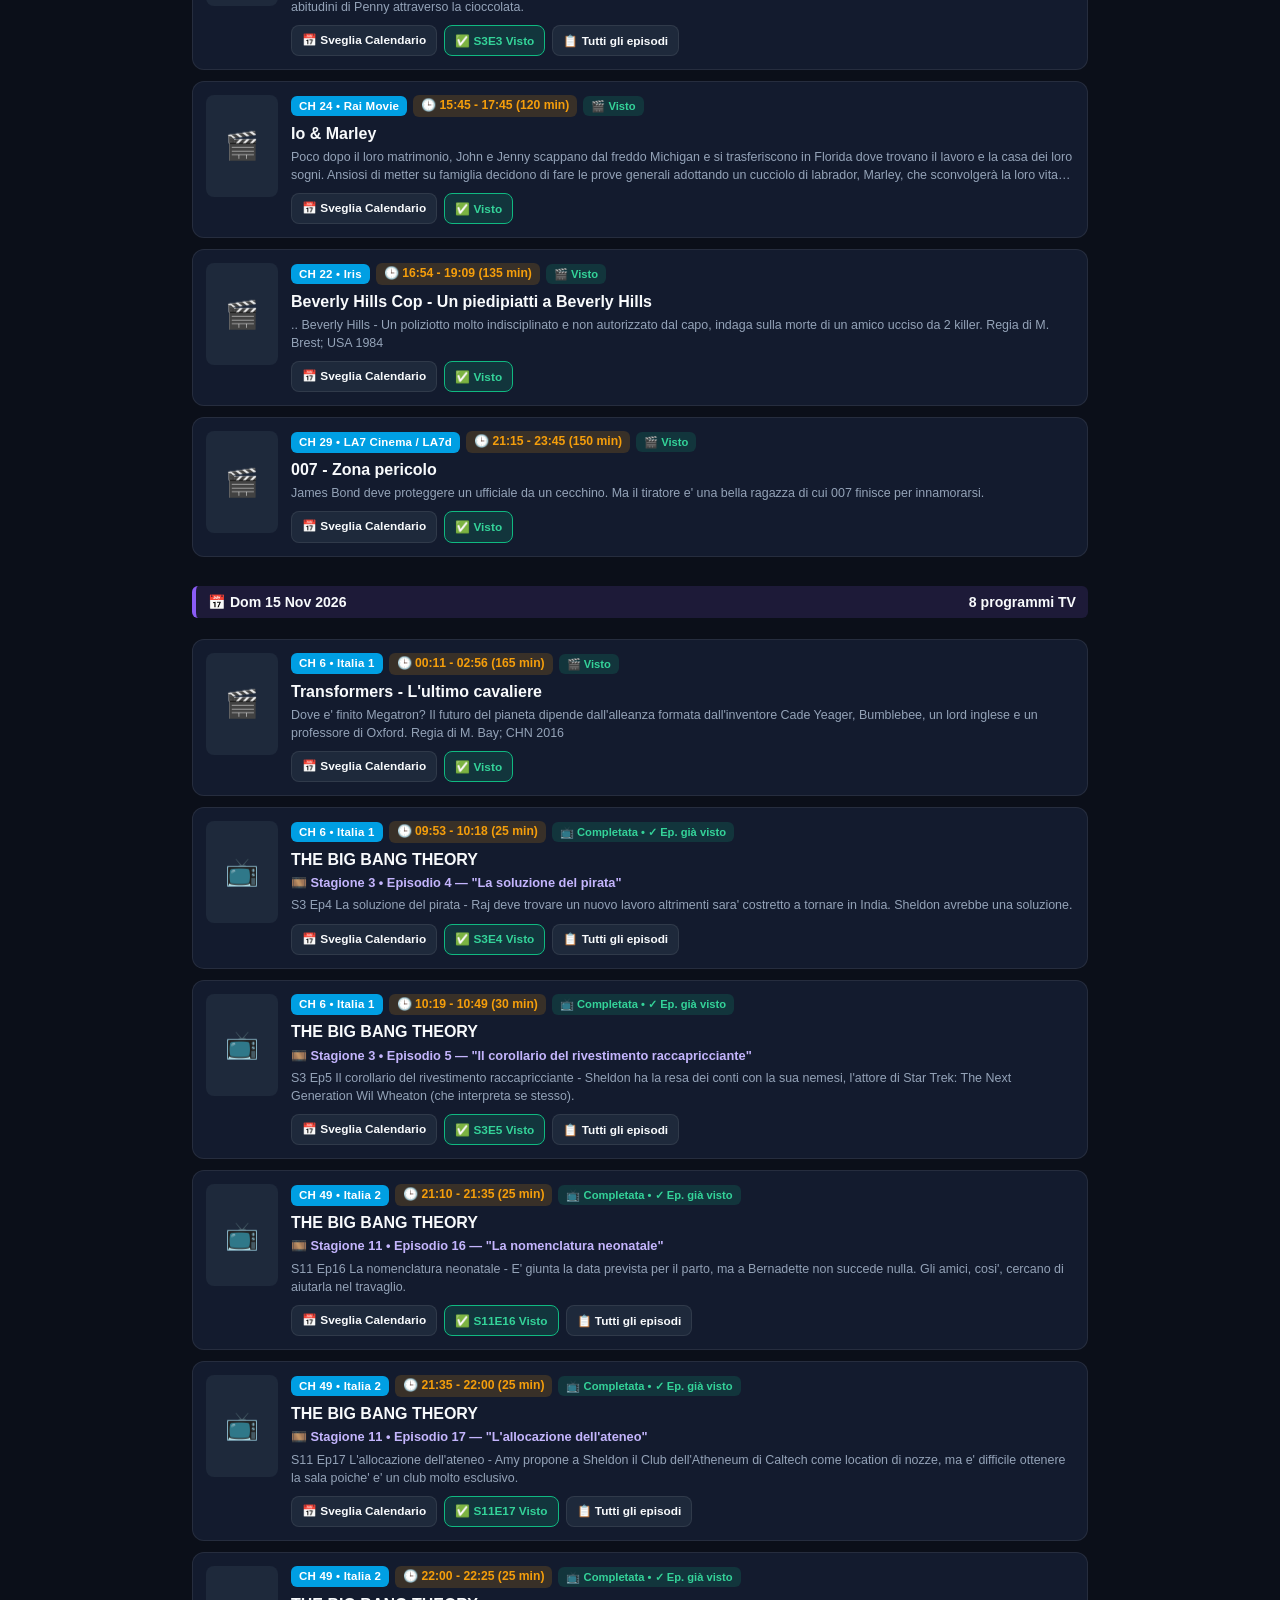
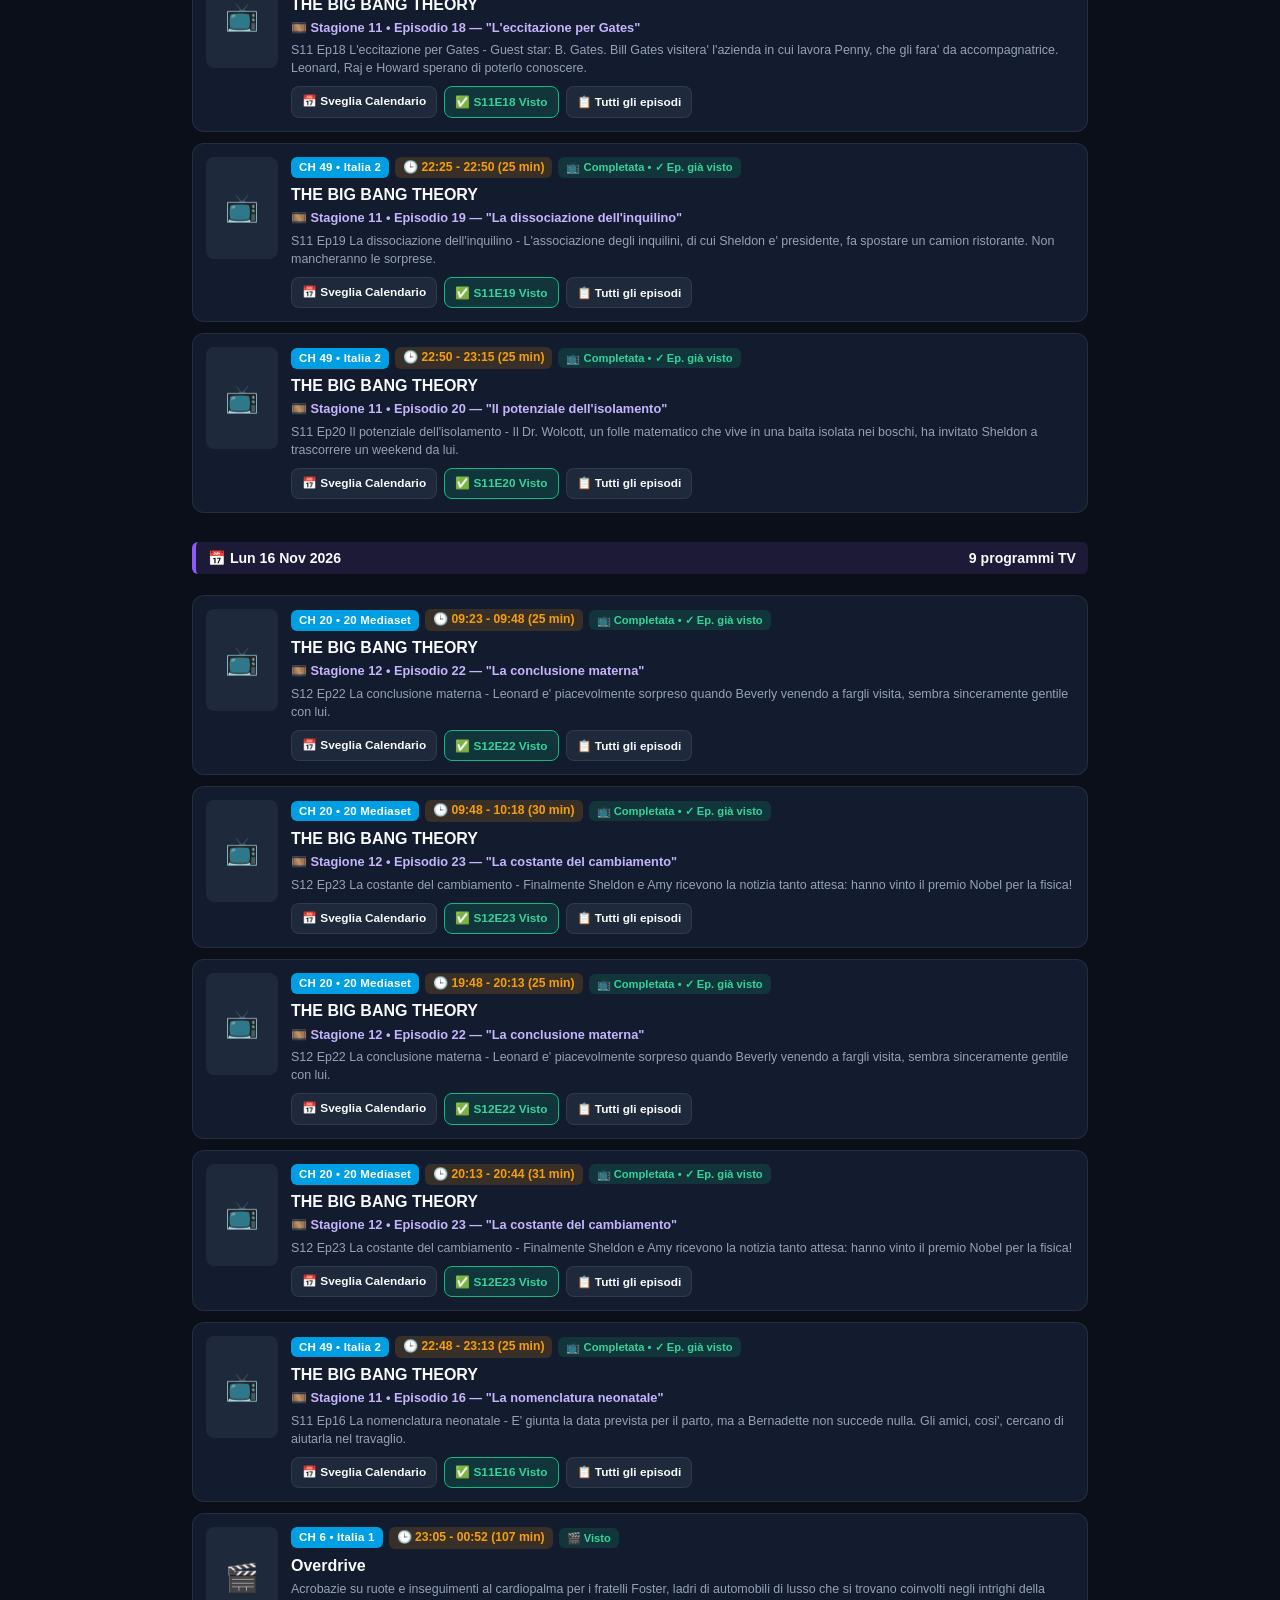
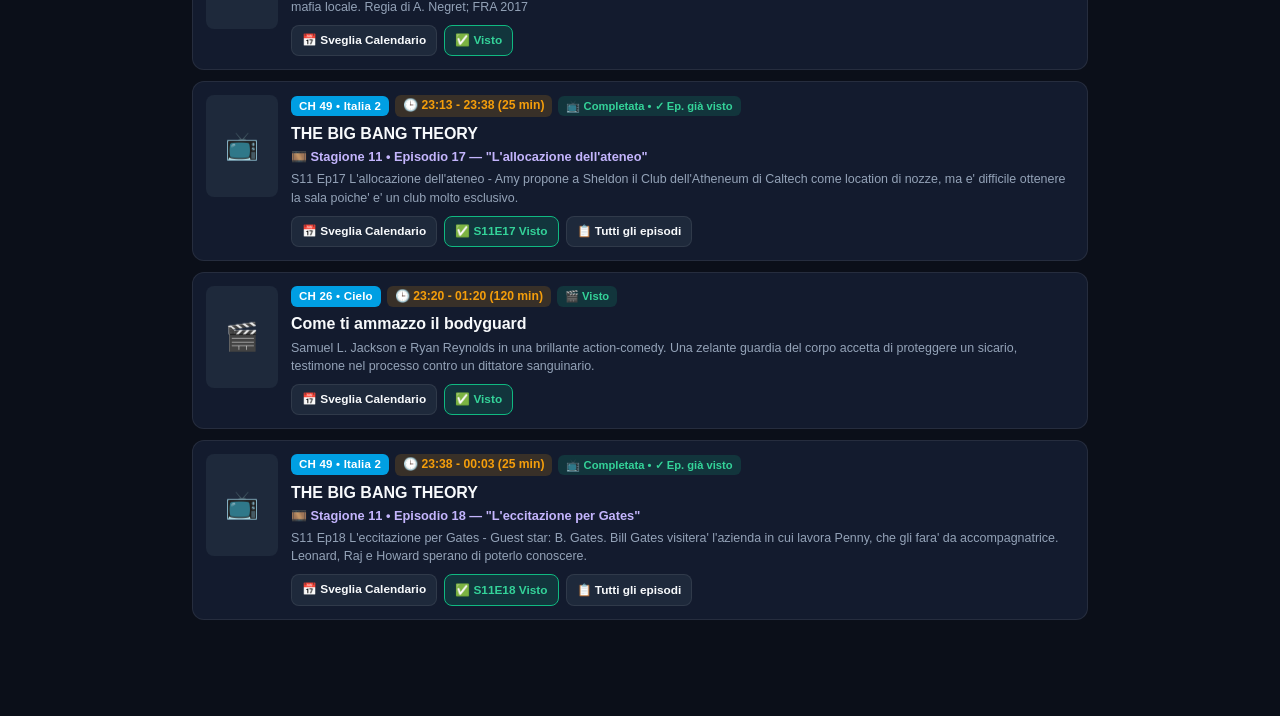
==== commit c409af2b: "Fix foreign title display: hide original title when identical, enforce country of origin language (v" ====
--- a/index.html
+++ b/index.html
@@ -11,7 +11,7 @@
   <title>NextOnTV — Film, Serie TV & Palinsesti 7 Giorni</title>
   <link rel="manifest" href="./manifest.json" />
   <link rel="icon" href="./icon.svg" type="image/svg+xml" />
-  <link rel="stylesheet" href="./styles.css?v=44" />
+  <link rel="stylesheet" href="./styles.css?v=46" />
 </head>
 
 <body>
@@ -589,7 +589,7 @@
   </div>
 
   <div id="toast-container" class="toast-container"></div>
-  <script src="./app.js?v=44"></script>
+  <script src="./app.js?v=46"></script>
 </body>
 
 </html>
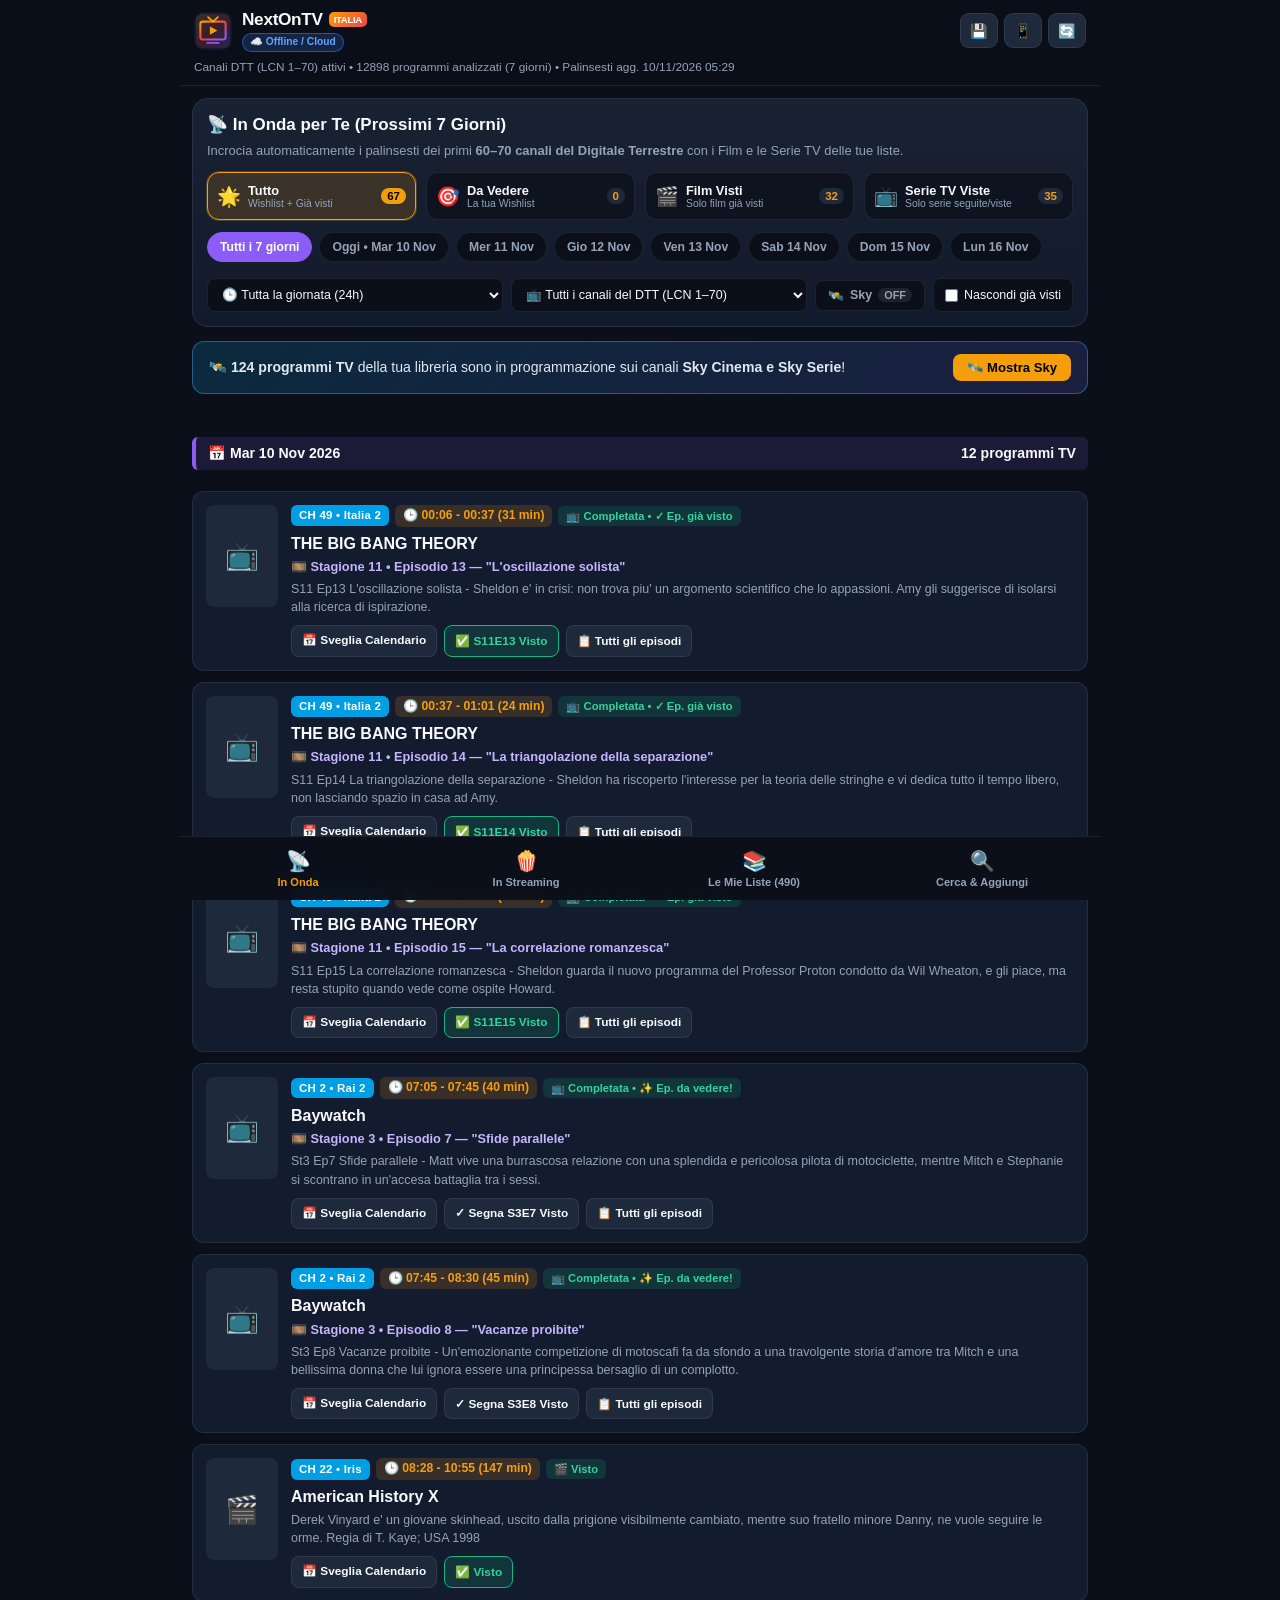
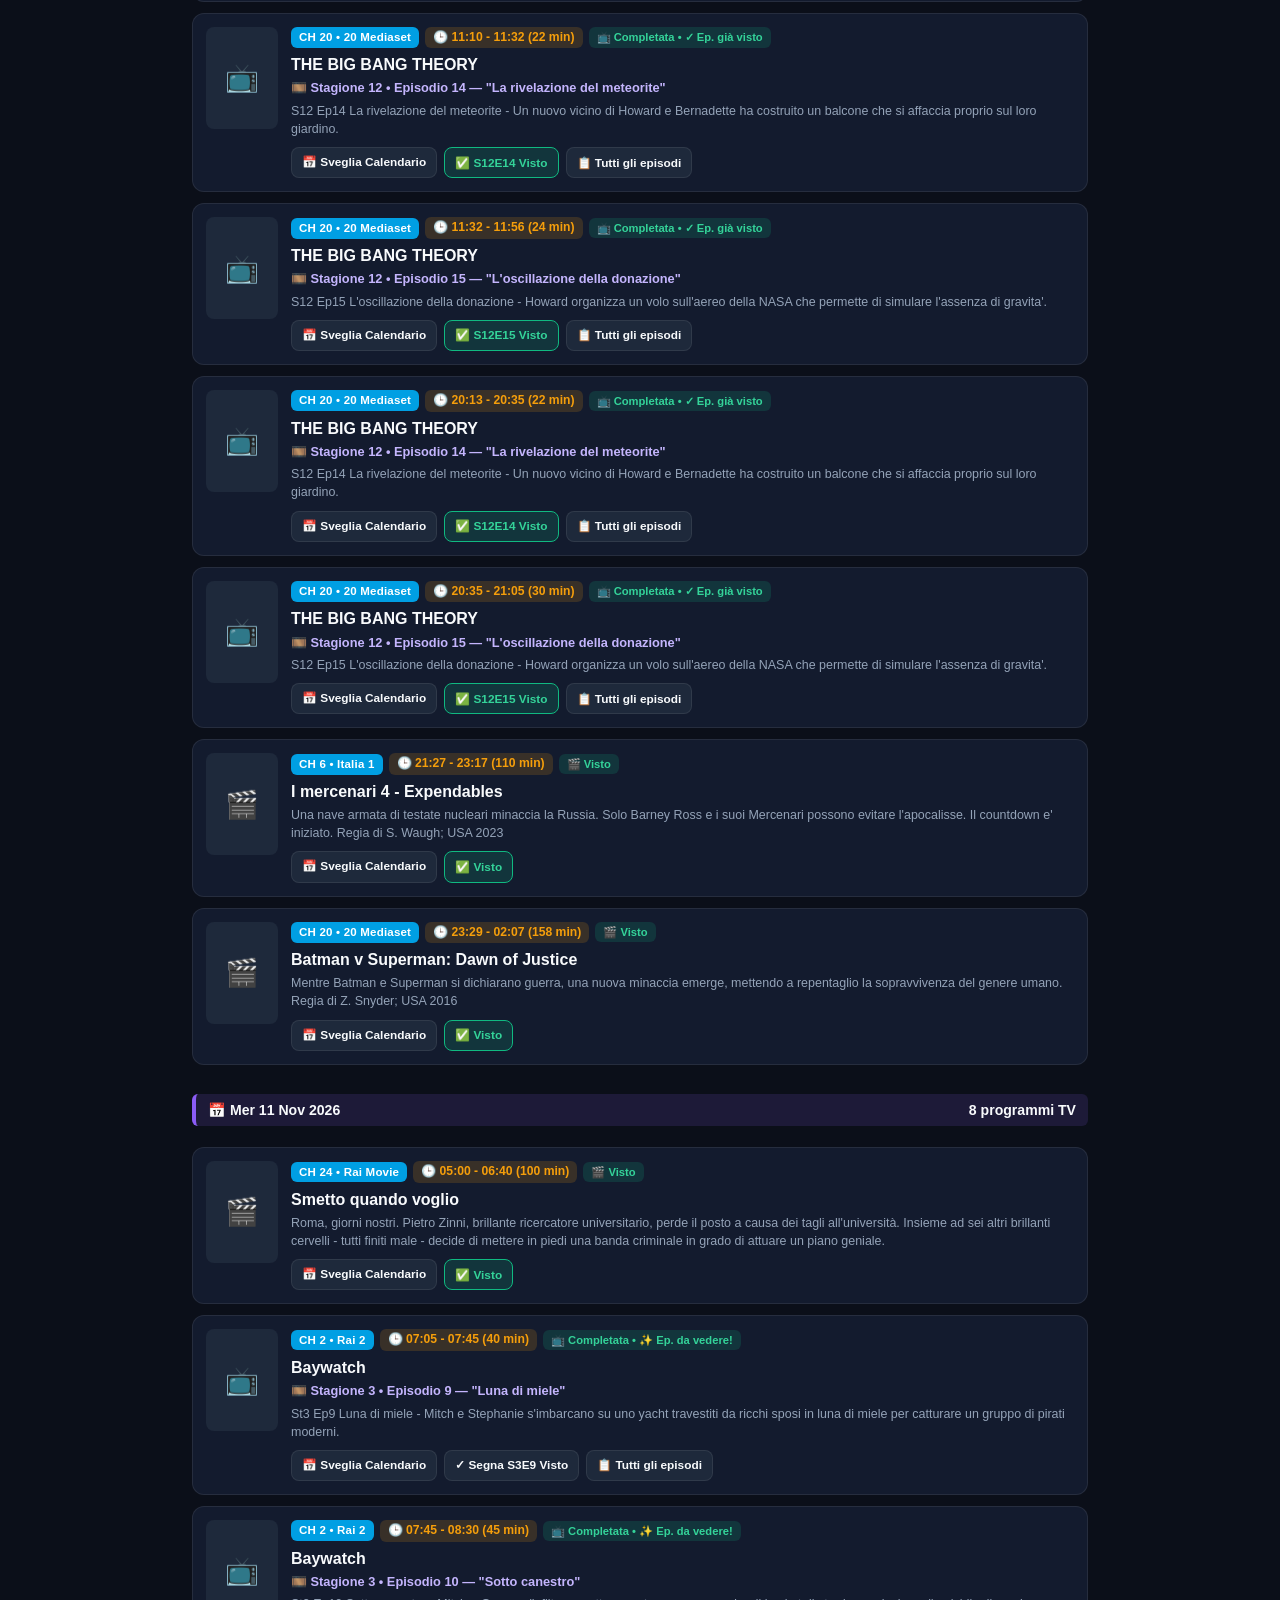
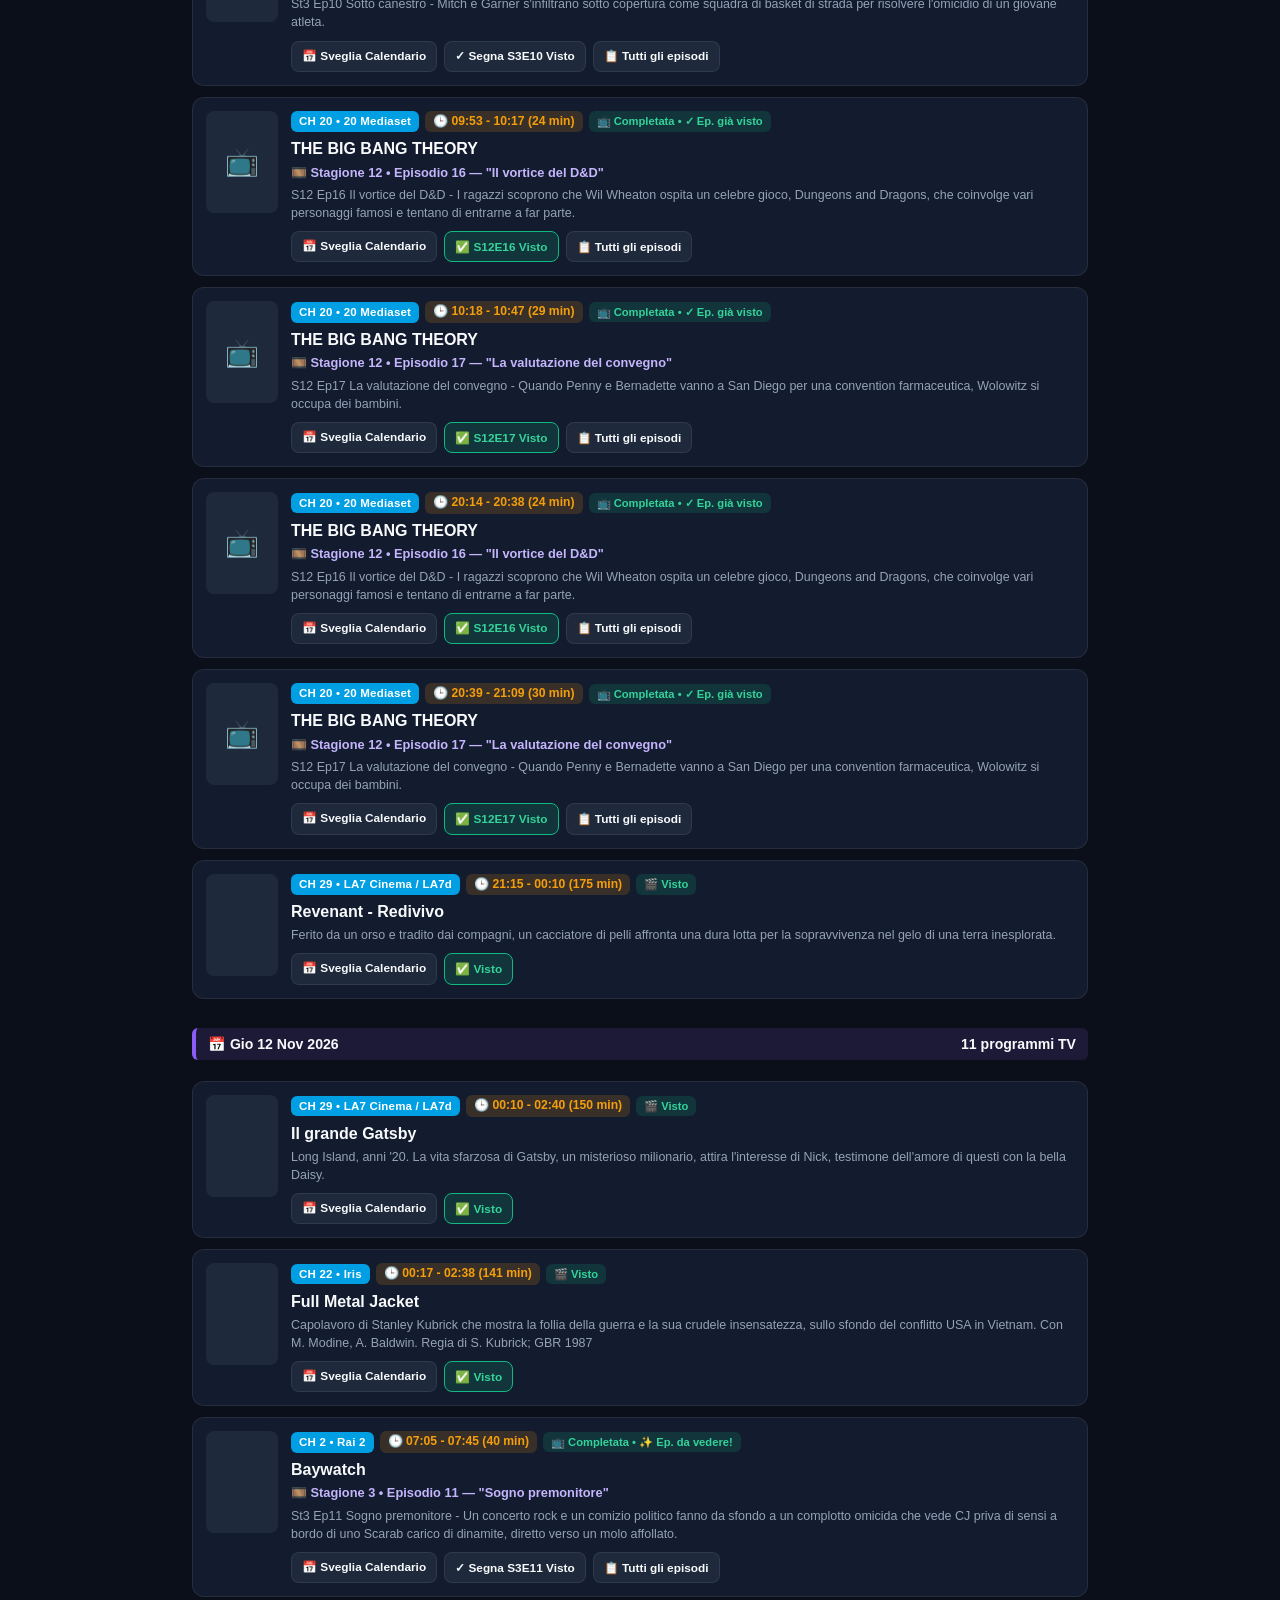
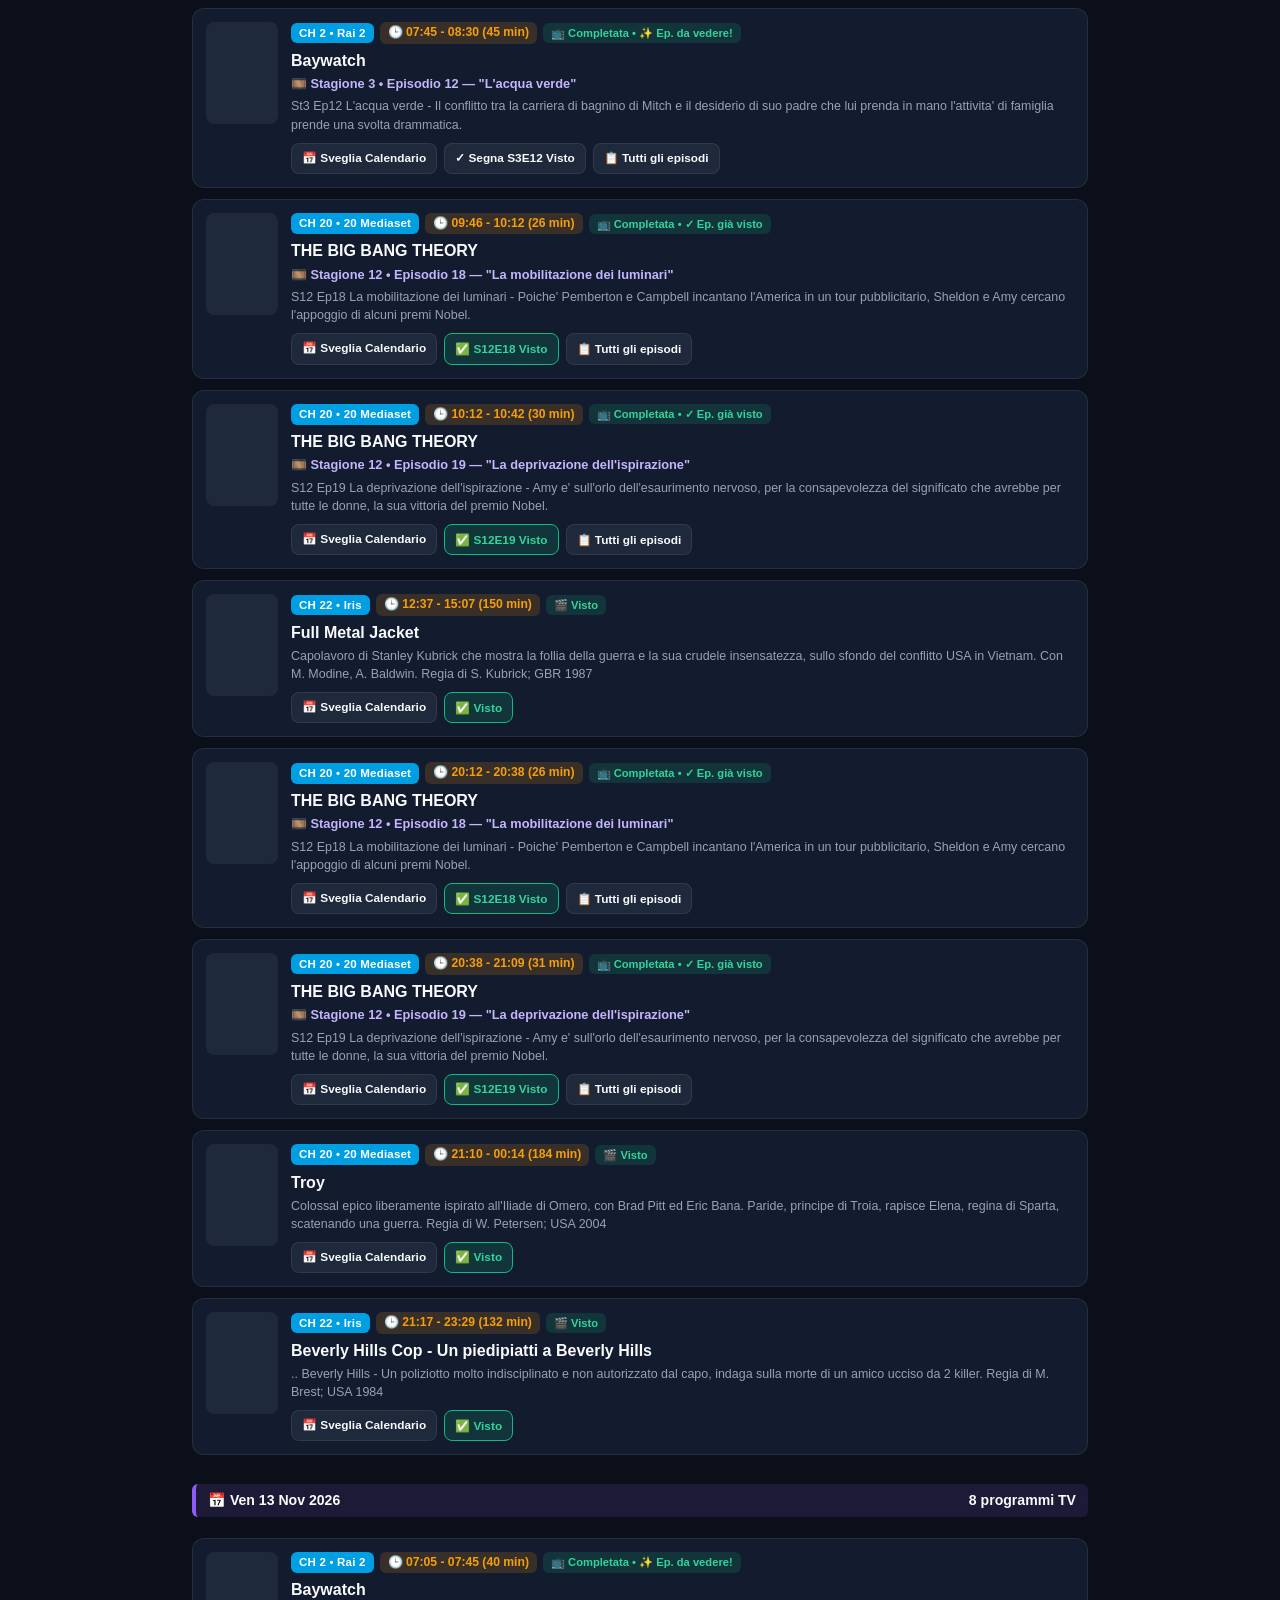
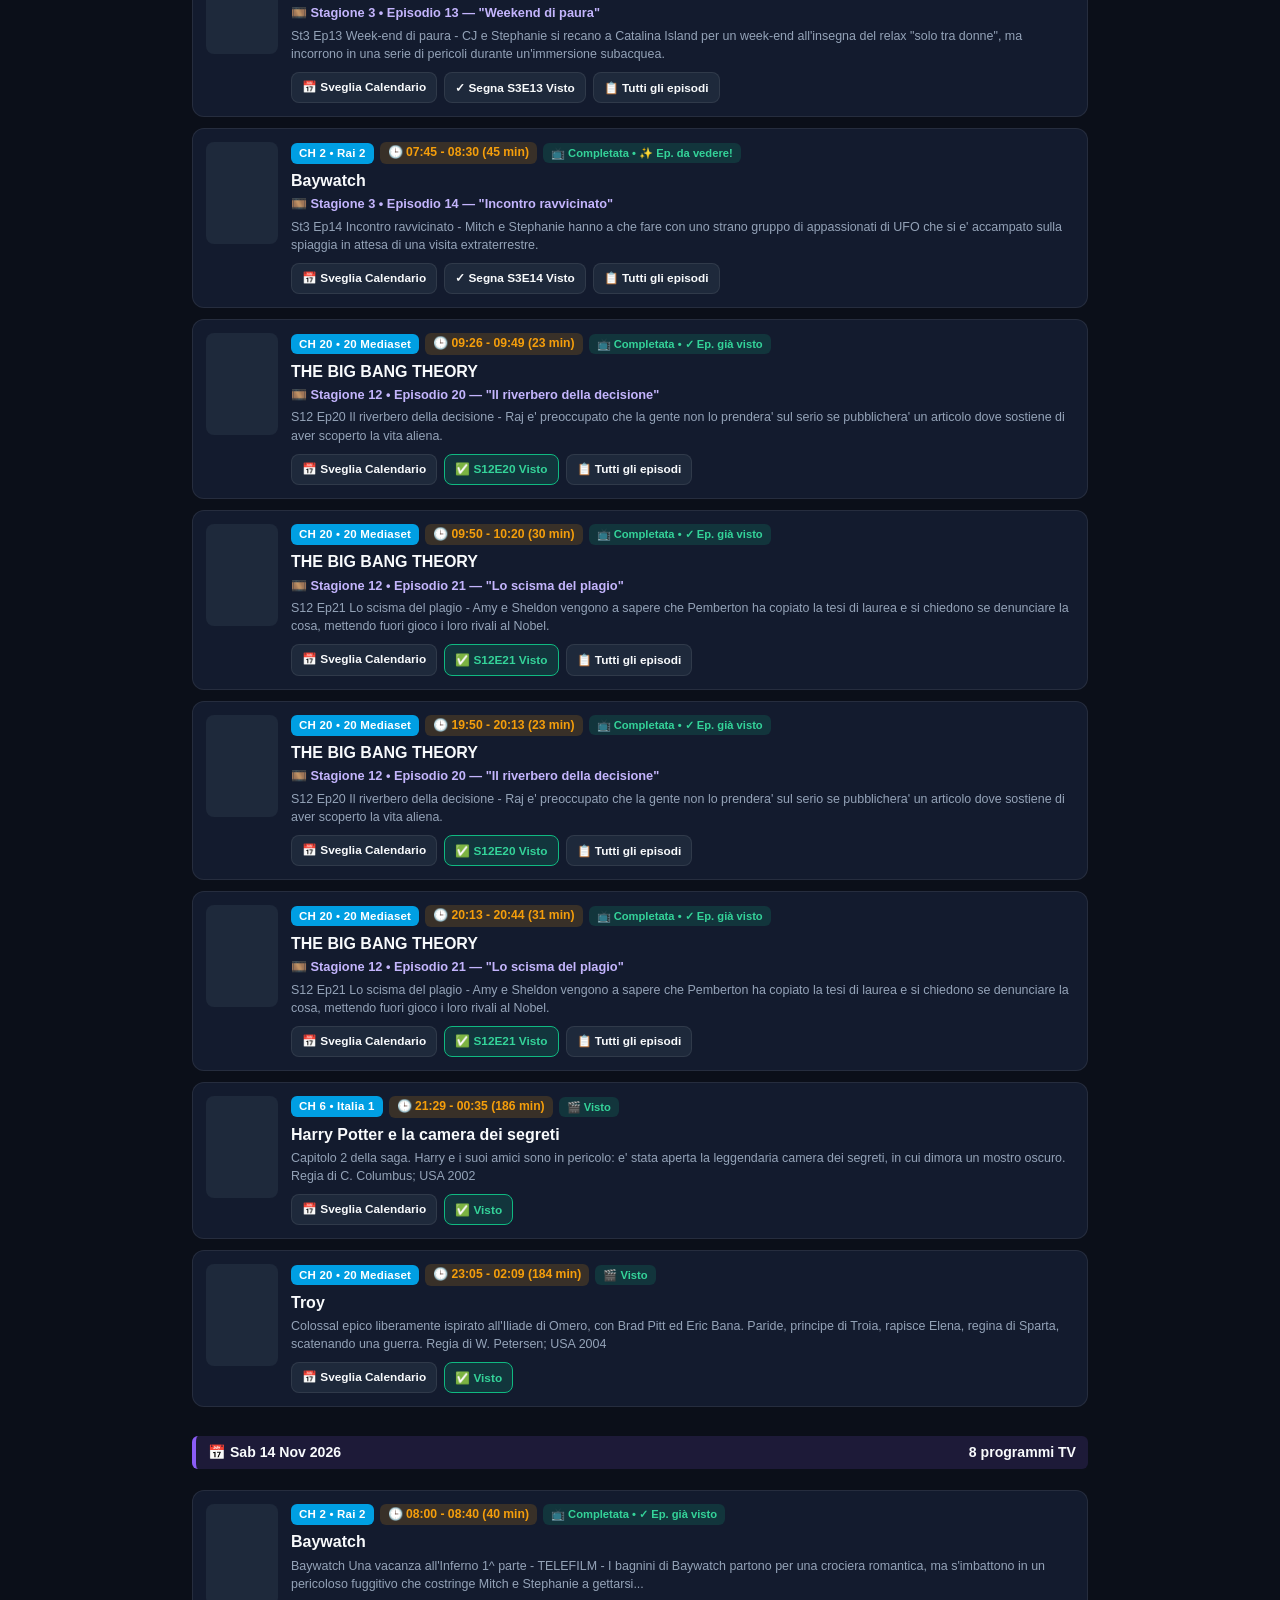
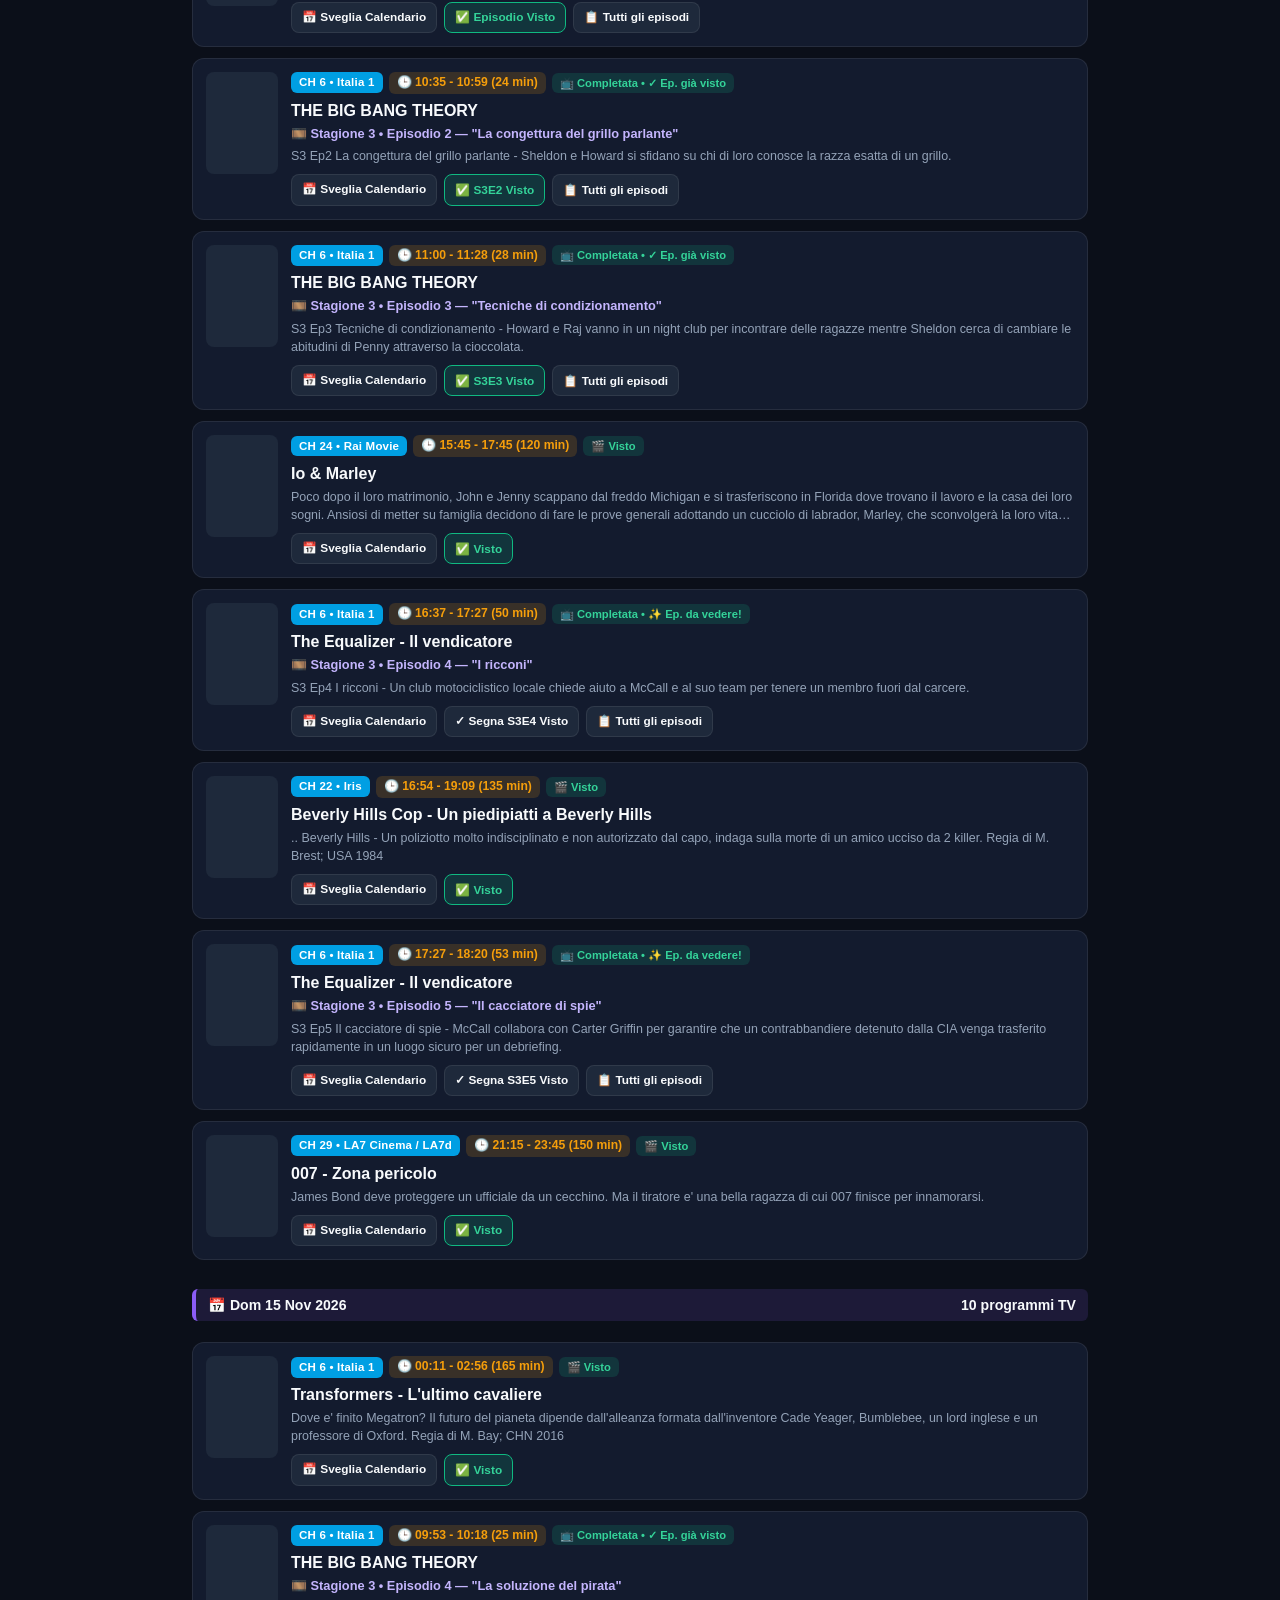
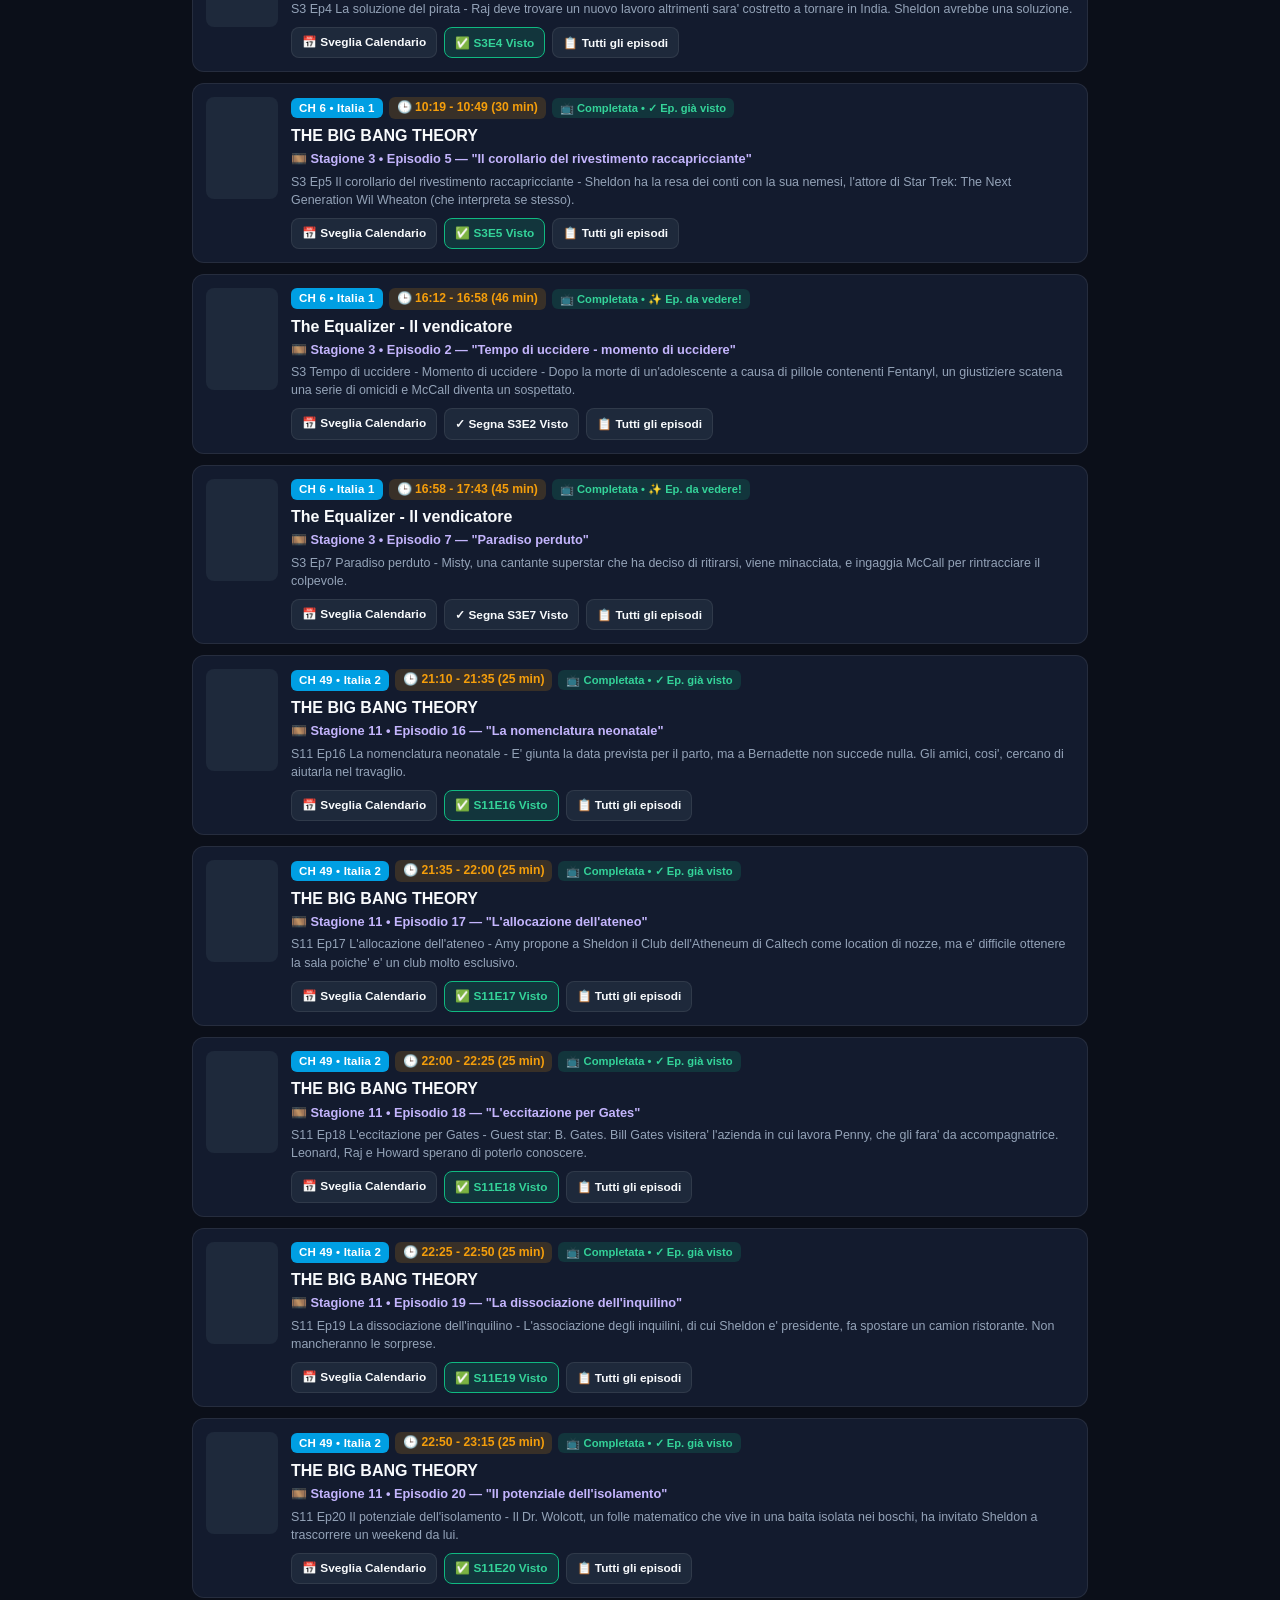
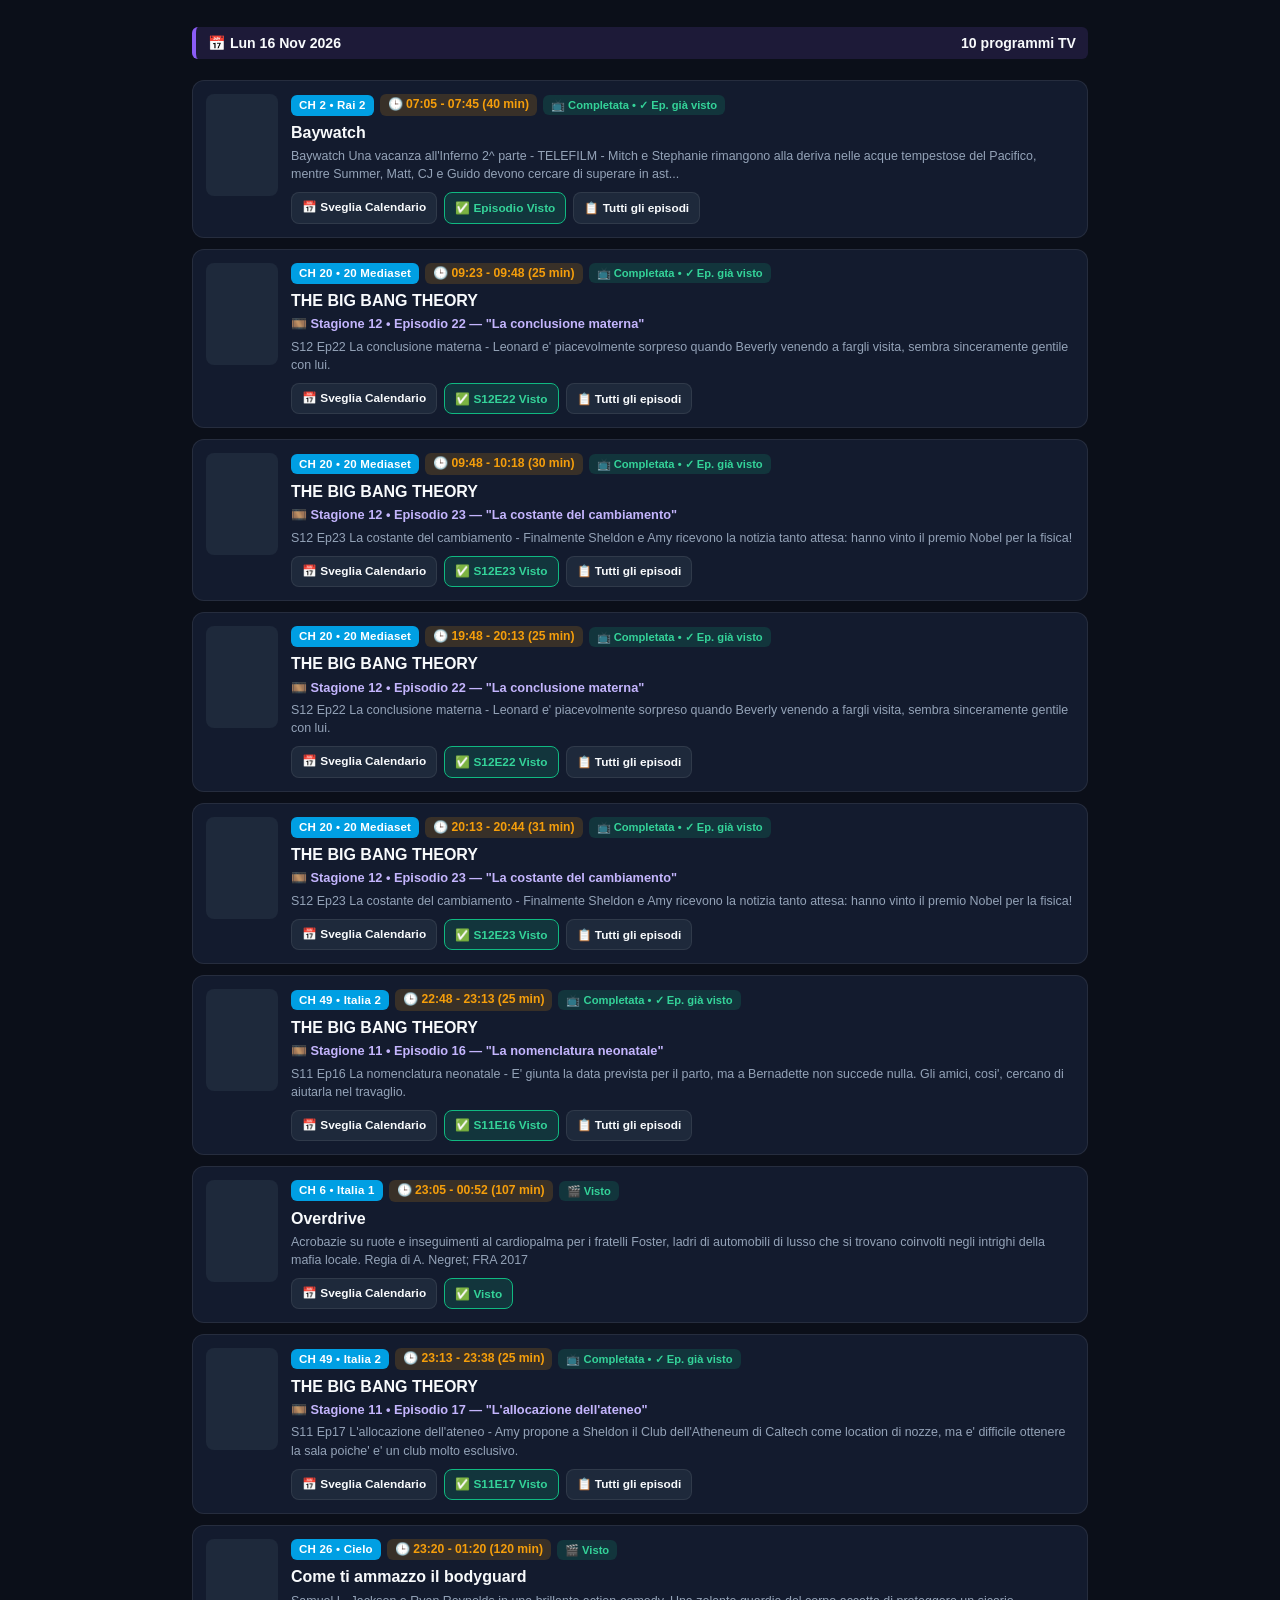
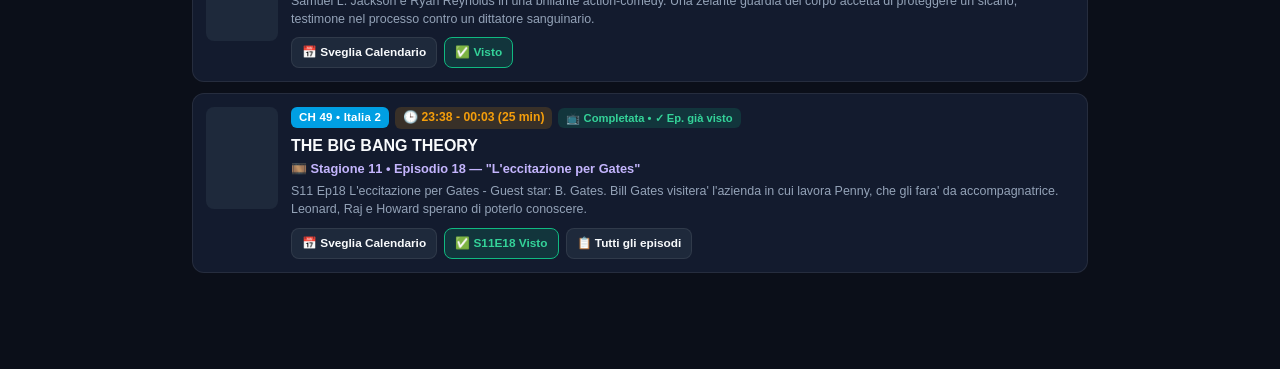
==== commit 8f2e6b3b: "Fix channel filter dropdown and improve EPG matching with leet and Sky banner (v47)" ====
--- a/index.html
+++ b/index.html
@@ -589,7 +589,7 @@
   </div>
 
   <div id="toast-container" class="toast-container"></div>
-  <script src="./app.js?v=46"></script>
+  <script src="./app.js?v=47"></script>
 </body>
 
 </html>
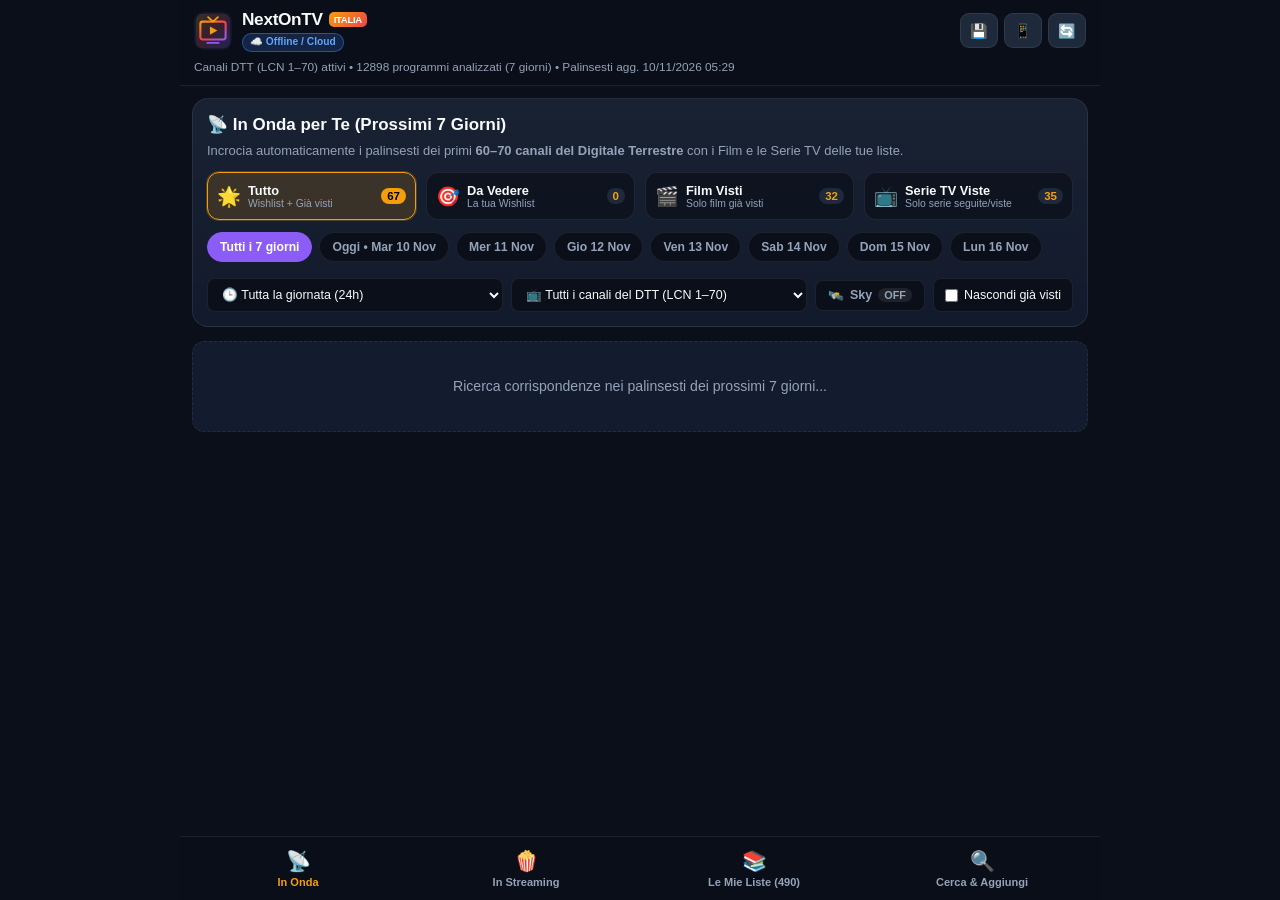
==== commit f7beefb8: "Update index.html" ====
--- a/index.html
+++ b/index.html
@@ -325,10 +325,6 @@
               <option value="cards" selected>🃏 Vista: Schede complete</option>
               <option value="compact">📋 Vista: Solo elenco titoli</option>
             </select>
-            <button type="button" class="btn-secondary btn-sm" id="btn-refresh-posters-toolbar"
-              title="Aggiorna le locandine dei film e serie TV con le versioni ufficiali in alta definizione">
-              🎨 Aggiorna Locandine
-            </button>
             <input type="search" id="lib-filter-input" class="search-inline"
               placeholder="Filtra tra i titoli già salvati..." />
           </div>
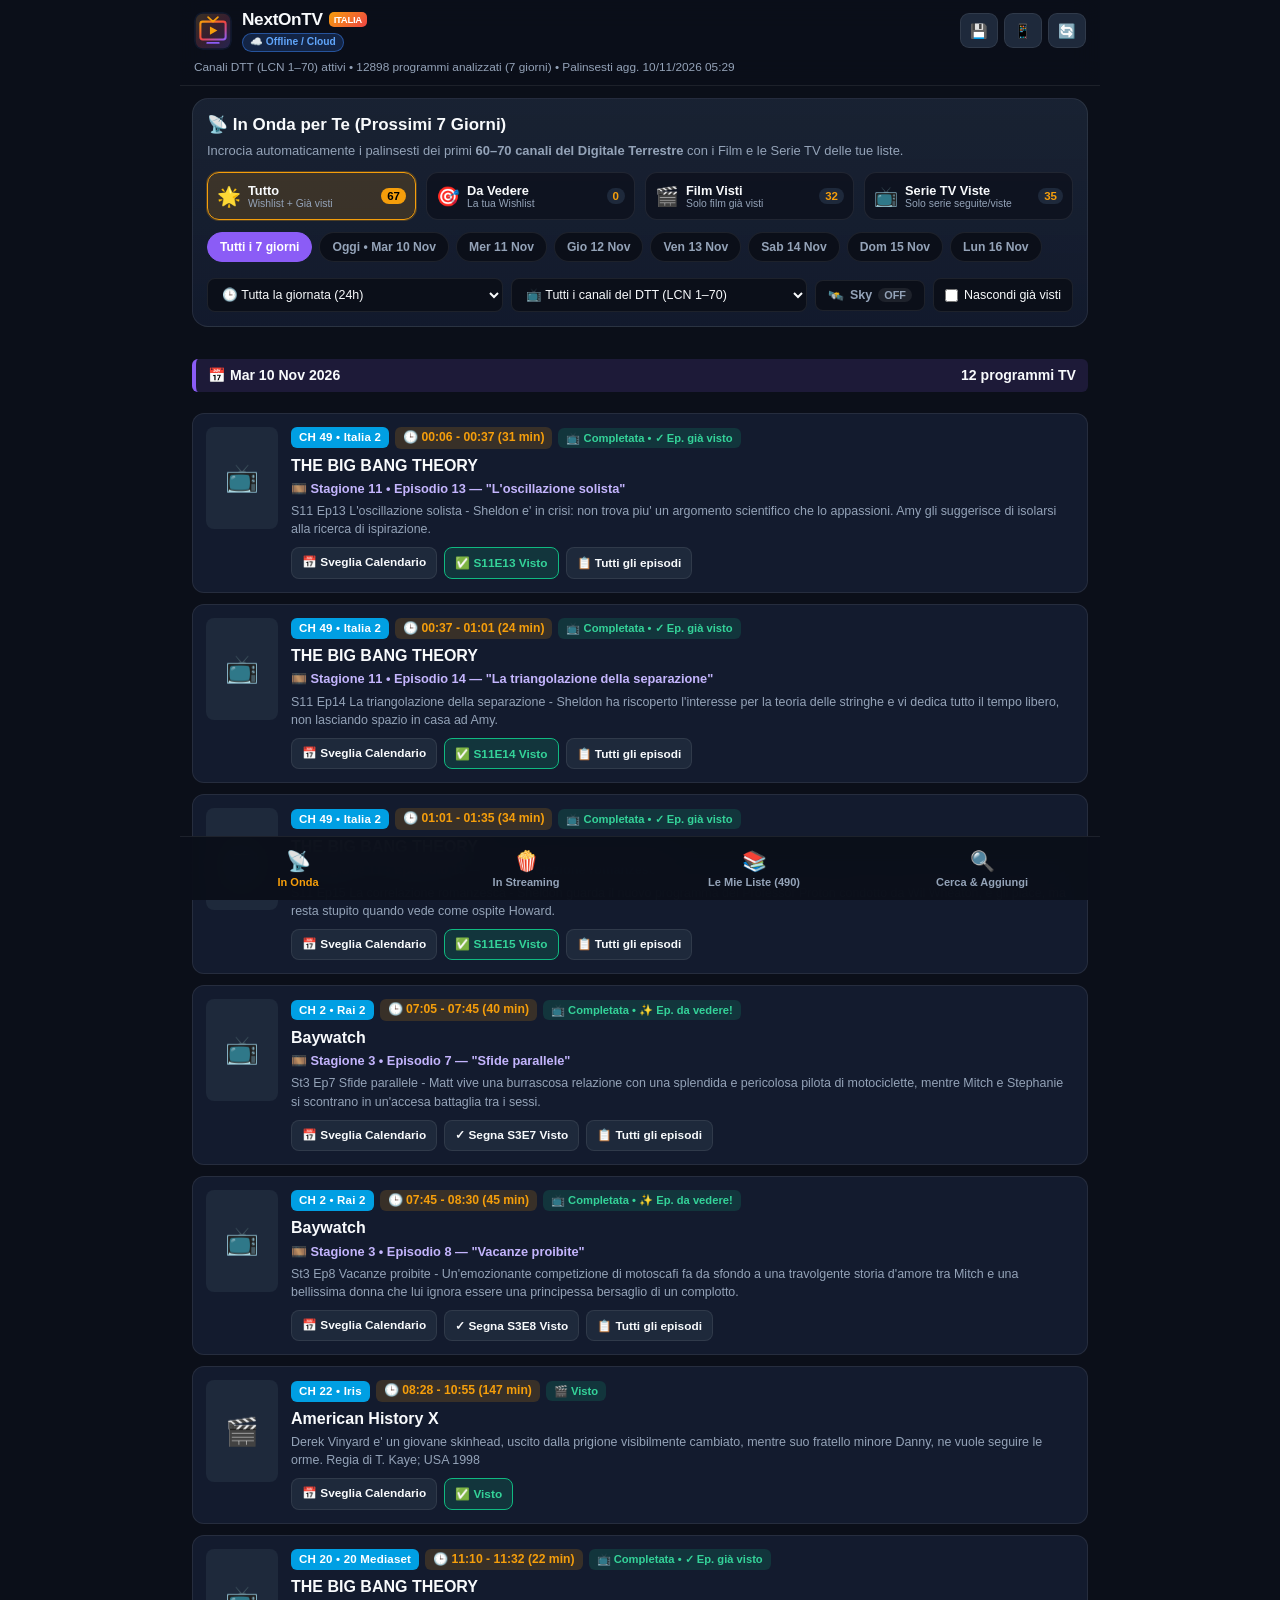
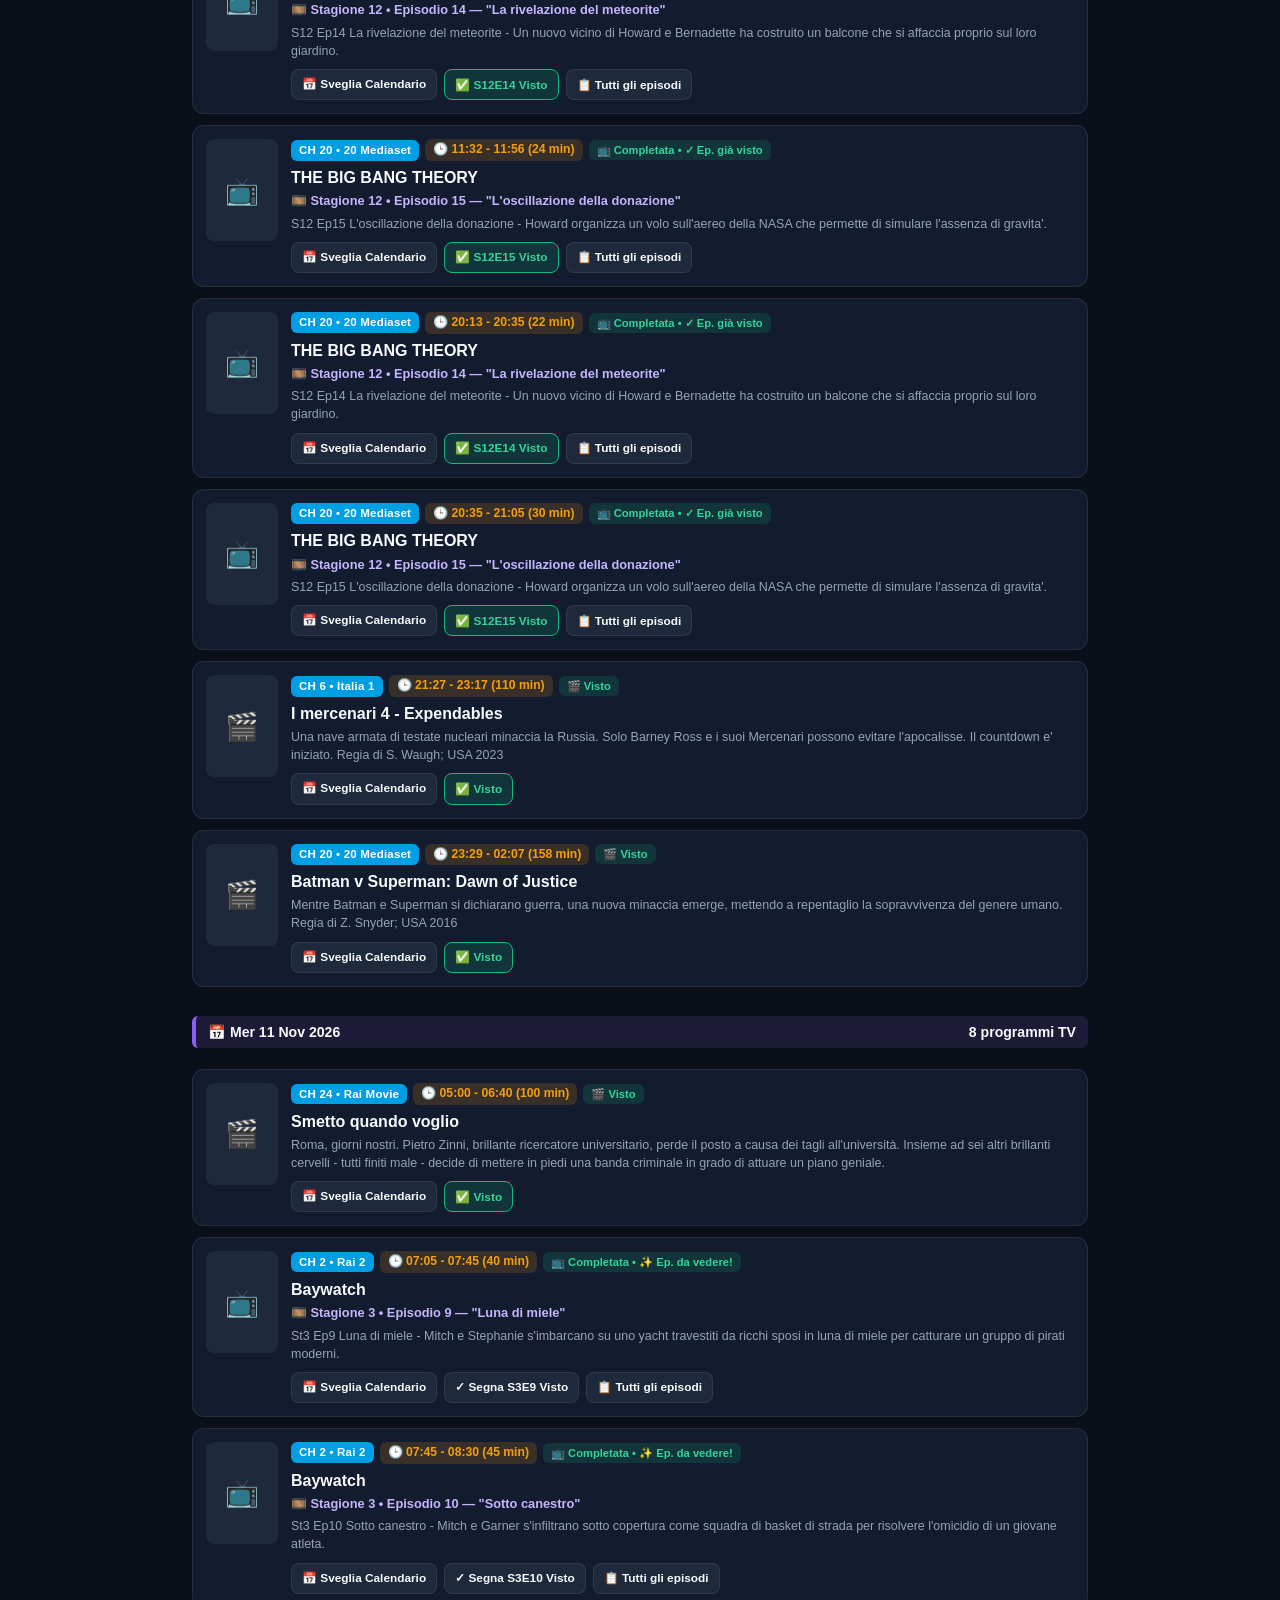
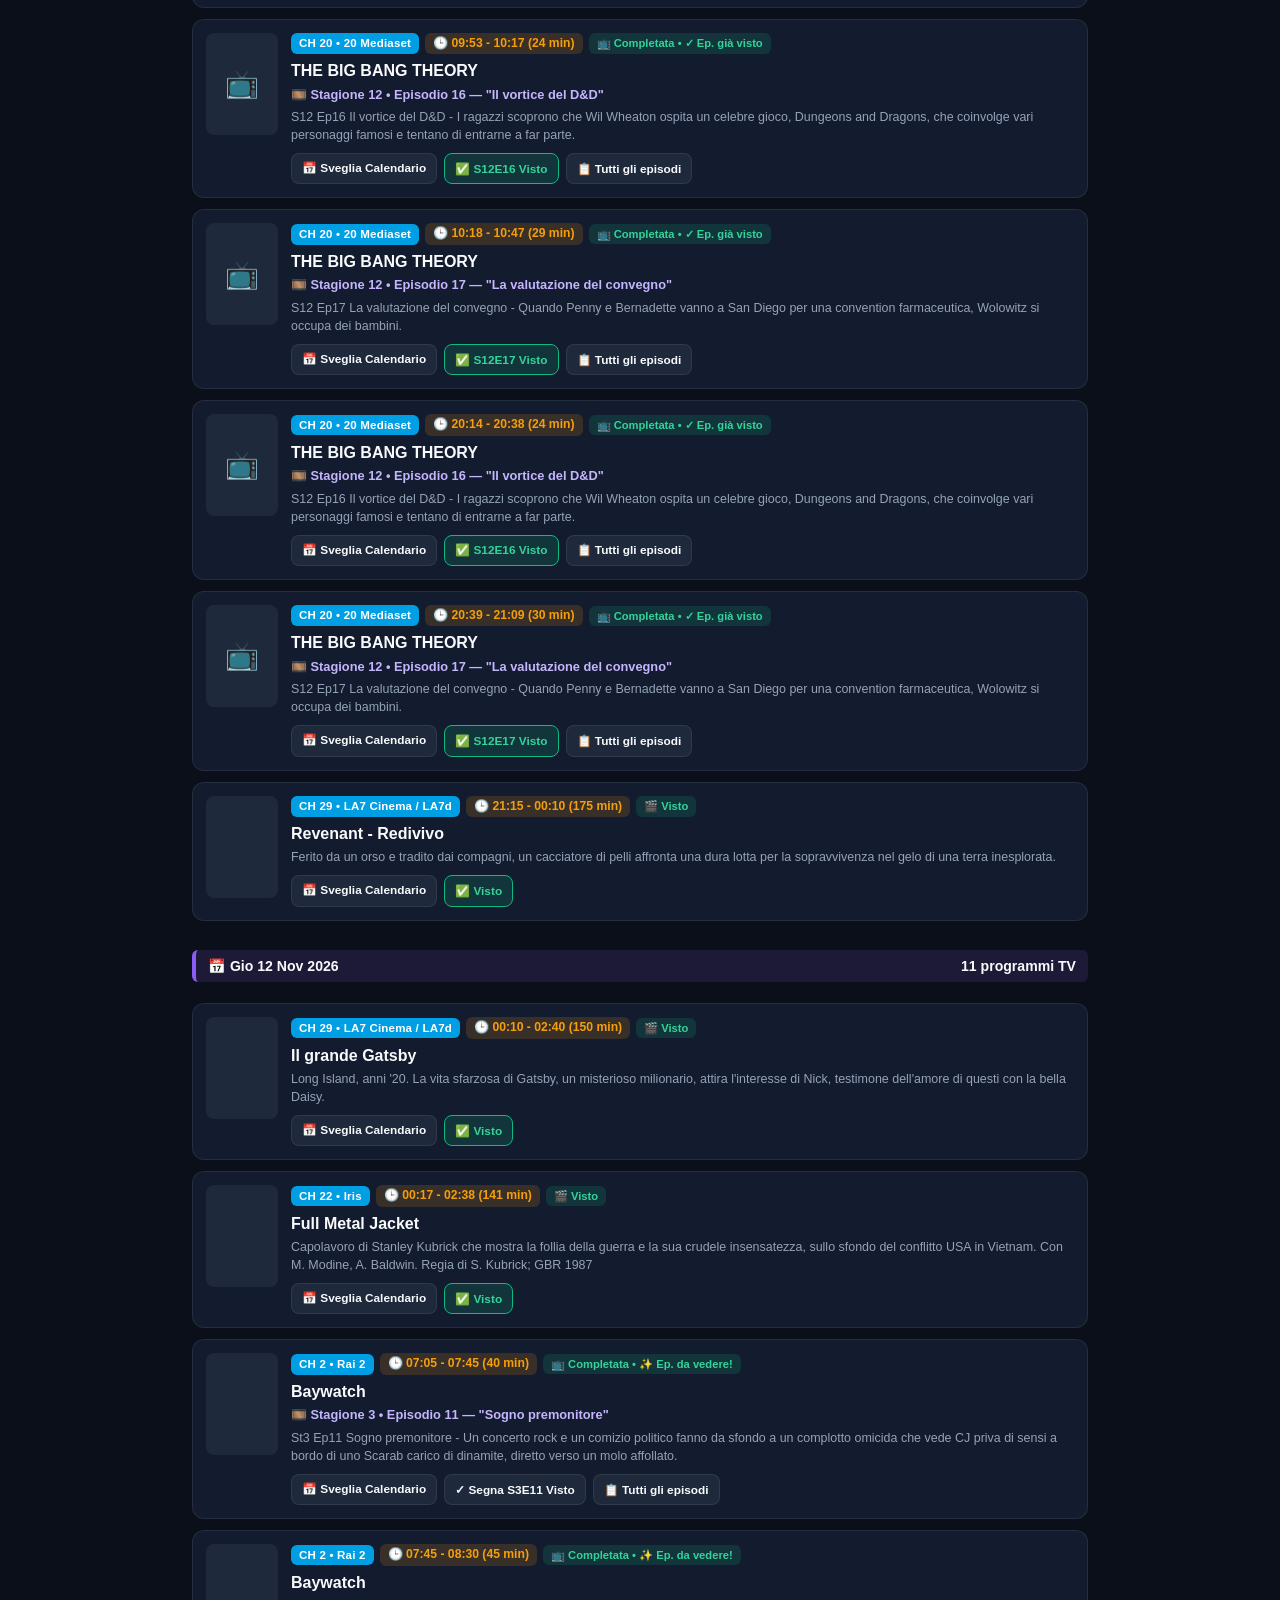
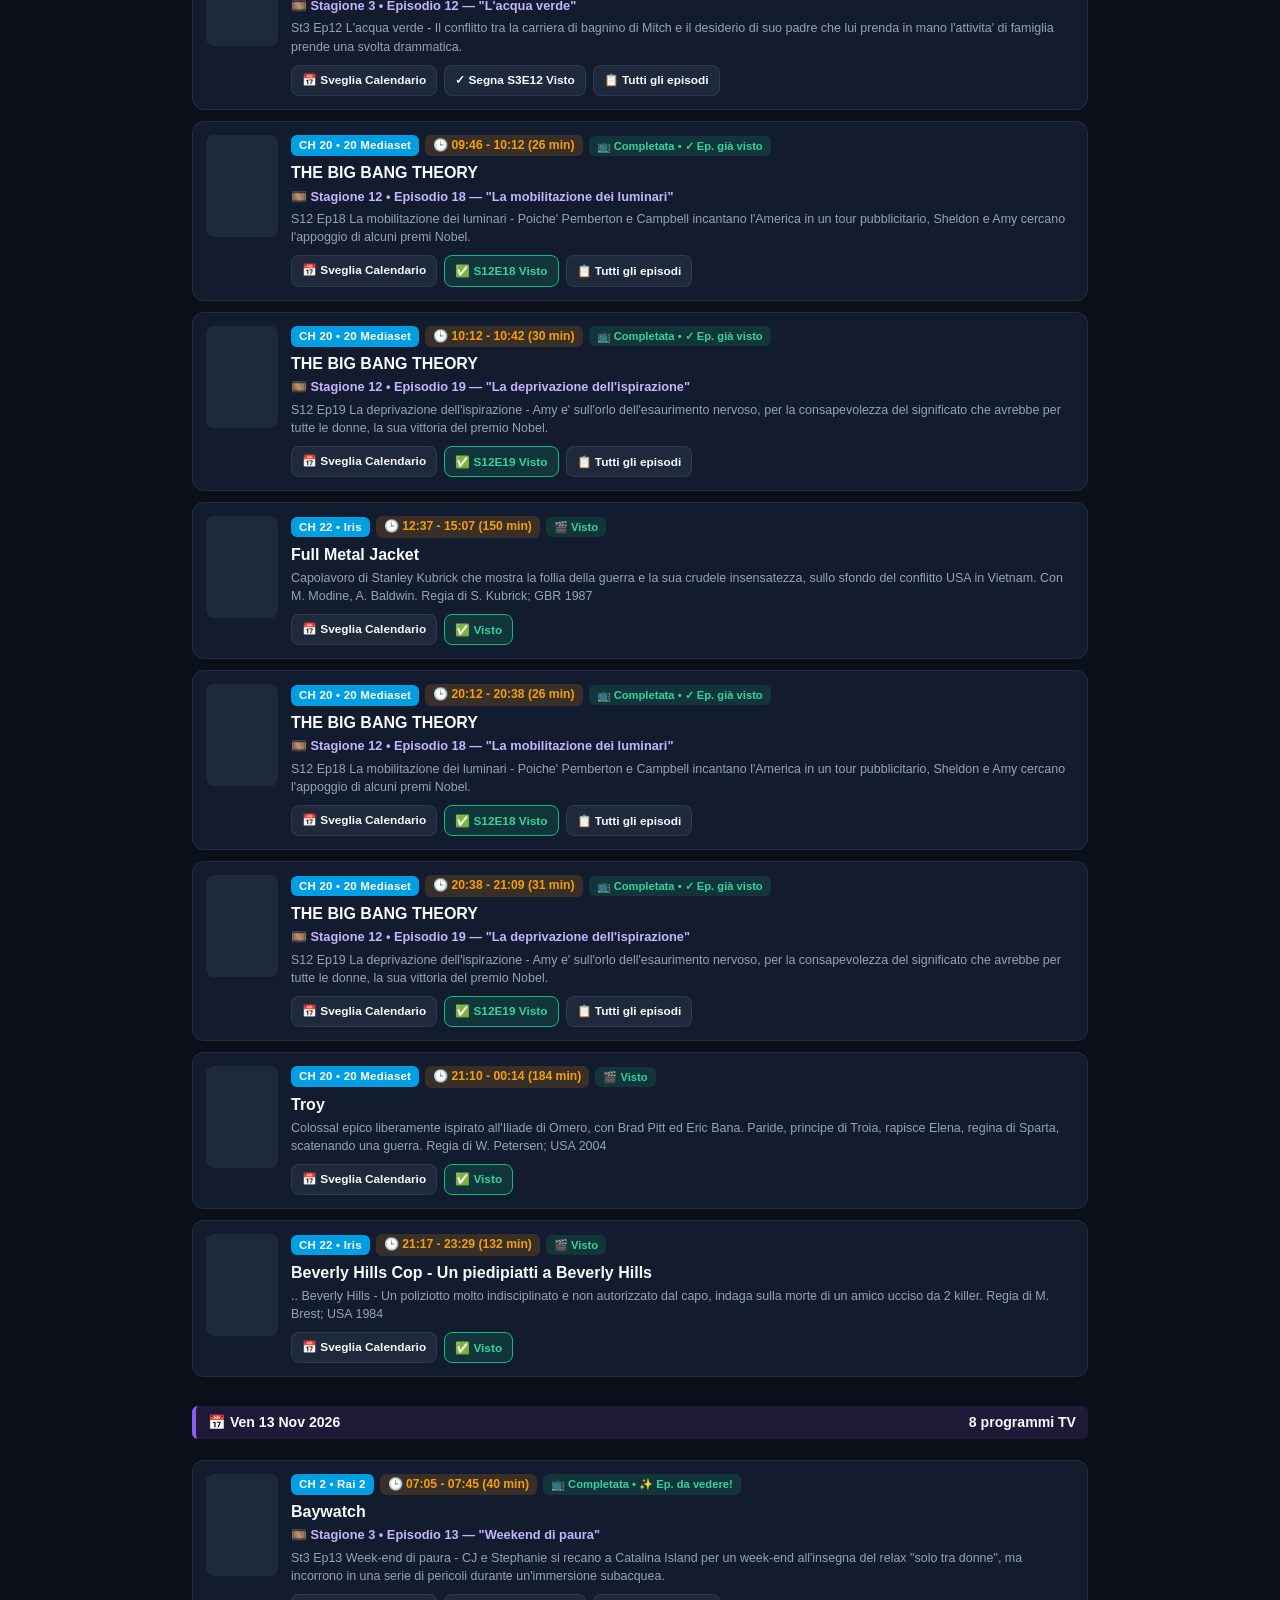
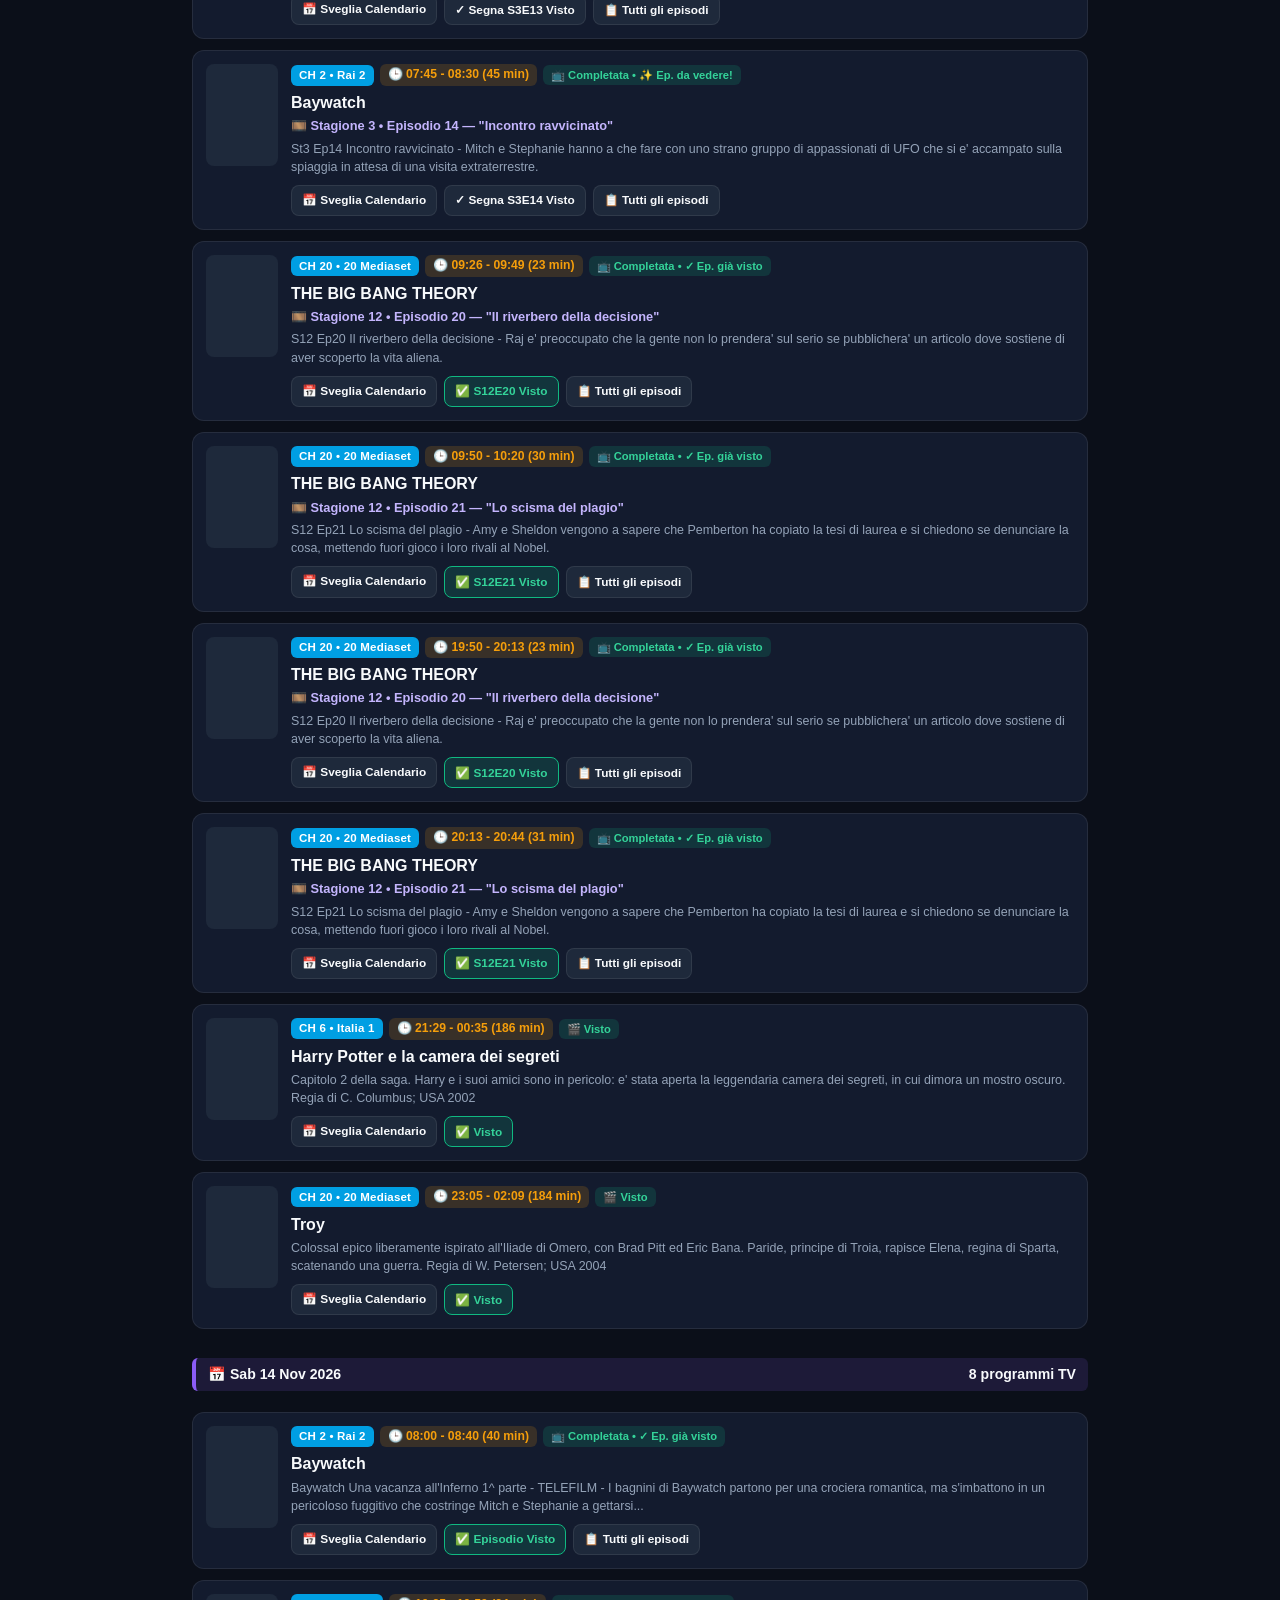
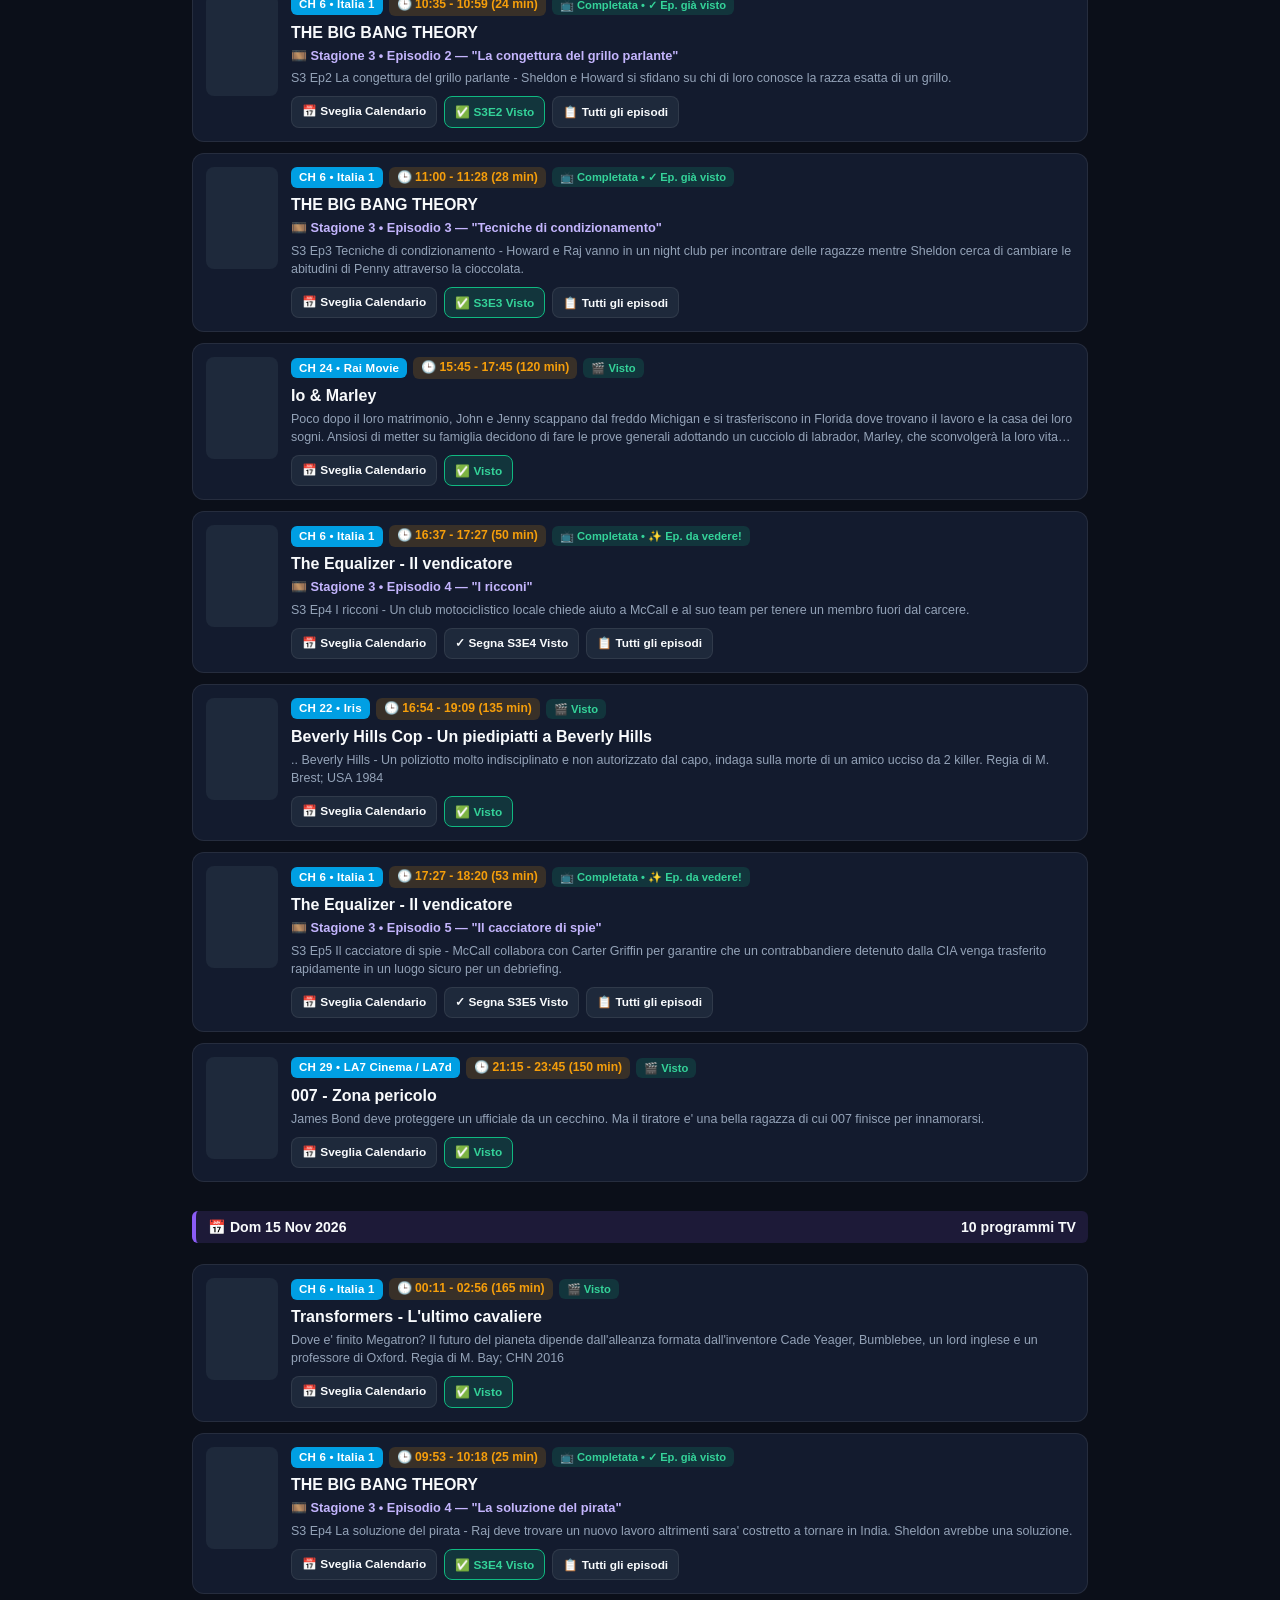
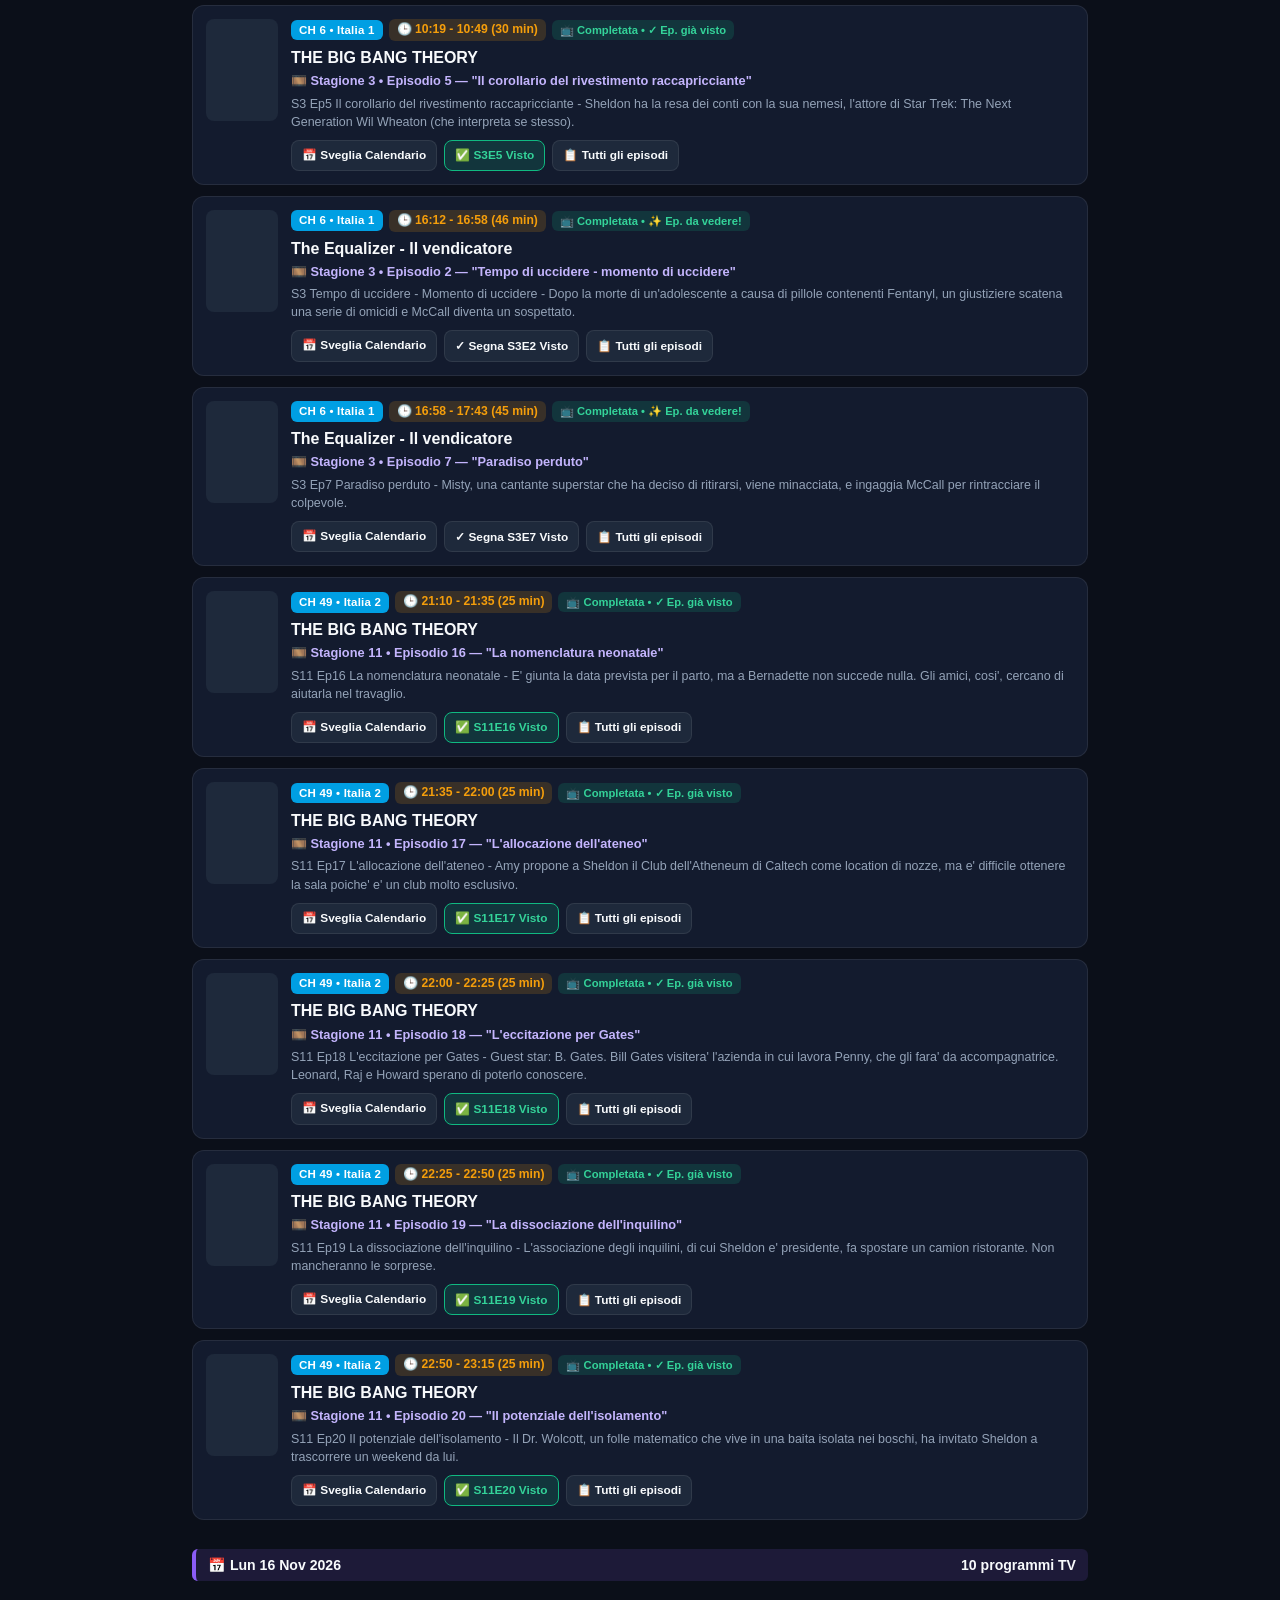
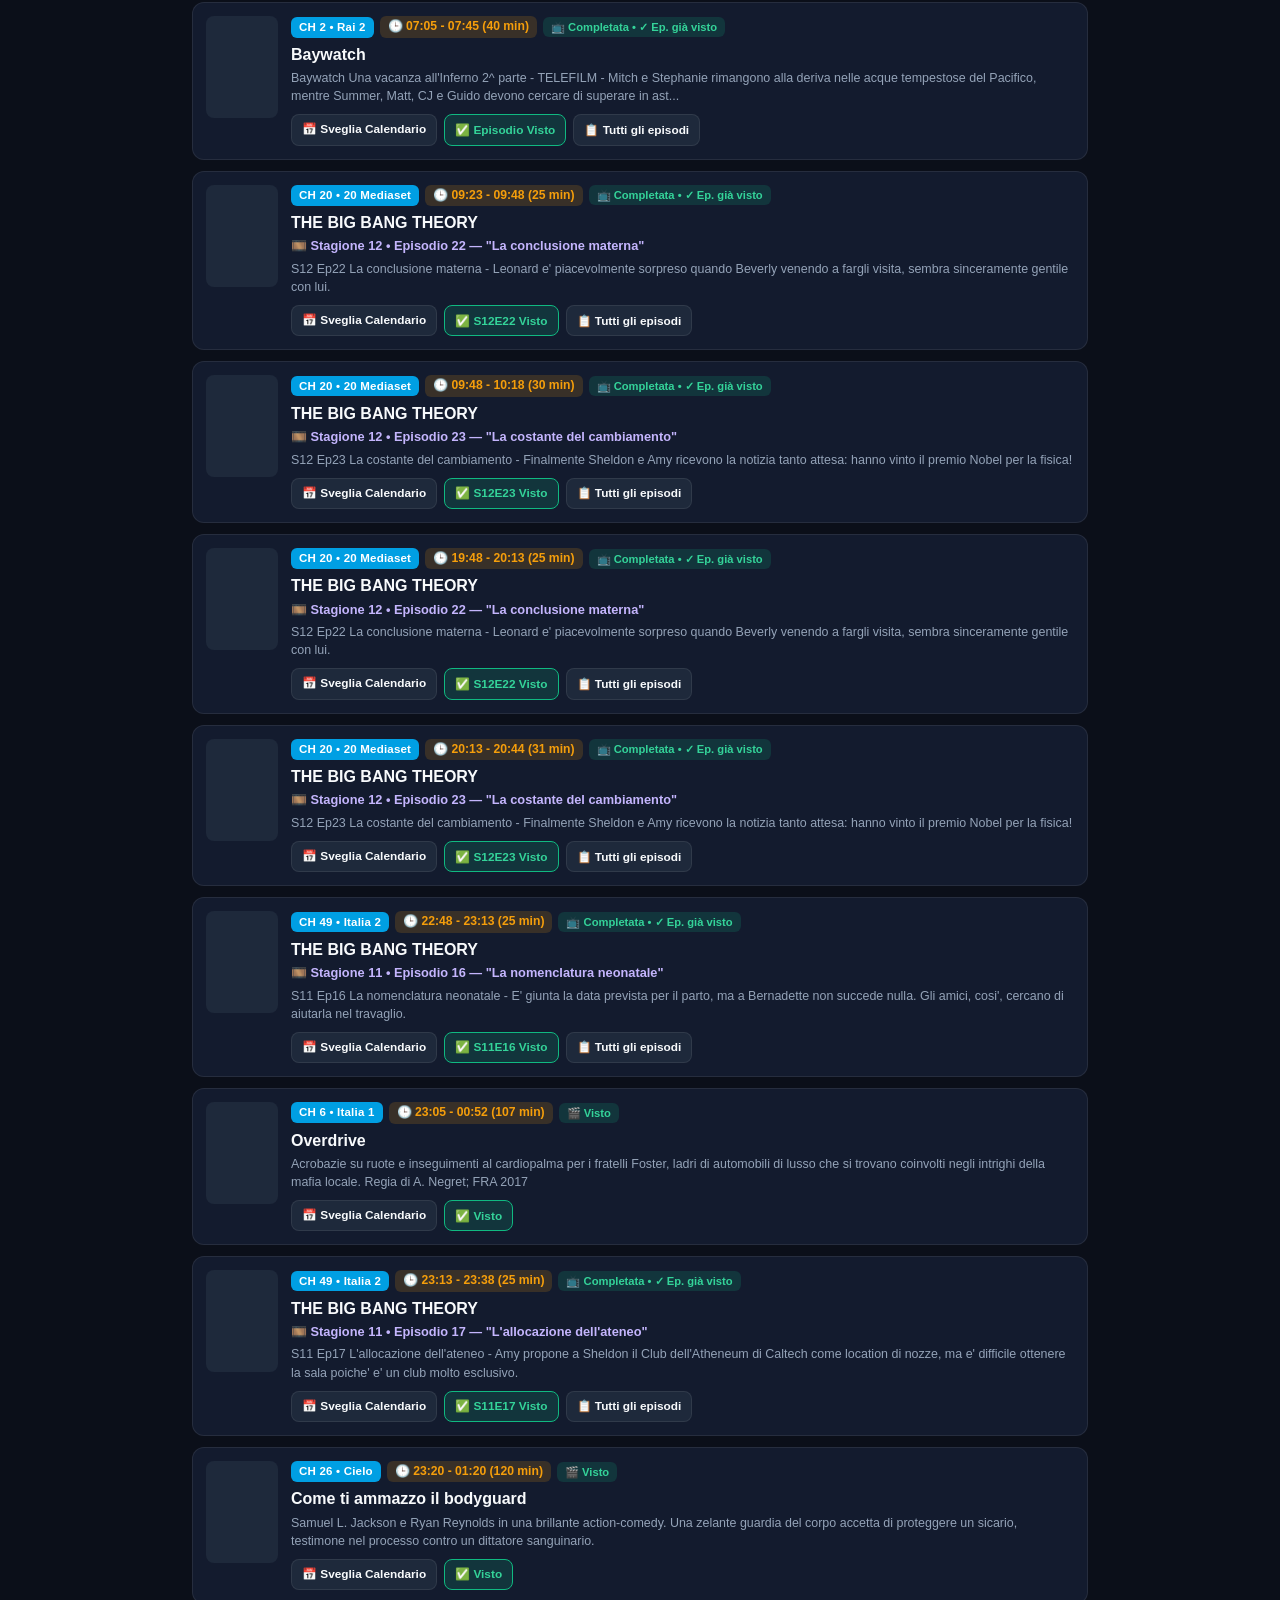
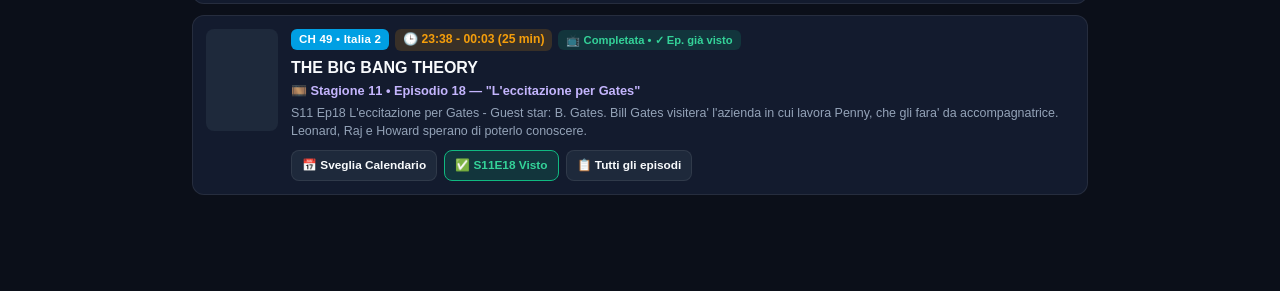
==== commit 0e0b7753: "Remove Sky banner, fix EPG matching bottleneck, and improve bi-directional cloud sync (v48)" ====
--- a/index.html
+++ b/index.html
@@ -585,7 +585,7 @@
   </div>
 
   <div id="toast-container" class="toast-container"></div>
-  <script src="./app.js?v=47"></script>
+  <script src="./app.js?v=48"></script>
 </body>
 
-</html>
+</html>
